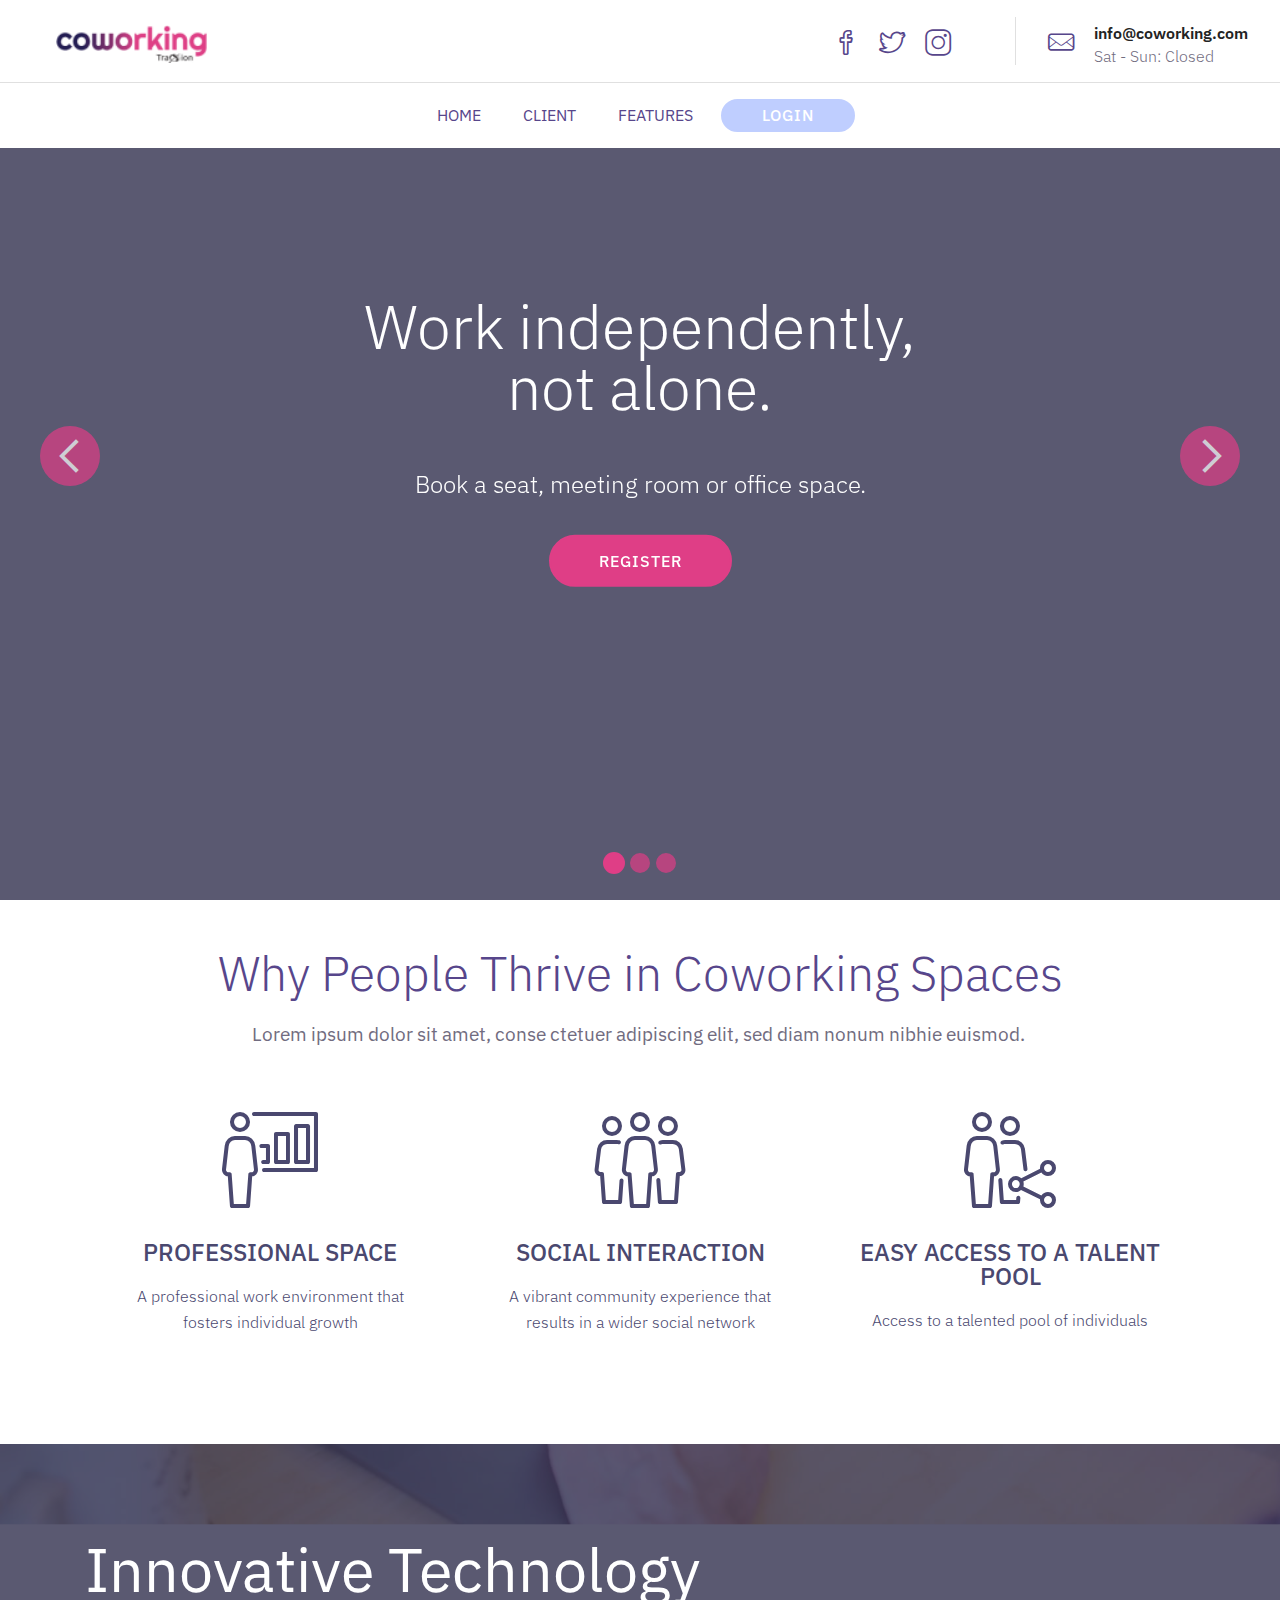
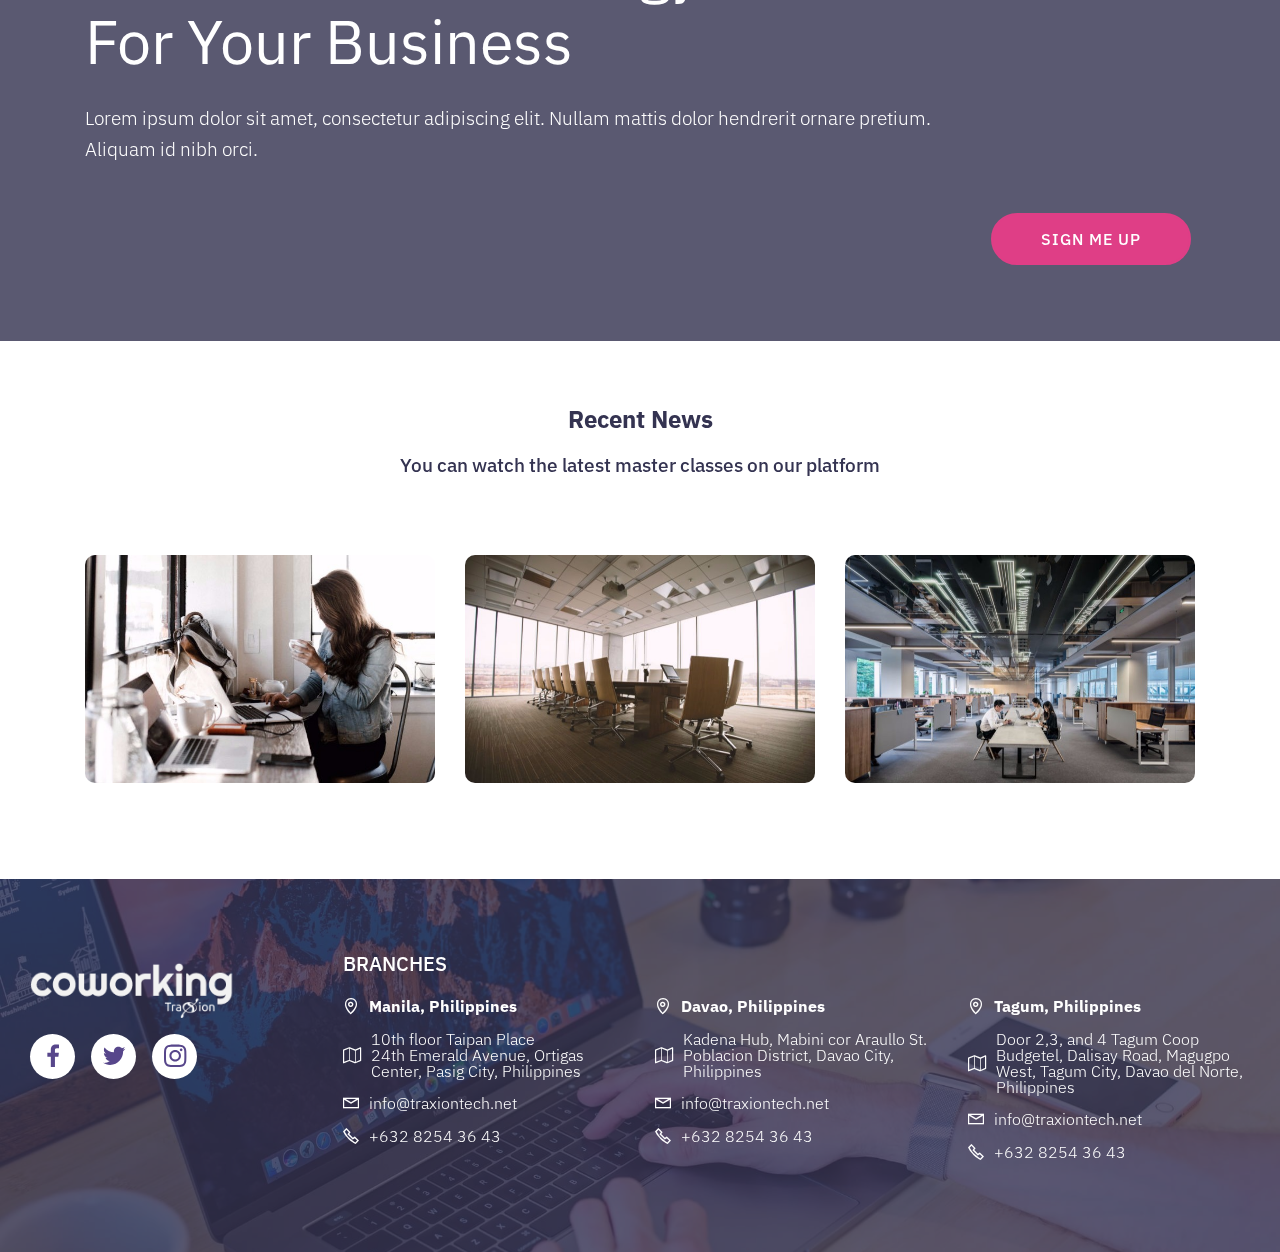
==== index.html @ 6fe0108f "create github pages" ====
<!DOCTYPE html>
<html  >
<head>
  
  <meta charset="UTF-8">
  <meta http-equiv="X-UA-Compatible" content="IE=edge">
  
  <meta name="viewport" content="width=device-width, initial-scale=1, minimum-scale=1">
  <link rel="shortcut icon" href="assets/images/logo-122x36.png" type="image/x-icon">
  <meta name="description" content="">
  
  <title>Coworking by Traxion</title>
  <link rel="stylesheet" href="assets/font-awesome/css/font-awesome.css">
  <link rel="stylesheet" href="assets/web/assets/mobirise-icons2/mobirise2.css">
  <link rel="stylesheet" href="assets/linecons/style.css">
  <link rel="stylesheet" href="assets/simple-line-icons/simple-line-icons.css">
  <link rel="stylesheet" href="assets/web/assets/mobirise-icons/mobirise-icons.css">
  <link rel="stylesheet" href="assets/icon54-v2/style.css">
  <link rel="stylesheet" href="assets/tether/tether.min.css">
  <link rel="stylesheet" href="assets/bootstrap/css/bootstrap.min.css">
  <link rel="stylesheet" href="assets/bootstrap/css/bootstrap-grid.min.css">
  <link rel="stylesheet" href="assets/bootstrap/css/bootstrap-reboot.min.css">
  <link rel="stylesheet" href="assets/socicon/css/styles.css">
  <link rel="stylesheet" href="assets/dropdown/css/style.css">
  <link rel="stylesheet" href="assets/theme/css/style.css">
  <link rel="stylesheet" href="assets/formoid-css/recaptcha.css">
  <link rel="preload" as="style" href="assets/mobirise/css/mbr-additional.css"><link rel="stylesheet" href="assets/mobirise/css/mbr-additional.css" type="text/css">
  
  
  

</head>
<body>
  <section class="menu cid-rx3Dmj9ihp" once="menu" id="menu06-a0">

    

    <nav class="navbar navbar-dropdown align-items-center navbar-fixed-top navbar-toggleable-sm">
        <div class="menu-content-top">
            <div class="menu-logo">
                <div class="navbar-brand">
                    <span class="navbar-logo">
                        <a href="#">
                            <img src="assets/images/logo-122x36.png" alt="" title="" style="height: 2.8rem;">
                        </a>
                    </span>
                    
                </div>
            </div>
            <div class="menu-content-right">
                <div class="info-widget">
                    <span class="widget-icon mbr-iconfont sli-social-facebook" style="color: rgb(87, 70, 139); fill: rgb(87, 70, 139);"></span>
                    <span class="widget-icon mbr-iconfont sli-social-twitter" style="color: rgb(87, 70, 139); fill: rgb(87, 70, 139);"></span>
                    <span class="widget-icon mbr-iconfont sli-social-instagram" style="color: rgb(87, 70, 139); fill: rgb(87, 70, 139);"></span>
                </div>
                <div class="info-widget">
                    <span class="widget-icon mbr-iconfont li_mail" style="color: rgb(87, 70, 139); fill: rgb(87, 70, 139);"></span>
                    <div class="widget-content display-4">
                        <p class="widget-title mbr-fonts-style display-4">info@coworking.com</p>
                        <p class="widget-text mbr-fonts-style display-4">Sat - Sun: Closed</p>
                    </div>
                </div>
                
            </div>
        </div>
        <div class="menu-bottom">
            <div class="collapse navbar-collapse" id="navbarSupportedContent">
                <ul class="navbar-nav nav-dropdown js-float-line" data-app-modern-menu="true"><li class="nav-item">
                        <a class="nav-link link mbr-black text-info display-4" href="#">HOME</a>
                    </li>
                    <li class="nav-item">
                        <a class="nav-link link mbr-black text-info display-4" href="#">
                            CLIENT</a>
                    </li>
                    <li class="nav-item">
                        <a class="nav-link link mbr-black text-info display-4" href="#">
                            FEATURES</a>
                    </li></ul>
                <div class="navbar-buttons mbr-section-btn"><a class="btn btn-sm btn-success display-4" href="#">&nbsp; &nbsp;LOGIN &nbsp;&nbsp;</a></div>
            </div>
            <button class="navbar-toggler " type="button" data-toggle="collapse" data-target="#navbarSupportedContent" aria-controls="navbarSupportedContent" aria-expanded="false" aria-label="Toggle navigation">
                <div class="hamburger">
                    <span></span>
                    <span></span>
                    <span></span>
                    <span></span>
                </div>
            </button>
        </div>
    </nav>
</section>

<section class="carousel slide cid-rlqFbDNlpW" data-interval="false" id="slider01-9f">

    

    <div class="full-screen"><div class="mbr-slider slide carousel" data-pause="true" data-keyboard="false" data-ride="false" data-interval="false"><ol class="carousel-indicators"><li data-app-prevent-settings="" data-target="#slider01-9f" class=" active" data-slide-to="0"></li><li data-app-prevent-settings="" data-target="#slider01-9f" data-slide-to="1"></li><li data-app-prevent-settings="" data-target="#slider01-9f" data-slide-to="2"></li></ol><div class="carousel-inner" role="listbox"><div class="carousel-item slider-fullscreen-image active" data-bg-video-slide="false" style="background-image: url(assets/images/background110.jpg);"><div class="container container-slide"><div class="image_wrapper"><div class="mbr-overlay" style="opacity: 0.8; background-color: rgb(52, 51, 81);"></div><img src="assets/images/background110.jpg" title="Innovative Technology"><div class="carousel-caption justify-content-center"><div class="col-10 align-center"><h2 class="mbr-fonts-style display-1">Work independently,
<div>not alone.</div></h2><p class="lead mbr-text mbr-fonts-style display-5"><br>Book a seat, meeting room or office space.</p><div class="mbr-section-btn" buttons="0"> <a class="btn  display-4 btn-primary" href="#">REGISTER</a></div></div></div></div></div></div><div class="carousel-item slider-fullscreen-image" data-bg-video-slide="false" style="background-image: url(assets/images/mbr-3.jpg);"><div class="container container-slide"><div class="image_wrapper"><div class="mbr-overlay" style="opacity: 0.8; background-color: rgb(52, 51, 81);"></div><img src="assets/images/mbr-3.jpg" title="Solutions For Your Business"><div class="carousel-caption justify-content-center"><div class="col-10 align-left"><h2 class="mbr-fonts-style display-1">Concentrate
<div>Communicate
</div><div>Collaborate
</div></h2><p class="lead mbr-text mbr-fonts-style display-5"><br style="text-align: center;"><span style="text-align: center;">Whatever you do, do it here.&nbsp;</span></p><div class="mbr-section-btn" buttons="0"><a class="btn btn-primary display-4" href="#">READ MORE</a> </div></div></div></div></div></div><div class="carousel-item slider-fullscreen-image" data-bg-video-slide="false" style="background-image: url(assets/images/mbr-9.jpg);"><div class="container container-slide"><div class="image_wrapper"><div class="mbr-overlay" style="opacity: 0.8; background-color: rgb(52, 51, 81);"></div><img src="assets/images/mbr-9.jpg" title="Multifunctional"><div class="carousel-caption justify-content-center"><div class="col-10 align-right"><h2 class="mbr-fonts-style display-1">Work for yourself,
<div>not by yourself.</div></h2><p class="lead mbr-text mbr-fonts-style display-5"><br>Book meeting rooms from anywhere around the Philippines and have wonderful stay with us.</p><div class="mbr-section-btn" buttons="0"><a class="btn display-4 btn-primary" href="#">READ MORE</a> </div></div></div></div></div></div></div><a data-app-prevent-settings="" class="carousel-control carousel-control-prev" role="button" data-slide="prev" href="#slider01-9f"><span aria-hidden="true" class="mbri-left mbr-iconfont"></span><span class="sr-only">Previous</span></a><a data-app-prevent-settings="" class="carousel-control carousel-control-next" role="button" data-slide="next" href="#slider01-9f"><span aria-hidden="true" class="mbri-right mbr-iconfont"></span><span class="sr-only">Next</span></a></div></div>

</section>

<section class="header4 cid-rlqH2aBCf6" id="content05-9i">

    

    

    <div class="container">
        <div class="row justify-content-md-center">
            <div class=" col-md-12 col-lg-12 align-left">
                
                <h1 class="mbr-section-title align-left mbr-white pb-2 mbr-fonts-style display-2">Why People Thrive in Coworking Spaces</h1>

                <p class="mbr-text align-left mbr-fonts-style display-7">
                    Lorem ipsum dolor sit amet, conse ctetuer adipiscing elit, sed diam nonum nibhie euismod.&nbsp;</p>
            </div>



        </div>
    </div>
</section>

<section class="features1 cid-rQVeKAlwvK" id="features01-2">

    

    
    <div class="container">
        <div class="media-container-row">

            <div class="card p-3 col-12 col-md-8 col-lg-4">
                <div class="card-img pb-4">
                    <span class="mbr-iconfont icon54-v2-presentation-2"></span>
                </div>
                <div class="card-box">
                    <h4 class="card-title py-2 mbr-fonts-style display-5">PROFESSIONAL SPACE
</h4>
                    <p class="mbr-text mbr-fonts-style display-4">A professional work environment that fosters individual growth
<br></p>
                </div>
            </div>

            <div class="card p-3 col-12 col-md-8 col-lg-4">
                <div class="card-img pb-4">
                    <span class="mbr-iconfont icon54-v2-group-1"></span>
                </div>
                <div class="card-box">
                    <h4 class="card-title py-2 mbr-fonts-style display-5">SOCIAL INTERACTION</h4>
                    <p class="mbr-text mbr-fonts-style display-4">A vibrant community experience that results in a wider social network
<br></p>
                </div>
            </div>

            <div class="card p-3 col-12 col-md-8 col-lg-4">
                <div class="card-img pb-4">
                    <span class="mbr-iconfont icon54-v2-share-with-group"></span>
                </div>
                <div class="card-box">
                    <h4 class="card-title py-2 mbr-fonts-style display-5">EASY ACCESS TO A TALENT POOL</h4>
                    <p class="mbr-text mbr-fonts-style display-4">Access to a talented pool of individuals
<br></p>
                </div>
            </div>

            

        </div>

    </div>

</section>

<section class="cid-rQVfORr0ZQ mbr-parallax-background" id="header02-4">

    

    <div class="mbr-overlay" style="opacity: 0.8; background-color: rgb(52, 51, 81);"></div>

    <div class="container align-center">
        <div class="row justify-content-md-start">
            <div class="mbr-white col-md-12 col-lg-12">
                <h1 class="mbr-section-title mbr-regular pb-3 align-left mbr-fonts-style display-1">Innovative Technology <br>For Your Business</h1>
                
                <p class="mbr-text mbr-light pb-3 align-left mbr-fonts-style display-7">
                    Lorem ipsum dolor sit amet, consectetur adipiscing elit. Nullam mattis dolor hendrerit ornare
                    pretium. <br>Aliquam id nibh orci.</p>
                <div class="align-right mbr-section-btn"><a class="btn btn-md btn-primary display-4" href="#">SIGN ME UP</a></div>
            </div>
        </div>
    </div>
    
</section>

<section class="shop1 cid-rQVDR1FrJs" id="shop1-f">

    

    

    <div class="container">
        <div class="row justify-content-center text-center">
           <div class="col-xl-7 text__title">
               <h2 class="mbr-section-title mbr-bold mbr-fonts-style display-5"><p>Recent News</p></h2>
               <p class="mbr-text mbr-fonts-style display-7">You can watch the latest master classes on our platform</p>
                
            </div>
        </div>
        <div class="row justify-content-center text-white block__products">
            <div class="col-lg-4 col-md-7 col-sm-10 d-lg-flex flex-wrap">
                <div class="image__products">
                    <img src="assets/images/andrew-neel-qlqnalpe0ra-unsplash-1-600x900.jpeg" alt="" data-target="#mbrCarousel" data-slide-to="0" title="">
                    <div class="d-flex flex-column justify-content-between image__inner">
                        <div class="image__inner_top">
                            <p class="inner__text ls2fw500 mbr-fonts-style display-5"><strong>Coworking Seats</strong></p>
                            <p class="descr__product mbr-fonts-style display-4">Book a seat for as low as PHP 200 / hour</p>
                        </div>
                        <div class="d-flex flex-wrap justify-content-between align-items-center image__inner_bot">
                        <div class="mbr-section-btn"><a class="btn btn-sm btn-primary display-4" href="#">VIEW</a></div>
                            
                        </div>
                    </div>
                </div>
            </div>
            <div class="col-lg-4 col-md-7 col-sm-10 d-lg-flex flex-wrap">
                <div class="image__products">
                    <img src="assets/images/benjamin-child-gwe0dlvd9e0-unsplash-1-662x441.jpeg" alt="" data-target="#mbrCarousel" data-slide-to="0" title="">
                    <div class="d-flex flex-column justify-content-between image__inner">
                        <div class="image__inner_top">
                            <p class="inner__text ls2fw500 mbr-fonts-style display-5"><strong>Meeting Room</strong></p>
                            <p class="descr__product mbr-fonts-style display-4">Book a seat for as low as PHP 500 / hour</p>
                        </div>
                        <div class="d-flex flex-wrap justify-content-between align-items-center image__inner_bot">
                        <div class="mbr-section-btn"><a class="btn btn-sm btn-primary display-4" href="#">VIEW</a></div>
                            
                        </div>
                    </div>
                </div>
            </div>
            <div class="col-lg-4 col-md-7 col-sm-10 d-lg-flex flex-wrap">
                <div class="image__products">
                    <img src="assets/images/lycs-architecture-u2bi3gmnsse-unsplash-662x441.jpeg" alt="" data-target="#mbrCarousel" data-slide-to="0" title="">
                    <div class="d-flex flex-column justify-content-between image__inner">
                        <div class="image__inner_top">
                            <p class="inner__text ls2fw500 mbr-fonts-style display-5"><strong>Event Space</strong></p>
                            <p class="descr__product mbr-fonts-style display-4">Book a seat for as low as PHP 5,000 / hour</p>
                        </div>
                        <div class="d-flex flex-wrap justify-content-between align-items-center image__inner_bot">
                        <div class="mbr-section-btn"><a class="btn btn-sm btn-primary display-4" href="#">VIEW</a></div>
                            
                        </div>
                    </div>
                </div>
            </div>
        </div>
    </div>

</section>

<section class="cid-rlfauKN24g" id="footer03-81">

    

    <div class="mbr-overlay" style="background-color: rgb(52, 51, 81); opacity: 0.8;"></div>
	<div class="container">
        <div class="media-container-row content text-white">
            <div class="col-12 col-md-6 col-lg-3">
                <div class="media-wrap align-left">
                    <a href="#">
                        <img src="assets/images/coworking-logo-white-230x72.png" alt="" title="">
                    </a>
                </div>

                <div class="social-list align-left">
                    <div class="soc-item">
                        <a href="https://twitter.com/mobirise" target="_blank">
                            <span class="mbr-iconfont mbr-iconfont-social socicon-facebook socicon" style="color: rgb(87, 70, 139); fill: rgb(87, 70, 139);"></span>
                        </a>
                    </div>
                    <div class="soc-item">
                        <a href="https://www.facebook.com/pages/Mobirise/1616226671953247" target="_blank">
                            <span class="mbr-iconfont mbr-iconfont-social socicon-twitter socicon" style="color: rgb(87, 70, 139); fill: rgb(87, 70, 139);"></span>
                        </a>
                    </div>
                    <div class="soc-item">
                        <a href="https://www.youtube.com/c/mobirise" target="_blank">
                            <span class="mbr-iconfont mbr-iconfont-social socicon-instagram socicon" style="color: rgb(87, 70, 139); fill: rgb(87, 70, 139);"></span>
                        </a>
                    </div>
                    
                    

                </div>


            </div>
            <div class="col-12 col-md-6 col-lg-3 mbr-fonts-style display-4">
                <h5 class="pb-3 align-left">
                    BRANCHES</h5>


                <div class="item">
                    <div class="card-img"><span class="mbr-iconfont img1 mobi-mbri-map-pin mobi-mbri"></span>
                    </div>
                    <div class="card-box">
                        <h4 class="item-title align-left mbr-fonts-style display-4"><strong>Manila, Philippines</strong>&nbsp;</h4>
                    </div>
                </div>

                <div class="item">
                    <div class="card-img"><span class="mbr-iconfont img1 fa-map-o fa"></span></div>
                    <div class="card-box">
                        <h4 class="item-title align-left mbr-fonts-style display-4">10th floor Taipan Place
<div>24th Emerald Avenue, Ortigas Center, Pasig City, Philippines</div></h4>
                    </div>
                </div>

                <div class="item">
                    <div class="card-img"><span class="mbr-iconfont img1 mobi-mbri-letter mobi-mbri"></span>
                    </div>
                    <div class="card-box">
                        <h4 class="item-title align-left mbr-fonts-style display-4">
                            info@traxiontech.net</h4>
                    </div>
                </div>

                <div class="item">
                    <div class="card-img"><span class="mbr-iconfont img1 mobi-mbri-phone mobi-mbri"></span>
                    </div>
                    <div class="card-box">
                        <h4 class="item-title align-left mbr-fonts-style display-4">+632 8254 36 43&nbsp;</h4>
                    </div>
                </div>

                


            </div>
            <div class="col-12 col-md-6 col-lg-3 mbr-fonts-style display-4">
                <h5 class="pb-3 align-left">&nbsp;</h5>


                <div class="item">
                    <div class="card-img"><span class="mbr-iconfont img1 mobi-mbri-map-pin mobi-mbri"></span>
                    </div>
                    <div class="card-box">
                        <h4 class="item-title align-left mbr-fonts-style display-4"><strong>Davao, Philippines</strong>&nbsp;</h4>
                    </div>
                </div>

                <div class="item">
                    <div class="card-img"><span class="mbr-iconfont img1 fa-map-o fa"></span></div>
                    <div class="card-box">
                        <h4 class="item-title align-left mbr-fonts-style display-4"><div>Kadena Hub, Mabini cor Araullo St. Poblacion District, Davao City, Philippines</div></h4>
                    </div>
                </div>

                <div class="item">
                    <div class="card-img"><span class="mbr-iconfont img1 mobi-mbri-letter mobi-mbri"></span>
                    </div>
                    <div class="card-box">
                        <h4 class="item-title align-left mbr-fonts-style display-4">
                            info@traxiontech.net</h4>
                    </div>
                </div>

                <div class="item">
                    <div class="card-img"><span class="mbr-iconfont img1 mobi-mbri-phone mobi-mbri"></span>
                    </div>
                    <div class="card-box">
                        <h4 class="item-title align-left mbr-fonts-style display-4">+632 8254 36 43&nbsp;</h4>
                    </div>
                </div>

                


            </div>
            <div class="col-12 col-md-6 col-lg-3 mbr-fonts-style display-4">
                <h5 class="pb-3 align-left">&nbsp;</h5>


                <div class="item">
                    <div class="card-img"><span class="mbr-iconfont img1 mobi-mbri-map-pin mobi-mbri"></span>
                    </div>
                    <div class="card-box">
                        <h4 class="item-title align-left mbr-fonts-style display-4"><strong>Tagum, Philippines</strong>&nbsp;</h4>
                    </div>
                </div>

                <div class="item">
                    <div class="card-img"><span class="mbr-iconfont img1 fa-map-o fa"></span></div>
                    <div class="card-box">
                        <h4 class="item-title align-left mbr-fonts-style display-4"><div>Door 2,3, and 4 Tagum Coop Budgetel, Dalisay Road, Magugpo West, Tagum City, Davao del Norte, Philippines</div></h4>
                    </div>
                </div>

                <div class="item">
                    <div class="card-img"><span class="mbr-iconfont img1 mobi-mbri-letter mobi-mbri"></span>
                    </div>
                    <div class="card-box">
                        <h4 class="item-title align-left mbr-fonts-style display-4">
                            info@traxiontech.net</h4>
                    </div>
                </div>

                <div class="item">
                    <div class="card-img"><span class="mbr-iconfont img1 mobi-mbri-phone mobi-mbri"></span>
                    </div>
                    <div class="card-box">
                        <h4 class="item-title align-left mbr-fonts-style display-4">+632 8254 36 43&nbsp;</h4>
                    </div>
                </div>

                


            </div>
        </div>


    </div>
</section>


  <script src="assets/web/assets/jquery/jquery.min.js"></script>
  <script src="assets/popper/popper.min.js"></script>
  <script src="assets/tether/tether.min.js"></script>
  <script src="assets/bootstrap/js/bootstrap.min.js"></script>
  <script src="assets/bootstrapcarouselswipe/bootstrap-carousel-swipe.js"></script>
  <script src="assets/smoothscroll/smooth-scroll.js"></script>
  <script src="assets/parallax/jarallax.min.js"></script>
  <script src="assets/dropdown/js/nav-dropdown.js"></script>
  <script src="assets/dropdown/js/navbar-dropdown.js"></script>
  <script src="assets/touchswipe/jquery.touch-swipe.min.js"></script>
  <script src="assets/ytplayer/jquery.mb.ytplayer.min.js"></script>
  <script src="assets/vimeoplayer/jquery.mb.vimeo_player.js"></script>
  <script src="assets/theme/js/script.js"></script>
  <script src="assets/slidervideo/script.js"></script>
  <script src="assets/formoid/formoid.min.js"></script>
  
  

</body>
</html>
---- assets/web/assets/mobirise-icons2/mobirise2.css ----
@font-face {
  font-family: 'Moririse2';
  font-display: swap;
  src:  url('mobirise2.eot?f2bix4');
  src:  url('mobirise2.eot?f2bix4#iefix') format('embedded-opentype'),
    url('mobirise2.ttf?f2bix4') format('truetype'),
    url('mobirise2.woff?f2bix4') format('woff'),
    url('mobirise2.svg?f2bix4#mobirise2') format('svg');
  font-weight: normal;
  font-style: normal;
}

[class^="mobi-"], [class*=" mobi-"] {
  /* use !important to prevent issues with browser extensions that change fonts */
  font-family: 'Moririse2' !important;
  speak: none;
  font-style: normal;
  font-weight: normal;
  font-variant: normal;
  text-transform: none;
  line-height: 1;

  /* Better Font Rendering =========== */
  -webkit-font-smoothing: antialiased;
  -moz-osx-font-smoothing: grayscale;
}

.mobi-mbri-add-submenu:before {
  content: "\e900";
}
.mobi-mbri-alert:before {
  content: "\e901";
}
.mobi-mbri-align-center:before {
  content: "\e902";
}
.mobi-mbri-align-justify:before {
  content: "\e903";
}
.mobi-mbri-align-left:before {
  content: "\e904";
}
.mobi-mbri-align-right:before {
  content: "\e905";
}
.mobi-mbri-android:before {
  content: "\e906";
}
.mobi-mbri-apple:before {
  content: "\e907";
}
.mobi-mbri-arrow-down:before {
  content: "\e908";
}
.mobi-mbri-arrow-next:before {
  content: "\e909";
}
.mobi-mbri-arrow-prev:before {
  content: "\e90a";
}
.mobi-mbri-arrow-up:before {
  content: "\e90b";
}
.mobi-mbri-bold:before {
  content: "\e90c";
}
.mobi-mbri-bookmark:before {
  content: "\e90d";
}
.mobi-mbri-bootstrap:before {
  content: "\e90e";
}
.mobi-mbri-briefcase:before {
  content: "\e90f";
}
.mobi-mbri-browse:before {
  content: "\e910";
}
.mobi-mbri-bulleted-list:before {
  content: "\e911";
}
.mobi-mbri-calendar:before {
  content: "\e912";
}
.mobi-mbri-camera:before {
  content: "\e913";
}
.mobi-mbri-cart-add:before {
  content: "\e914";
}
.mobi-mbri-cart-full:before {
  content: "\e915";
}
.mobi-mbri-cash:before {
  content: "\e916";
}
.mobi-mbri-change-style:before {
  content: "\e917";
}
.mobi-mbri-chat:before {
  content: "\e918";
}
.mobi-mbri-clock:before {
  content: "\e919";
}
.mobi-mbri-close:before {
  content: "\e91a";
}
.mobi-mbri-cloud:before {
  content: "\e91b";
}
.mobi-mbri-code:before {
  content: "\e91c";
}
.mobi-mbri-contact-form:before {
  content: "\e91d";
}
.mobi-mbri-credit-card:before {
  content: "\e91e";
}
.mobi-mbri-cursor-click:before {
  content: "\e91f";
}
.mobi-mbri-cust-feedback:before {
  content: "\e920";
}
.mobi-mbri-database:before {
  content: "\e921";
}
.mobi-mbri-delivery:before {
  content: "\e922";
}
.mobi-mbri-desktop:before {
  content: "\e923";
}
.mobi-mbri-devices:before {
  content: "\e924";
}
.mobi-mbri-down:before {
  content: "\e925";
}
.mobi-mbri-download-2:before {
  content: "\e926";
}
.mobi-mbri-download:before {
  content: "\e927";
}
.mobi-mbri-drag-n-drop-2:before {
  content: "\e928";
}
.mobi-mbri-drag-n-drop:before {
  content: "\e929";
}
.mobi-mbri-edit-2:before {
  content: "\e92a";
}
.mobi-mbri-edit:before {
  content: "\e92b";
}
.mobi-mbri-error:before {
  content: "\e92c";
}
.mobi-mbri-extension:before {
  content: "\e92d";
}
.mobi-mbri-features:before {
  content: "\e92e";
}
.mobi-mbri-file:before {
  content: "\e92f";
}
.mobi-mbri-flag:before {
  content: "\e930";
}
.mobi-mbri-folder:before {
  content: "\e931";
}
.mobi-mbri-gift:before {
  content: "\e932";
}
.mobi-mbri-github:before {
  content: "\e933";
}
.mobi-mbri-globe-2:before {
  content: "\e934";
}
.mobi-mbri-globe:before {
  content: "\e935";
}
.mobi-mbri-growing-chart:before {
  content: "\e936";
}
.mobi-mbri-hearth:before {
  content: "\e937";
}
.mobi-mbri-help:before {
  content: "\e938";
}
.mobi-mbri-home:before {
  content: "\e939";
}
.mobi-mbri-hot-cup:before {
  content: "\e93a";
}
.mobi-mbri-idea:before {
  content: "\e93b";
}
.mobi-mbri-image-gallery:before {
  content: "\e93c";
}
.mobi-mbri-image-slider:before {
  content: "\e93d";
}
.mobi-mbri-info:before {
  content: "\e93e";
}
.mobi-mbri-italic:before {
  content: "\e93f";
}
.mobi-mbri-key:before {
  content: "\e940";
}
.mobi-mbri-laptop:before {
  content: "\e941";
}
.mobi-mbri-layers:before {
  content: "\e942";
}
.mobi-mbri-left-right:before {
  content: "\e943";
}
.mobi-mbri-left:before {
  content: "\e944";
}
.mobi-mbri-letter:before {
  content: "\e945";
}
.mobi-mbri-like:before {
  content: "\e946";
}
.mobi-mbri-link:before {
  content: "\e947";
}
.mobi-mbri-lock:before {
  content: "\e948";
}
.mobi-mbri-login:before {
  content: "\e949";
}
.mobi-mbri-logout:before {
  content: "\e94a";
}
.mobi-mbri-magic-stick:before {
  content: "\e94b";
}
.mobi-mbri-map-pin:before {
  content: "\e94c";
}
.mobi-mbri-menu:before {
  content: "\e94d";
}
.mobi-mbri-mobile-2:before {
  content: "\e94e";
}
.mobi-mbri-mobile-horizontal:before {
  content: "\e94f";
}
.mobi-mbri-mobile:before {
  content: "\e950";
}
.mobi-mbri-mobirise:before {
  content: "\e951";
}
.mobi-mbri-more-horizontal:before {
  content: "\e952";
}
.mobi-mbri-more-vertical:before {
  content: "\e953";
}
.mobi-mbri-music:before {
  content: "\e954";
}
.mobi-mbri-new-file:before {
  content: "\e955";
}
.mobi-mbri-numbered-list:before {
  content: "\e956";
}
.mobi-mbri-opened-folder:before {
  content: "\e957";
}
.mobi-mbri-pages:before {
  content: "\e958";
}
.mobi-mbri-paper-plane:before {
  content: "\e959";
}
.mobi-mbri-paperclip:before {
  content: "\e95a";
}
.mobi-mbri-phone:before {
  content: "\e95b";
}
.mobi-mbri-photo:before {
  content: "\e95c";
}
.mobi-mbri-photos:before {
  content: "\e95d";
}
.mobi-mbri-pin:before {
  content: "\e95e";
}
.mobi-mbri-play:before {
  content: "\e95f";
}
.mobi-mbri-plus:before {
  content: "\e960";
}
.mobi-mbri-preview:before {
  content: "\e961";
}
.mobi-mbri-print:before {
  content: "\e962";
}
.mobi-mbri-protect:before {
  content: "\e963";
}
.mobi-mbri-question:before {
  content: "\e964";
}
.mobi-mbri-quote-left:before {
  content: "\e965";
}
.mobi-mbri-quote-right:before {
  content: "\e966";
}
.mobi-mbri-redo:before {
  content: "\e967";
}
.mobi-mbri-refresh:before {
  content: "\e968";
}
.mobi-mbri-responsive-2:before {
  content: "\e969";
}
.mobi-mbri-responsive:before {
  content: "\e96a";
}
.mobi-mbri-right:before {
  content: "\e96b";
}
.mobi-mbri-rocket:before {
  content: "\e96c";
}
.mobi-mbri-sad-face:before {
  content: "\e96d";
}
.mobi-mbri-sale:before {
  content: "\e96e";
}
.mobi-mbri-save:before {
  content: "\e96f";
}
.mobi-mbri-search:before {
  content: "\e970";
}
.mobi-mbri-setting-2:before {
  content: "\e971";
}
.mobi-mbri-setting-3:before {
  content: "\e972";
}
.mobi-mbri-setting:before {
  content: "\e973";
}
.mobi-mbri-share:before {
  content: "\e974";
}
.mobi-mbri-shopping-bag:before {
  content: "\e975";
}
.mobi-mbri-shopping-basket:before {
  content: "\e976";
}
.mobi-mbri-shopping-cart:before {
  content: "\e977";
}
.mobi-mbri-sites:before {
  content: "\e978";
}
.mobi-mbri-smile-face:before {
  content: "\e979";
}
.mobi-mbri-speed:before {
  content: "\e97a";
}
.mobi-mbri-star:before {
  content: "\e97b";
}
.mobi-mbri-success:before {
  content: "\e97c";
}
.mobi-mbri-sun:before {
  content: "\e97d";
}
.mobi-mbri-sun2:before {
  content: "\e97e";
}
.mobi-mbri-tablet-vertical:before {
  content: "\e97f";
}
.mobi-mbri-tablet:before {
  content: "\e980";
}
.mobi-mbri-target:before {
  content: "\e981";
}
.mobi-mbri-timer:before {
  content: "\e982";
}
.mobi-mbri-to-ftp:before {
  content: "\e983";
}
.mobi-mbri-to-local-drive:before {
  content: "\e984";
}
.mobi-mbri-touch-swipe:before {
  content: "\e985";
}
.mobi-mbri-touch:before {
  content: "\e986";
}
.mobi-mbri-trash:before {
  content: "\e987";
}
.mobi-mbri-underline:before {
  content: "\e988";
}
.mobi-mbri-undo:before {
  content: "\e989";
}
.mobi-mbri-unlink:before {
  content: "\e98a";
}
.mobi-mbri-unlock:before {
  content: "\e98b";
}
.mobi-mbri-up-down:before {
  content: "\e98c";
}
.mobi-mbri-up:before {
  content: "\e98d";
}
.mobi-mbri-update:before {
  content: "\e98e";
}
.mobi-mbri-upload-2:before {
  content: "\e98f";
}
.mobi-mbri-upload:before {
  content: "\e990";
}
.mobi-mbri-user-2:before {
  content: "\e991";
}
.mobi-mbri-user:before {
  content: "\e992";
}
.mobi-mbri-users:before {
  content: "\e993";
}
.mobi-mbri-video-play:before {
  content: "\e994";
}
.mobi-mbri-video:before {
  content: "\e995";
}
.mobi-mbri-watch:before {
  content: "\e996";
}
.mobi-mbri-website-theme-2:before {
  content: "\e997";
}
.mobi-mbri-website-theme:before {
  content: "\e998";
}
.mobi-mbri-wifi:before {
  content: "\e999";
}
.mobi-mbri-windows:before {
  content: "\e99a";
}
.mobi-mbri-zoom-in:before {
  content: "\e99b";
}
.mobi-mbri-zoom-out:before {
  content: "\e99c";
}
---- assets/linecons/style.css ----
@font-face {
	font-family: 'linecons';
	src:url('fonts/linecons.eot');
	
	
  src: url('fonts/linecons.eot');
  src: url('fonts/linecons.eot?#iefix') format('embedded-opentype'), 
  url('fonts/linecons.woff') format('woff'), 
  url('fonts/linecons.ttf') format('truetype'), 
  url('fonts/linecons.svg#linecons') format('svg');
}

/* Use the following CSS code if you want to use data attributes for inserting your icons */
[data-icon]:before {
	font-family: 'linecons' !important;
	content: attr(data-icon);
	speak: none;
	font-weight: normal;
	line-height: 1;
	-webkit-font-smoothing: antialiased;
}

/* Use the following CSS code if you want to have a class per icon */
[class^="li_"]:before, [class*=" li_"]:before {
	font-family: 'linecons' !important;
	font-style: normal;
	speak: none;
	font-weight: normal;
	line-height: 1;
	-webkit-font-smoothing: antialiased;
}
.li_heart:before {
	content: "\e000";
}
.li_cloud:before {
	content: "\e001";
}
.li_star:before {
	content: "\e002";
}
.li_tv:before {
	content: "\e003";
}
.li_sound:before {
	content: "\e004";
}
.li_video:before {
	content: "\e005";
}
.li_trash:before {
	content: "\e006";
}
.li_user:before {
	content: "\e007";
}
.li_key:before {
	content: "\e008";
}
.li_search:before {
	content: "\e009";
}
.li_settings:before {
	content: "\e00a";
}
.li_camera:before {
	content: "\e00b";
}
.li_tag:before {
	content: "\e00c";
}
.li_lock:before {
	content: "\e00d";
}
.li_bulb:before {
	content: "\e00e";
}
.li_pen:before {
	content: "\e00f";
}
.li_diamond:before {
	content: "\e010";
}
.li_display:before {
	content: "\e011";
}
.li_location:before {
	content: "\e012";
}
.li_eye:before {
	content: "\e013";
}
.li_bubble:before {
	content: "\e014";
}
.li_stack:before {
	content: "\e015";
}
.li_cup:before {
	content: "\e016";
}
.li_phone:before {
	content: "\e017";
}
.li_news:before {
	content: "\e018";
}
.li_mail:before {
	content: "\e019";
}
.li_like:before {
	content: "\e01a";
}
.li_photo:before {
	content: "\e01b";
}
.li_note:before {
	content: "\e01c";
}
.li_clock:before {
	content: "\e01d";
}
.li_paperplane:before {
	content: "\e01e";
}
.li_params:before {
	content: "\e01f";
}
.li_banknote:before {
	content: "\e020";
}
.li_data:before {
	content: "\e021";
}
.li_music:before {
	content: "\e022";
}
.li_megaphone:before {
	content: "\e023";
}
.li_study:before {
	content: "\e024";
}
.li_lab:before {
	content: "\e025";
}
.li_food:before {
	content: "\e026";
}
.li_t-shirt:before {
	content: "\e027";
}
.li_fire:before {
	content: "\e028";
}
.li_clip:before {
	content: "\e029";
}
.li_shop:before {
	content: "\e02a";
}
.li_calendar:before {
	content: "\e02b";
}
.li_vallet:before {
	content: "\e02c";
}
.li_vynil:before {
	content: "\e02d";
}
.li_truck:before {
	content: "\e02e";
}
.li_world:before {
	content: "\e02f";
}
---- assets/simple-line-icons/simple-line-icons.css ----
@font-face {
  font-family: 'simple-line-icons';
  src: url('fonts/simple-line-icons.eot?v=2.4.0');
  src: url('fonts/simple-line-icons.eot?v=2.4.0#iefix') format('embedded-opentype'), url('fonts/simple-line-icons.woff2?v=2.4.0') format('woff2'), url('fonts/simple-line-icons.ttf?v=2.4.0') format('truetype'), url('fonts/simple-line-icons.woff?v=2.4.0') format('woff'), url('fonts/simple-line-icons.svg?v=2.4.0#simple-line-icons') format('svg');
  font-weight: normal;
  font-style: normal;
}
/*
 use the following css code if you want to have a class per icon.
 instead of a list of all class selectors, you can use the generic [class*="icon-"] selector, but it's slower:
*/
.sli-user,
.sli-people,
.sli-user-female,
.sli-user-follow,
.sli-user-following,
.sli-user-unfollow,
.sli-login,
.sli-logout,
.sli-emotsmile,
.sli-phone,
.sli-call-end,
.sli-call-in,
.sli-call-out,
.sli-map,
.sli-location-pin,
.sli-direction,
.sli-directions,
.sli-compass,
.sli-layers,
.sli-menu,
.sli-list,
.sli-options-vertical,
.sli-options,
.sli-arrow-down,
.sli-arrow-left,
.sli-arrow-right,
.sli-arrow-up,
.sli-arrow-up-circle,
.sli-arrow-left-circle,
.sli-arrow-right-circle,
.sli-arrow-down-circle,
.sli-check,
.sli-clock,
.sli-plus,
.sli-minus,
.sli-close,
.sli-event,
.sli-exclamation,
.sli-organization,
.sli-trophy,
.sli-screen-smartphone,
.sli-screen-desktop,
.sli-plane,
.sli-notebook,
.sli-mustache,
.sli-mouse,
.sli-magnet,
.sli-energy,
.sli-disc,
.sli-cursor,
.sli-cursor-move,
.sli-crop,
.sli-chemistry,
.sli-speedometer,
.sli-shield,
.sli-screen-tablet,
.sli-magic-wand,
.sli-hourglass,
.sli-graduation,
.sli-ghost,
.sli-game-controller,
.sli-fire,
.sli-eyeglass,
.sli-envelope-open,
.sli-envelope-letter,
.sli-bell,
.sli-badge,
.sli-anchor,
.sli-wallet,
.sli-vector,
.sli-speech,
.sli-puzzle,
.sli-printer,
.sli-present,
.sli-playlist,
.sli-pin,
.sli-picture,
.sli-handbag,
.sli-globe-alt,
.sli-globe,
.sli-folder-alt,
.sli-folder,
.sli-film,
.sli-feed,
.sli-drop,
.sli-drawer,
.sli-docs,
.sli-doc,
.sli-diamond,
.sli-cup,
.sli-calculator,
.sli-bubbles,
.sli-briefcase,
.sli-book-open,
.sli-basket-loaded,
.sli-basket,
.sli-bag,
.sli-action-undo,
.sli-action-redo,
.sli-wrench,
.sli-umbrella,
.sli-trash,
.sli-tag,
.sli-support,
.sli-frame,
.sli-size-fullscreen,
.sli-size-actual,
.sli-shuffle,
.sli-share-alt,
.sli-share,
.sli-rocket,
.sli-question,
.sli-pie-chart,
.sli-pencil,
.sli-note,
.sli-loop,
.sli-home,
.sli-grid,
.sli-graph,
.sli-microphone,
.sli-music-tone-alt,
.sli-music-tone,
.sli-earphones-alt,
.sli-earphones,
.sli-equalizer,
.sli-like,
.sli-dislike,
.sli-control-start,
.sli-control-rewind,
.sli-control-play,
.sli-control-pause,
.sli-control-forward,
.sli-control-end,
.sli-volume-1,
.sli-volume-2,
.sli-volume-off,
.sli-calendar,
.sli-bulb,
.sli-chart,
.sli-ban,
.sli-bubble,
.sli-camrecorder,
.sli-camera,
.sli-cloud-download,
.sli-cloud-upload,
.sli-envelope,
.sli-eye,
.sli-flag,
.sli-heart,
.sli-info,
.sli-key,
.sli-link,
.sli-lock,
.sli-lock-open,
.sli-magnifier,
.sli-magnifier-add,
.sli-magnifier-remove,
.sli-paper-clip,
.sli-paper-plane,
.sli-power,
.sli-refresh,
.sli-reload,
.sli-settings,
.sli-star,
.sli-symbol-female,
.sli-symbol-male,
.sli-target,
.sli-credit-card,
.sli-paypal,
.sli-social-tumblr,
.sli-social-twitter,
.sli-social-facebook,
.sli-social-instagram,
.sli-social-linkedin,
.sli-social-pinterest,
.sli-social-github,
.sli-social-google,
.sli-social-reddit,
.sli-social-skype,
.sli-social-dribbble,
.sli-social-behance,
.sli-social-foursqare,
.sli-social-soundcloud,
.sli-social-spotify,
.sli-social-stumbleupon,
.sli-social-youtube,
.sli-social-dropbox,
.sli-social-vkontakte,
.sli-social-steam {
  font-family: 'simple-line-icons';
  speak: none;
  font-style: normal;
  font-weight: normal;
  font-variant: normal;
  text-transform: none;
  line-height: 1;
  /* better font rendering =========== */
  -webkit-font-smoothing: antialiased;
  -moz-osx-font-smoothing: grayscale;
}
.sli-user:before {
  content: "\e005";
}
.sli-people:before {
  content: "\e001";
}
.sli-user-female:before {
  content: "\e000";
}
.sli-user-follow:before {
  content: "\e002";
}
.sli-user-following:before {
  content: "\e003";
}
.sli-user-unfollow:before {
  content: "\e004";
}
.sli-login:before {
  content: "\e066";
}
.sli-logout:before {
  content: "\e065";
}
.sli-emotsmile:before {
  content: "\e021";
}
.sli-phone:before {
  content: "\e600";
}
.sli-call-end:before {
  content: "\e048";
}
.sli-call-in:before {
  content: "\e047";
}
.sli-call-out:before {
  content: "\e046";
}
.sli-map:before {
  content: "\e033";
}
.sli-location-pin:before {
  content: "\e096";
}
.sli-direction:before {
  content: "\e042";
}
.sli-directions:before {
  content: "\e041";
}
.sli-compass:before {
  content: "\e045";
}
.sli-layers:before {
  content: "\e034";
}
.sli-menu:before {
  content: "\e601";
}
.sli-list:before {
  content: "\e067";
}
.sli-options-vertical:before {
  content: "\e602";
}
.sli-options:before {
  content: "\e603";
}
.sli-arrow-down:before {
  content: "\e604";
}
.sli-arrow-left:before {
  content: "\e605";
}
.sli-arrow-right:before {
  content: "\e606";
}
.sli-arrow-up:before {
  content: "\e607";
}
.sli-arrow-up-circle:before {
  content: "\e078";
}
.sli-arrow-left-circle:before {
  content: "\e07a";
}
.sli-arrow-right-circle:before {
  content: "\e079";
}
.sli-arrow-down-circle:before {
  content: "\e07b";
}
.sli-check:before {
  content: "\e080";
}
.sli-clock:before {
  content: "\e081";
}
.sli-plus:before {
  content: "\e095";
}
.sli-minus:before {
  content: "\e615";
}
.sli-close:before {
  content: "\e082";
}
.sli-event:before {
  content: "\e619";
}
.sli-exclamation:before {
  content: "\e617";
}
.sli-organization:before {
  content: "\e616";
}
.sli-trophy:before {
  content: "\e006";
}
.sli-screen-smartphone:before {
  content: "\e010";
}
.sli-screen-desktop:before {
  content: "\e011";
}
.sli-plane:before {
  content: "\e012";
}
.sli-notebook:before {
  content: "\e013";
}
.sli-mustache:before {
  content: "\e014";
}
.sli-mouse:before {
  content: "\e015";
}
.sli-magnet:before {
  content: "\e016";
}
.sli-energy:before {
  content: "\e020";
}
.sli-disc:before {
  content: "\e022";
}
.sli-cursor:before {
  content: "\e06e";
}
.sli-cursor-move:before {
  content: "\e023";
}
.sli-crop:before {
  content: "\e024";
}
.sli-chemistry:before {
  content: "\e026";
}
.sli-speedometer:before {
  content: "\e007";
}
.sli-shield:before {
  content: "\e00e";
}
.sli-screen-tablet:before {
  content: "\e00f";
}
.sli-magic-wand:before {
  content: "\e017";
}
.sli-hourglass:before {
  content: "\e018";
}
.sli-graduation:before {
  content: "\e019";
}
.sli-ghost:before {
  content: "\e01a";
}
.sli-game-controller:before {
  content: "\e01b";
}
.sli-fire:before {
  content: "\e01c";
}
.sli-eyeglass:before {
  content: "\e01d";
}
.sli-envelope-open:before {
  content: "\e01e";
}
.sli-envelope-letter:before {
  content: "\e01f";
}
.sli-bell:before {
  content: "\e027";
}
.sli-badge:before {
  content: "\e028";
}
.sli-anchor:before {
  content: "\e029";
}
.sli-wallet:before {
  content: "\e02a";
}
.sli-vector:before {
  content: "\e02b";
}
.sli-speech:before {
  content: "\e02c";
}
.sli-puzzle:before {
  content: "\e02d";
}
.sli-printer:before {
  content: "\e02e";
}
.sli-present:before {
  content: "\e02f";
}
.sli-playlist:before {
  content: "\e030";
}
.sli-pin:before {
  content: "\e031";
}
.sli-picture:before {
  content: "\e032";
}
.sli-handbag:before {
  content: "\e035";
}
.sli-globe-alt:before {
  content: "\e036";
}
.sli-globe:before {
  content: "\e037";
}
.sli-folder-alt:before {
  content: "\e039";
}
.sli-folder:before {
  content: "\e089";
}
.sli-film:before {
  content: "\e03a";
}
.sli-feed:before {
  content: "\e03b";
}
.sli-drop:before {
  content: "\e03e";
}
.sli-drawer:before {
  content: "\e03f";
}
.sli-docs:before {
  content: "\e040";
}
.sli-doc:before {
  content: "\e085";
}
.sli-diamond:before {
  content: "\e043";
}
.sli-cup:before {
  content: "\e044";
}
.sli-calculator:before {
  content: "\e049";
}
.sli-bubbles:before {
  content: "\e04a";
}
.sli-briefcase:before {
  content: "\e04b";
}
.sli-book-open:before {
  content: "\e04c";
}
.sli-basket-loaded:before {
  content: "\e04d";
}
.sli-basket:before {
  content: "\e04e";
}
.sli-bag:before {
  content: "\e04f";
}
.sli-action-undo:before {
  content: "\e050";
}
.sli-action-redo:before {
  content: "\e051";
}
.sli-wrench:before {
  content: "\e052";
}
.sli-umbrella:before {
  content: "\e053";
}
.sli-trash:before {
  content: "\e054";
}
.sli-tag:before {
  content: "\e055";
}
.sli-support:before {
  content: "\e056";
}
.sli-frame:before {
  content: "\e038";
}
.sli-size-fullscreen:before {
  content: "\e057";
}
.sli-size-actual:before {
  content: "\e058";
}
.sli-shuffle:before {
  content: "\e059";
}
.sli-share-alt:before {
  content: "\e05a";
}
.sli-share:before {
  content: "\e05b";
}
.sli-rocket:before {
  content: "\e05c";
}
.sli-question:before {
  content: "\e05d";
}
.sli-pie-chart:before {
  content: "\e05e";
}
.sli-pencil:before {
  content: "\e05f";
}
.sli-note:before {
  content: "\e060";
}
.sli-loop:before {
  content: "\e064";
}
.sli-home:before {
  content: "\e069";
}
.sli-grid:before {
  content: "\e06a";
}
.sli-graph:before {
  content: "\e06b";
}
.sli-microphone:before {
  content: "\e063";
}
.sli-music-tone-alt:before {
  content: "\e061";
}
.sli-music-tone:before {
  content: "\e062";
}
.sli-earphones-alt:before {
  content: "\e03c";
}
.sli-earphones:before {
  content: "\e03d";
}
.sli-equalizer:before {
  content: "\e06c";
}
.sli-like:before {
  content: "\e068";
}
.sli-dislike:before {
  content: "\e06d";
}
.sli-control-start:before {
  content: "\e06f";
}
.sli-control-rewind:before {
  content: "\e070";
}
.sli-control-play:before {
  content: "\e071";
}
.sli-control-pause:before {
  content: "\e072";
}
.sli-control-forward:before {
  content: "\e073";
}
.sli-control-end:before {
  content: "\e074";
}
.sli-volume-1:before {
  content: "\e09f";
}
.sli-volume-2:before {
  content: "\e0a0";
}
.sli-volume-off:before {
  content: "\e0a1";
}
.sli-calendar:before {
  content: "\e075";
}
.sli-bulb:before {
  content: "\e076";
}
.sli-chart:before {
  content: "\e077";
}
.sli-ban:before {
  content: "\e07c";
}
.sli-bubble:before {
  content: "\e07d";
}
.sli-camrecorder:before {
  content: "\e07e";
}
.sli-camera:before {
  content: "\e07f";
}
.sli-cloud-download:before {
  content: "\e083";
}
.sli-cloud-upload:before {
  content: "\e084";
}
.sli-envelope:before {
  content: "\e086";
}
.sli-eye:before {
  content: "\e087";
}
.sli-flag:before {
  content: "\e088";
}
.sli-heart:before {
  content: "\e08a";
}
.sli-info:before {
  content: "\e08b";
}
.sli-key:before {
  content: "\e08c";
}
.sli-link:before {
  content: "\e08d";
}
.sli-lock:before {
  content: "\e08e";
}
.sli-lock-open:before {
  content: "\e08f";
}
.sli-magnifier:before {
  content: "\e090";
}
.sli-magnifier-add:before {
  content: "\e091";
}
.sli-magnifier-remove:before {
  content: "\e092";
}
.sli-paper-clip:before {
  content: "\e093";
}
.sli-paper-plane:before {
  content: "\e094";
}
.sli-power:before {
  content: "\e097";
}
.sli-refresh:before {
  content: "\e098";
}
.sli-reload:before {
  content: "\e099";
}
.sli-settings:before {
  content: "\e09a";
}
.sli-star:before {
  content: "\e09b";
}
.sli-symbol-female:before {
  content: "\e09c";
}
.sli-symbol-male:before {
  content: "\e09d";
}
.sli-target:before {
  content: "\e09e";
}
.sli-credit-card:before {
  content: "\e025";
}
.sli-paypal:before {
  content: "\e608";
}
.sli-social-tumblr:before {
  content: "\e00a";
}
.sli-social-twitter:before {
  content: "\e009";
}
.sli-social-facebook:before {
  content: "\e00b";
}
.sli-social-instagram:before {
  content: "\e609";
}
.sli-social-linkedin:before {
  content: "\e60a";
}
.sli-social-pinterest:before {
  content: "\e60b";
}
.sli-social-github:before {
  content: "\e60c";
}
.sli-social-google:before {
  content: "\e60d";
}
.sli-social-reddit:before {
  content: "\e60e";
}
.sli-social-skype:before {
  content: "\e60f";
}
.sli-social-dribbble:before {
  content: "\e00d";
}
.sli-social-behance:before {
  content: "\e610";
}
.sli-social-foursqare:before {
  content: "\e611";
}
.sli-social-soundcloud:before {
  content: "\e612";
}
.sli-social-spotify:before {
  content: "\e613";
}
.sli-social-stumbleupon:before {
  content: "\e614";
}
.sli-social-youtube:before {
  content: "\e008";
}
.sli-social-dropbox:before {
  content: "\e00c";
}
.sli-social-vkontakte:before {
  content: "\e618";
}
.sli-social-steam:before {
  content: "\e620";
}
---- assets/web/assets/mobirise-icons/mobirise-icons.css ----
@font-face {
  font-family: 'MobiriseIcons';
  src:  url('mobirise-icons.eot?spat4u');
  src:  url('mobirise-icons.eot?spat4u#iefix') format('embedded-opentype'),
    url('mobirise-icons.ttf?spat4u') format('truetype'),
    url('mobirise-icons.woff?spat4u') format('woff'),
    url('mobirise-icons.svg?spat4u#MobiriseIcons') format('svg');
  font-weight: normal;
  font-style: normal;
  font-display: swap;
}

[class^="mbri-"], [class*=" mbri-"] {
  /* use !important to prevent issues with browser extensions that change fonts */
  font-family: MobiriseIcons !important;
  speak: none;
  font-style: normal;
  font-weight: normal;
  font-variant: normal;
  text-transform: none;
  line-height: 1;

  /* Better Font Rendering =========== */
  -webkit-font-smoothing: antialiased;
  -moz-osx-font-smoothing: grayscale;
}

.mbri-add-submenu:before {
  content: "\e900";
}
.mbri-alert:before {
  content: "\e901";
}
.mbri-align-center:before {
  content: "\e902";
}
.mbri-align-justify:before {
  content: "\e903";
}
.mbri-align-left:before {
  content: "\e904";
}
.mbri-align-right:before {
  content: "\e905";
}
.mbri-android:before {
  content: "\e906";
}
.mbri-apple:before {
  content: "\e907";
}
.mbri-arrow-down:before {
  content: "\e908";
}
.mbri-arrow-next:before {
  content: "\e909";
}
.mbri-arrow-prev:before {
  content: "\e90a";
}
.mbri-arrow-up:before {
  content: "\e90b";
}
.mbri-bold:before {
  content: "\e90c";
}
.mbri-bookmark:before {
  content: "\e90d";
}
.mbri-bootstrap:before {
  content: "\e90e";
}
.mbri-briefcase:before {
  content: "\e90f";
}
.mbri-browse:before {
  content: "\e910";
}
.mbri-bulleted-list:before {
  content: "\e911";
}
.mbri-calendar:before {
  content: "\e912";
}
.mbri-camera:before {
  content: "\e913";
}
.mbri-cart-add:before {
  content: "\e914";
}
.mbri-cart-full:before {
  content: "\e915";
}
.mbri-cash:before {
  content: "\e916";
}
.mbri-change-style:before {
  content: "\e917";
}
.mbri-chat:before {
  content: "\e918";
}
.mbri-clock:before {
  content: "\e919";
}
.mbri-close:before {
  content: "\e91a";
}
.mbri-cloud:before {
  content: "\e91b";
}
.mbri-code:before {
  content: "\e91c";
}
.mbri-contact-form:before {
  content: "\e91d";
}
.mbri-credit-card:before {
  content: "\e91e";
}
.mbri-cursor-click:before {
  content: "\e91f";
}
.mbri-cust-feedback:before {
  content: "\e920";
}
.mbri-database:before {
  content: "\e921";
}
.mbri-delivery:before {
  content: "\e922";
}
.mbri-desktop:before {
  content: "\e923";
}
.mbri-devices:before {
  content: "\e924";
}
.mbri-down:before {
  content: "\e925";
}
.mbri-download:before {
  content: "\e989";
}
.mbri-drag-n-drop:before {
  content: "\e927";
}
.mbri-drag-n-drop2:before {
  content: "\e928";
}
.mbri-edit:before {
  content: "\e929";
}
.mbri-edit2:before {
  content: "\e92a";
}
.mbri-error:before {
  content: "\e92b";
}
.mbri-extension:before {
  content: "\e92c";
}
.mbri-features:before {
  content: "\e92d";
}
.mbri-file:before {
  content: "\e92e";
}
.mbri-flag:before {
  content: "\e92f";
}
.mbri-folder:before {
  content: "\e930";
}
.mbri-gift:before {
  content: "\e931";
}
.mbri-github:before {
  content: "\e932";
}
.mbri-globe:before {
  content: "\e933";
}
.mbri-globe-2:before {
  content: "\e934";
}
.mbri-growing-chart:before {
  content: "\e935";
}
.mbri-hearth:before {
  content: "\e936";
}
.mbri-help:before {
  content: "\e937";
}
.mbri-home:before {
  content: "\e938";
}
.mbri-hot-cup:before {
  content: "\e939";
}
.mbri-idea:before {
  content: "\e93a";
}
.mbri-image-gallery:before {
  content: "\e93b";
}
.mbri-image-slider:before {
  content: "\e93c";
}
.mbri-info:before {
  content: "\e93d";
}
.mbri-italic:before {
  content: "\e93e";
}
.mbri-key:before {
  content: "\e93f";
}
.mbri-laptop:before {
  content: "\e940";
}
.mbri-layers:before {
  content: "\e941";
}
.mbri-left-right:before {
  content: "\e942";
}
.mbri-left:before {
  content: "\e943";
}
.mbri-letter:before {
  content: "\e944";
}
.mbri-like:before {
  content: "\e945";
}
.mbri-link:before {
  content: "\e946";
}
.mbri-lock:before {
  content: "\e947";
}
.mbri-login:before {
  content: "\e948";
}
.mbri-logout:before {
  content: "\e949";
}
.mbri-magic-stick:before {
  content: "\e94a";
}
.mbri-map-pin:before {
  content: "\e94b";
}
.mbri-menu:before {
  content: "\e94c";
}
.mbri-mobile:before {
  content: "\e94d";
}
.mbri-mobile2:before {
  content: "\e94e";
}
.mbri-mobirise:before {
  content: "\e94f";
}
.mbri-more-horizontal:before {
  content: "\e950";
}
.mbri-more-vertical:before {
  content: "\e951";
}
.mbri-music:before {
  content: "\e952";
}
.mbri-new-file:before {
  content: "\e953";
}
.mbri-numbered-list:before {
  content: "\e954";
}
.mbri-opened-folder:before {
  content: "\e955";
}
.mbri-pages:before {
  content: "\e956";
}
.mbri-paper-plane:before {
  content: "\e957";
}
.mbri-paperclip:before {
  content: "\e958";
}
.mbri-photo:before {
  content: "\e959";
}
.mbri-photos:before {
  content: "\e95a";
}
.mbri-pin:before {
  content: "\e95b";
}
.mbri-play:before {
  content: "\e95c";
}
.mbri-plus:before {
  content: "\e95d";
}
.mbri-preview:before {
  content: "\e95e";
}
.mbri-print:before {
  content: "\e95f";
}
.mbri-protect:before {
  content: "\e960";
}
.mbri-question:before {
  content: "\e961";
}
.mbri-quote-left:before {
  content: "\e962";
}
.mbri-quote-right:before {
  content: "\e963";
}
.mbri-refresh:before {
  content: "\e964";
}
.mbri-responsive:before {
  content: "\e965";
}
.mbri-right:before {
  content: "\e966";
}
.mbri-rocket:before {
  content: "\e967";
}
.mbri-sad-face:before {
  content: "\e968";
}
.mbri-sale:before {
  content: "\e969";
}
.mbri-save:before {
  content: "\e96a";
}
.mbri-search:before {
  content: "\e96b";
}
.mbri-setting:before {
  content: "\e96c";
}
.mbri-setting2:before {
  content: "\e96d";
}
.mbri-setting3:before {
  content: "\e96e";
}
.mbri-share:before {
  content: "\e96f";
}
.mbri-shopping-bag:before {
  content: "\e970";
}
.mbri-shopping-basket:before {
  content: "\e971";
}
.mbri-shopping-cart:before {
  content: "\e972";
}
.mbri-sites:before {
  content: "\e973";
}
.mbri-smile-face:before {
  content: "\e974";
}
.mbri-speed:before {
  content: "\e975";
}
.mbri-star:before {
  content: "\e976";
}
.mbri-success:before {
  content: "\e977";
}
.mbri-sun:before {
  content: "\e978";
}
.mbri-sun2:before {
  content: "\e979";
}
.mbri-tablet:before {
  content: "\e97a";
}
.mbri-tablet-vertical:before {
  content: "\e97b";
}
.mbri-target:before {
  content: "\e97c";
}
.mbri-timer:before {
  content: "\e97d";
}
.mbri-to-ftp:before {
  content: "\e97e";
}
.mbri-to-local-drive:before {
  content: "\e97f";
}
.mbri-touch-swipe:before {
  content: "\e980";
}
.mbri-touch:before {
  content: "\e981";
}
.mbri-trash:before {
  content: "\e982";
}
.mbri-underline:before {
  content: "\e983";
}
.mbri-unlink:before {
  content: "\e984";
}
.mbri-unlock:before {
  content: "\e985";
}
.mbri-up-down:before {
  content: "\e986";
}
.mbri-up:before {
  content: "\e987";
}
.mbri-update:before {
  content: "\e988";
}
.mbri-upload:before {
 content: "\e926"; 
}
.mbri-user:before {
  content: "\e98a";
}
.mbri-user2:before {
  content: "\e98b";
}
.mbri-users:before {
  content: "\e98c";
}
.mbri-video:before {
  content: "\e98d";
}
.mbri-video-play:before {
  content: "\e98e";
}
.mbri-watch:before {
  content: "\e98f";
}
.mbri-website-theme:before {
  content: "\e990";
}
.mbri-wifi:before {
  content: "\e991";
}
.mbri-windows:before {
  content: "\e992";
}
.mbri-zoom-out:before {
  content: "\e993";
}
.mbri-redo:before {
  content: "\e994";
}
.mbri-undo:before {
  content: "\e995";
}
---- assets/icon54-v2/style.css ----
@font-face {
    font-family: 'icon54-v2';
    src: url('fonts/icon54-v2.eot?3tvhdh');
    src: url('fonts/icon54-v2.eot?3tvhdh#iefix') format('embedded-opentype'),
        url('fonts/icon54-v2.ttf?3tvhdh') format('truetype'),
        url('fonts/icon54-v2.woff?3tvhdh') format('woff'),
        url('fonts/icon54-v2.svg?3tvhdh#icon54-v2') format('svg');
    font-weight: normal;
    font-style: normal;
}

[class^='icon54-v2-'],
[class*=' icon54-v2-'] {
    /* use !important to prevent issues with browser extensions that change fonts */
    font-family: 'icon54-v2' !important;
    speak: none;
    font-style: normal;
    font-weight: normal;
    font-variant: normal;
    text-transform: none;
    line-height: 1;

    /* Better Font Rendering =========== */
    -webkit-font-smoothing: antialiased;
    -moz-osx-font-smoothing: grayscale;
}

.icon54-v2-israel::before {
    content: '\e900';
}
.icon54-v2-year-aniversary-23::before {
    content: '\e901';
}
.icon54-v2-year-aniversary3::before {
    content: '\e902';
}
.icon54-v2-st-place::before {
    content: '\e903';
}
.icon54-v2-nd-place::before {
    content: '\e904';
}
.icon54-v2-rd-place::before {
    content: '\e905';
}
.icon54-v2-stars::before {
    content: '\e906';
}
.icon54-v2-year-aniversary-2::before {
    content: '\e907';
}
.icon54-v2-year-aniversary::before {
    content: '\e908';
}
.icon54-v2-year-aniversary-22::before {
    content: '\e909';
}
.icon54-v2-year-aniversary2::before {
    content: '\e90a';
}
.icon54-v2-accessibility::before {
    content: '\e90b';
}
.icon54-v2-acorn::before {
    content: '\e90c';
}
.icon54-v2-add-app::before {
    content: '\e90d';
}
.icon54-v2-add-award-badge::before {
    content: '\e90e';
}
.icon54-v2-add-heart::before {
    content: '\e90f';
}
.icon54-v2-add-rating::before {
    content: '\e910';
}
.icon54-v2-addon::before {
    content: '\e911';
}
.icon54-v2-air-balloon::before {
    content: '\e912';
}
.icon54-v2-air-condition::before {
    content: '\e913';
}
.icon54-v2-airplane::before {
    content: '\e914';
}
.icon54-v2-airport::before {
    content: '\e915';
}
.icon54-v2-allert-app::before {
    content: '\e916';
}
.icon54-v2-allow-copying::before {
    content: '\e917';
}
.icon54-v2-allow-redistribution::before {
    content: '\e918';
}
.icon54-v2-almond::before {
    content: '\e919';
}
.icon54-v2-analitics::before {
    content: '\e91a';
}
.icon54-v2-ananas::before {
    content: '\e91b';
}
.icon54-v2-anchor::before {
    content: '\e91c';
}
.icon54-v2-angle-ruler::before {
    content: '\e91d';
}
.icon54-v2-app-1::before {
    content: '\e91e';
}
.icon54-v2-app-2::before {
    content: '\e91f';
}
.icon54-v2-app-error::before {
    content: '\e920';
}
.icon54-v2-app-settings::before {
    content: '\e921';
}
.icon54-v2-app-tile-task::before {
    content: '\e922';
}
.icon54-v2-app-window::before {
    content: '\e923';
}
.icon54-v2-apple::before {
    content: '\e924';
}
.icon54-v2-application-user::before {
    content: '\e925';
}
.icon54-v2-application::before {
    content: '\e926';
}
.icon54-v2-arc-de-triomphe::before {
    content: '\e927';
}
.icon54-v2-architecture::before {
    content: '\e928';
}
.icon54-v2-arrived::before {
    content: '\e929';
}
.icon54-v2-arriving::before {
    content: '\e92a';
}
.icon54-v2-artichoke::before {
    content: '\e92b';
}
.icon54-v2-asparagus::before {
    content: '\e92c';
}
.icon54-v2-attach-app::before {
    content: '\e92d';
}
.icon54-v2-attention::before {
    content: '\e92e';
}
.icon54-v2-avocado::before {
    content: '\e92f';
}
.icon54-v2-award-1::before {
    content: '\e930';
}
.icon54-v2-award-2::before {
    content: '\e931';
}
.icon54-v2-award-badge-shopping::before {
    content: '\e932';
}
.icon54-v2-award-stamp-2::before {
    content: '\e933';
}
.icon54-v2-award-stamp::before {
    content: '\e934';
}
.icon54-v2-axe::before {
    content: '\e935';
}
.icon54-v2-badge-star::before {
    content: '\e936';
}
.icon54-v2-bag-conveyer::before {
    content: '\e937';
}
.icon54-v2-bag-weight::before {
    content: '\e938';
}
.icon54-v2-bag::before {
    content: '\e939';
}
.icon54-v2-bakelite::before {
    content: '\e93a';
}
.icon54-v2-ball::before {
    content: '\e93b';
}
.icon54-v2-banana::before {
    content: '\e93c';
}
.icon54-v2-bank-1::before {
    content: '\e93d';
}
.icon54-v2-bank-2::before {
    content: '\e93e';
}
.icon54-v2-barber-shop::before {
    content: '\e93f';
}
.icon54-v2-barber\'s-razor::before {
 content: '\e940';

}
.icon54-v2-barcode-app::before {
    content: '\e941';
}
.icon54-v2-barn::before {
    content: '\e942';
}
.icon54-v2-barrow::before {
    content: '\e943';
}
.icon54-v2-basketball-cup::before {
    content: '\e944';
}
.icon54-v2-beard-1::before {
    content: '\e945';
}
.icon54-v2-beard-2::before {
    content: '\e946';
}
.icon54-v2-beard-3::before {
    content: '\e947';
}
.icon54-v2-beard-4::before {
    content: '\e948';
}
.icon54-v2-berlin-tv-tower::before {
    content: '\e949';
}
.icon54-v2-bicycle-1::before {
    content: '\e94a';
}
.icon54-v2-bicycle-2::before {
    content: '\e94b';
}
.icon54-v2-big-ben::before {
    content: '\e94c';
}
.icon54-v2-binar-code-2::before {
    content: '\e94d';
}
.icon54-v2-binar-code::before {
    content: '\e94e';
}
.icon54-v2-bishop-1::before {
    content: '\e94f';
}
.icon54-v2-bishop-2::before {
    content: '\e950';
}
.icon54-v2-bitcoin-app::before {
    content: '\e951';
}
.icon54-v2-blueberries::before {
    content: '\e952';
}
.icon54-v2-bologna::before {
    content: '\e953';
}
.icon54-v2-booklet-female-1::before {
    content: '\e954';
}
.icon54-v2-booklet-female-2::before {
    content: '\e955';
}
.icon54-v2-booklet-male-1::before {
    content: '\e956';
}
.icon54-v2-booklet-male-2::before {
    content: '\e957';
}
.icon54-v2-bookmark-app::before {
    content: '\e958';
}
.icon54-v2-bow-1::before {
    content: '\e959';
}
.icon54-v2-bow-2::before {
    content: '\e95a';
}
.icon54-v2-brick::before {
    content: '\e95b';
}
.icon54-v2-bridge-1::before {
    content: '\e95c';
}
.icon54-v2-bridge-2::before {
    content: '\e95d';
}
.icon54-v2-broccoli::before {
    content: '\e95e';
}
.icon54-v2-bucket::before {
    content: '\e95f';
}
.icon54-v2-bug-fix::before {
    content: '\e960';
}
.icon54-v2-bug::before {
    content: '\e961';
}
.icon54-v2-bulldozer::before {
    content: '\e962';
}
.icon54-v2-burj-khalifa-dubai::before {
    content: '\e963';
}
.icon54-v2-bus-station::before {
    content: '\e964';
}
.icon54-v2-c-plus-plus-1::before {
    content: '\e965';
}
.icon54-v2-c-plus-plus-2::before {
    content: '\e966';
}
.icon54-v2-cabbage::before {
    content: '\e967';
}
.icon54-v2-calippers::before {
    content: '\e968';
}
.icon54-v2-camera::before {
    content: '\e969';
}
.icon54-v2-caravan::before {
    content: '\e96a';
}
.icon54-v2-carrot::before {
    content: '\e96b';
}
.icon54-v2-cashew::before {
    content: '\e96c';
}
.icon54-v2-castle::before {
    content: '\e96d';
}
.icon54-v2-castte::before {
    content: '\e96e';
}
.icon54-v2-cement-trovel::before {
    content: '\e96f';
}
.icon54-v2-cemetery::before {
    content: '\e970';
}
.icon54-v2-central-television-beijing::before {
    content: '\e971';
}
.icon54-v2-chain-sawe::before {
    content: '\e972';
}
.icon54-v2-chat-app::before {
    content: '\e973';
}
.icon54-v2-cherry-tomato::before {
    content: '\e974';
}
.icon54-v2-cherry::before {
    content: '\e975';
}
.icon54-v2-chess-board::before {
    content: '\e976';
}
.icon54-v2-chess-clock::before {
    content: '\e977';
}
.icon54-v2-chili::before {
    content: '\e978';
}
.icon54-v2-chinese-lettuce::before {
    content: '\e979';
}
.icon54-v2-church-1::before {
    content: '\e97a';
}
.icon54-v2-church-2::before {
    content: '\e97b';
}
.icon54-v2-circle-star::before {
    content: '\e97c';
}
.icon54-v2-clean-code::before {
    content: '\e97d';
}
.icon54-v2-clear-rating::before {
    content: '\e97e';
}
.icon54-v2-clipboard::before {
    content: '\e97f';
}
.icon54-v2-cloud-app::before {
    content: '\e980';
}
.icon54-v2-clove::before {
    content: '\e981';
}
.icon54-v2-cocktail::before {
    content: '\e982';
}
.icon54-v2-cocoa-pod::before {
    content: '\e983';
}
.icon54-v2-coconut::before {
    content: '\e984';
}
.icon54-v2-code-1::before {
    content: '\e985';
}
.icon54-v2-code-2::before {
    content: '\e986';
}
.icon54-v2-code-doc::before {
    content: '\e987';
}
.icon54-v2-colosseum::before {
    content: '\e988';
}
.icon54-v2-comb-1::before {
    content: '\e989';
}
.icon54-v2-comb-2::before {
    content: '\e98a';
}
.icon54-v2-compass::before {
    content: '\e98b';
}
.icon54-v2-computer-app::before {
    content: '\e98c';
}
.icon54-v2-computer-user::before {
    content: '\e98d';
}
.icon54-v2-connecting-users::before {
    content: '\e98e';
}
.icon54-v2-content-view::before {
    content: '\e98f';
}
.icon54-v2-cop-badge::before {
    content: '\e990';
}
.icon54-v2-copyright-app::before {
    content: '\e991';
}
.icon54-v2-copyright-doc::before {
    content: '\e992';
}
.icon54-v2-copyright::before {
    content: '\e993';
}
.icon54-v2-crain-hook::before {
    content: '\e994';
}
.icon54-v2-crain::before {
    content: '\e995';
}
.icon54-v2-creative-commun-doc::before {
    content: '\e996';
}
.icon54-v2-creative-commun::before {
    content: '\e997';
}
.icon54-v2-css-2::before {
    content: '\e998';
}
.icon54-v2-css-3::before {
    content: '\e999';
}
.icon54-v2-css1::before {
    content: '\e99a';
}
.icon54-v2-cup-2::before {
    content: '\e99b';
}
.icon54-v2-cup-3::before {
    content: '\e99c';
}
.icon54-v2-cut::before {
    content: '\e99d';
}
.icon54-v2-cutlery::before {
    content: '\e99e';
}
.icon54-v2-cutter::before {
    content: '\e99f';
}
.icon54-v2-database::before {
    content: '\e9a0';
}
.icon54-v2-deer::before {
    content: '\e9a1';
}
.icon54-v2-departed::before {
    content: '\e9a2';
}
.icon54-v2-departing::before {
    content: '\e9a3';
}
.icon54-v2-detail-view::before {
    content: '\e9a4';
}
.icon54-v2-detailes-pane::before {
    content: '\e9a5';
}
.icon54-v2-diploma::before {
    content: '\e9a6';
}
.icon54-v2-disabled-man::before {
    content: '\e9a7';
}
.icon54-v2-disc-cutter::before {
    content: '\e9a8';
}
.icon54-v2-discount-sticker::before {
    content: '\e9a9';
}
.icon54-v2-dislike::before {
    content: '\e9aa';
}
.icon54-v2-dismiss-app::before {
    content: '\e9ab';
}
.icon54-v2-dismiss-award-badge::before {
    content: '\e9ac';
}
.icon54-v2-dismiss-heart::before {
    content: '\e9ad';
}
.icon54-v2-dismiss-rating::before {
    content: '\e9ae';
}
.icon54-v2-diving-goggles::before {
    content: '\e9af';
}
.icon54-v2-dog-tag::before {
    content: '\e9b0';
}
.icon54-v2-dollar-app::before {
    content: '\e9b1';
}
.icon54-v2-done-app::before {
    content: '\e9b2';
}
.icon54-v2-done-award-badge::before {
    content: '\e9b3';
}
.icon54-v2-done-heart::before {
    content: '\e9b4';
}
.icon54-v2-done-rating::before {
    content: '\e9b5';
}
.icon54-v2-door::before {
    content: '\e9b6';
}
.icon54-v2-download-app::before {
    content: '\e9b7';
}
.icon54-v2-download::before {
    content: '\e9b8';
}
.icon54-v2-drag-and-drop::before {
    content: '\e9b9';
}
.icon54-v2-drilling-machine-2::before {
    content: '\e9ba';
}
.icon54-v2-drilling-machine::before {
    content: '\e9bb';
}
.icon54-v2-drive-app::before {
    content: '\e9bc';
}
.icon54-v2-driver-licence-female::before {
    content: '\e9bd';
}
.icon54-v2-driver-license-male::before {
    content: '\e9be';
}
.icon54-v2-dropbox-app::before {
    content: '\e9bf';
}
.icon54-v2-dubai::before {
    content: '\e9c0';
}
.icon54-v2-durian::before {
    content: '\e9c1';
}
.icon54-v2-earth-map::before {
    content: '\e9c2';
}
.icon54-v2-easter-island::before {
    content: '\e9c3';
}
.icon54-v2-eat-heart::before {
    content: '\e9c4';
}
.icon54-v2-eating-award-badge::before {
    content: '\e9c5';
}
.icon54-v2-edit-app::before {
    content: '\e9c6';
}
.icon54-v2-eggplant::before {
    content: '\e9c7';
}
.icon54-v2-egypt-pyramid::before {
    content: '\e9c8';
}
.icon54-v2-eiffel-tower::before {
    content: '\e9c9';
}
.icon54-v2-elevator::before {
    content: '\e9ca';
}
.icon54-v2-email-app-1::before {
    content: '\e9cb';
}
.icon54-v2-email-app-2::before {
    content: '\e9cc';
}
.icon54-v2-empire-state-building::before {
    content: '\e9cd';
}
.icon54-v2-empty-star::before {
    content: '\e9ce';
}
.icon54-v2-equalizer::before {
    content: '\e9cf';
}
.icon54-v2-escalator-down::before {
    content: '\e9d0';
}
.icon54-v2-escalator-up::before {
    content: '\e9d1';
}
.icon54-v2-euro-app::before {
    content: '\e9d2';
}
.icon54-v2-exhibition::before {
    content: '\e9d3';
}
.icon54-v2-exit-full-screen::before {
    content: '\e9d4';
}
.icon54-v2-exit::before {
    content: '\e9d5';
}
.icon54-v2-factory::before {
    content: '\e9d6';
}
.icon54-v2-favorite-app-1::before {
    content: '\e9d7';
}
.icon54-v2-favorite-app::before {
    content: '\e9d8';
}
.icon54-v2-favorite-restaurant::before {
    content: '\e9d9';
}
.icon54-v2-female-circle-1::before {
    content: '\e9da';
}
.icon54-v2-female-circle-2::before {
    content: '\e9db';
}
.icon54-v2-female-group-1::before {
    content: '\e9dc';
}
.icon54-v2-female-group-2::before {
    content: '\e9dd';
}
.icon54-v2-fennel::before {
    content: '\e9de';
}
.icon54-v2-ferris-wheel::before {
    content: '\e9df';
}
.icon54-v2-figs::before {
    content: '\e9e0';
}
.icon54-v2-fire-station::before {
    content: '\e9e1';
}
.icon54-v2-firewall::before {
    content: '\e9e2';
}
.icon54-v2-first-ad::before {
    content: '\e9e3';
}
.icon54-v2-flashlight::before {
    content: '\e9e4';
}
.icon54-v2-flippers::before {
    content: '\e9e5';
}
.icon54-v2-flow-chart-4::before {
    content: '\e9e6';
}
.icon54-v2-flow-chat-1::before {
    content: '\e9e7';
}
.icon54-v2-flow-chat-2::before {
    content: '\e9e8';
}
.icon54-v2-folder-female::before {
    content: '\e9e9';
}
.icon54-v2-folder-male::before {
    content: '\e9ea';
}
.icon54-v2-footer::before {
    content: '\e9eb';
}
.icon54-v2-fork-lift::before {
    content: '\e9ec';
}
.icon54-v2-fountain::before {
    content: '\e9ed';
}
.icon54-v2-fow-chat-3::before {
    content: '\e9ee';
}
.icon54-v2-fragile::before {
    content: '\e9ef';
}
.icon54-v2-free-sticker::before {
    content: '\e9f0';
}
.icon54-v2-fuel-station::before {
    content: '\e9f1';
}
.icon54-v2-full-screen::before {
    content: '\e9f2';
}
.icon54-v2-full-star::before {
    content: '\e9f3';
}
.icon54-v2-gallery-app::before {
    content: '\e9f4';
}
.icon54-v2-gallery-view::before {
    content: '\e9f5';
}
.icon54-v2-game-app::before {
    content: '\e9f6';
}
.icon54-v2-garlic::before {
    content: '\e9f7';
}
.icon54-v2-ginger::before {
    content: '\e9f8';
}
.icon54-v2-glasses-1::before {
    content: '\e9f9';
}
.icon54-v2-glasses-2::before {
    content: '\e9fa';
}
.icon54-v2-glasses-3::before {
    content: '\e9fb';
}
.icon54-v2-glasses-4::before {
    content: '\e9fc';
}
.icon54-v2-glasses-5::before {
    content: '\e9fd';
}
.icon54-v2-global-award-badge::before {
    content: '\e9fe';
}
.icon54-v2-global-heart::before {
    content: '\e9ff';
}
.icon54-v2-global-rating::before {
    content: '\ea00';
}
.icon54-v2-global-user::before {
    content: '\ea01';
}
.icon54-v2-global::before {
    content: '\ea02';
}
.icon54-v2-golden-gate-bridge::before {
    content: '\ea03';
}
.icon54-v2-golden-globe::before {
    content: '\ea04';
}
.icon54-v2-grain::before {
    content: '\ea05';
}
.icon54-v2-grape::before {
    content: '\ea06';
}
.icon54-v2-great-wall::before {
    content: '\ea07';
}
.icon54-v2-grid-1::before {
    content: '\ea08';
}
.icon54-v2-grid-2::before {
    content: '\ea09';
}
.icon54-v2-group-1::before {
    content: '\ea0a';
}
.icon54-v2-group-2::before {
    content: '\ea0b';
}
.icon54-v2-group-defense::before {
    content: '\ea0c';
}
.icon54-v2-group-download::before {
    content: '\ea0d';
}
.icon54-v2-group-shopping::before {
    content: '\ea0e';
}
.icon54-v2-group-statistics::before {
    content: '\ea0f';
}
.icon54-v2-group-upload::before {
    content: '\ea10';
}
.icon54-v2-hair-band::before {
    content: '\ea11';
}
.icon54-v2-half-star::before {
    content: '\ea12';
}
.icon54-v2-hammer::before {
    content: '\ea13';
}
.icon54-v2-hand-washing::before {
    content: '\ea14';
}
.icon54-v2-hanger::before {
    content: '\ea15';
}
.icon54-v2-haricot::before {
    content: '\ea16';
}
.icon54-v2-hat-1::before {
    content: '\ea17';
}
.icon54-v2-hat-2::before {
    content: '\ea18';
}
.icon54-v2-hat-3::before {
    content: '\ea19';
}
.icon54-v2-hat-4::before {
    content: '\ea1a';
}
.icon54-v2-hat-portrait-frame::before {
    content: '\ea1b';
}
.icon54-v2-hazelnut::before {
    content: '\ea1c';
}
.icon54-v2-header::before {
    content: '\ea1d';
}
.icon54-v2-headset::before {
    content: '\ea1e';
}
.icon54-v2-heart-flag::before {
    content: '\ea1f';
}
.icon54-v2-heart-full::before {
    content: '\ea20';
}
.icon54-v2-heart-half::before {
    content: '\ea21';
}
.icon54-v2-heart-shopping::before {
    content: '\ea22';
}
.icon54-v2-heart-waiting::before {
    content: '\ea23';
}
.icon54-v2-hearts-empty::before {
    content: '\ea24';
}
.icon54-v2-heavy::before {
    content: '\ea25';
}
.icon54-v2-helmet::before {
    content: '\ea26';
}
.icon54-v2-high-voltage::before {
    content: '\ea27';
}
.icon54-v2-hoist::before {
    content: '\ea28';
}
.icon54-v2-hoist2::before {
    content: '\ea29';
}
.icon54-v2-hold-heart::before {
    content: '\ea2a';
}
.icon54-v2-hold-male::before {
    content: '\ea2b';
}
.icon54-v2-hold-star::before {
    content: '\ea2c';
}
.icon54-v2-home-app::before {
    content: '\ea2d';
}
.icon54-v2-home::before {
    content: '\ea2e';
}
.icon54-v2-honeymelon::before {
    content: '\ea2f';
}
.icon54-v2-hospital::before {
    content: '\ea30';
}
.icon54-v2-hot-drink::before {
    content: '\ea31';
}
.icon54-v2-hot-sticker::before {
    content: '\ea32';
}
.icon54-v2-hotel-1::before {
    content: '\ea33';
}
.icon54-v2-hotel-2::before {
    content: '\ea34';
}
.icon54-v2-hotel-3::before {
    content: '\ea35';
}
.icon54-v2-hotel-4::before {
    content: '\ea36';
}
.icon54-v2-house-1::before {
    content: '\ea37';
}
.icon54-v2-house-2::before {
    content: '\ea38';
}
.icon54-v2-house-3::before {
    content: '\ea39';
}
.icon54-v2-house-4::before {
    content: '\ea3a';
}
.icon54-v2-house-5::before {
    content: '\ea3b';
}
.icon54-v2-house-6::before {
    content: '\ea3c';
}
.icon54-v2-house-7::before {
    content: '\ea3d';
}
.icon54-v2-house-8::before {
    content: '\ea3e';
}
.icon54-v2-house-9::before {
    content: '\ea3f';
}
.icon54-v2-html-1::before {
    content: '\ea40';
}
.icon54-v2-html-2::before {
    content: '\ea41';
}
.icon54-v2-html-5::before {
    content: '\ea42';
}
.icon54-v2-http-1::before {
    content: '\ea43';
}
.icon54-v2-http-2::before {
    content: '\ea44';
}
.icon54-v2-id-female::before {
    content: '\ea45';
}
.icon54-v2-id-male::before {
    content: '\ea46';
}
.icon54-v2-id-photo::before {
    content: '\ea47';
}
.icon54-v2-information-booklet::before {
    content: '\ea48';
}
.icon54-v2-information::before {
    content: '\ea49';
}
.icon54-v2-ironing-1::before {
    content: '\ea4a';
}
.icon54-v2-ironing-2::before {
    content: '\ea4b';
}
.icon54-v2-jack-hammer::before {
    content: '\ea4c';
}
.icon54-v2-java-1::before {
    content: '\ea4d';
}
.icon54-v2-java-2::before {
    content: '\ea4e';
}
.icon54-v2-java-script::before {
    content: '\ea4f';
}
.icon54-v2-jet-ski::before {
    content: '\ea50';
}
.icon54-v2-jsx-1::before {
    content: '\ea51';
}
.icon54-v2-jsx-2::before {
    content: '\ea52';
}
.icon54-v2-kenu::before {
    content: '\ea53';
}
.icon54-v2-kilimanjaro::before {
    content: '\ea54';
}
.icon54-v2-king-1::before {
    content: '\ea55';
}
.icon54-v2-king-2::before {
    content: '\ea56';
}
.icon54-v2-kiwi::before {
    content: '\ea57';
}
.icon54-v2-knight-1::before {
    content: '\ea58';
}
.icon54-v2-knight-2::before {
    content: '\ea59';
}
.icon54-v2-ladder::before {
    content: '\ea5a';
}
.icon54-v2-ladies-bag::before {
    content: '\ea5b';
}
.icon54-v2-large-icons-view::before {
    content: '\ea5c';
}
.icon54-v2-left-items::before {
    content: '\ea5d';
}
.icon54-v2-left-sidebar::before {
    content: '\ea5e';
}
.icon54-v2-lemon-1::before {
    content: '\ea5f';
}
.icon54-v2-lemon-2::before {
    content: '\ea60';
}
.icon54-v2-letter::before {
    content: '\ea61';
}
.icon54-v2-lettuce::before {
    content: '\ea62';
}
.icon54-v2-life-jacket::before {
    content: '\ea63';
}
.icon54-v2-lighthouse::before {
    content: '\ea64';
}
.icon54-v2-like::before {
    content: '\ea65';
}
.icon54-v2-lips::before {
    content: '\ea66';
}
.icon54-v2-list-view::before {
    content: '\ea67';
}
.icon54-v2-load-app::before {
    content: '\ea68';
}
.icon54-v2-lock-app-2::before {
    content: '\ea69';
}
.icon54-v2-lock-app::before {
    content: '\ea6a';
}
.icon54-v2-lock-award-badge::before {
    content: '\ea6b';
}
.icon54-v2-lock-group::before {
    content: '\ea6c';
}
.icon54-v2-lock-heart::before {
    content: '\ea6d';
}
.icon54-v2-lock-rating::before {
    content: '\ea6e';
}
.icon54-v2-lollipop-1::before {
    content: '\ea6f';
}
.icon54-v2-lollipop-2::before {
    content: '\ea70';
}
.icon54-v2-luggage-keeping::before {
    content: '\ea71';
}
.icon54-v2-luggage-weight::before {
    content: '\ea72';
}
.icon54-v2-machu-picchu::before {
    content: '\ea73';
}
.icon54-v2-mail-app::before {
    content: '\ea74';
}
.icon54-v2-maize::before {
    content: '\ea75';
}
.icon54-v2-male-and-female-1::before {
    content: '\ea76';
}
.icon54-v2-male-and-female-2::before {
    content: '\ea77';
}
.icon54-v2-male-circle-1::before {
    content: '\ea78';
}
.icon54-v2-male-circle-2::before {
    content: '\ea79';
}
.icon54-v2-male-group-1::before {
    content: '\ea7a';
}
.icon54-v2-male-group-2::before {
    content: '\ea7b';
}
.icon54-v2-man-with-briefcase::before {
    content: '\ea7c';
}
.icon54-v2-man::before {
    content: '\ea7d';
}
.icon54-v2-mango::before {
    content: '\ea7e';
}
.icon54-v2-map::before {
    content: '\ea7f';
}
.icon54-v2-mark-bubble-1::before {
    content: '\ea80';
}
.icon54-v2-mark-bubble-2::before {
    content: '\ea81';
}
.icon54-v2-mark-bubble-3::before {
    content: '\ea82';
}
.icon54-v2-mark-group::before {
    content: '\ea83';
}
.icon54-v2-maximize::before {
    content: '\ea84';
}
.icon54-v2-medal-1::before {
    content: '\ea85';
}
.icon54-v2-medal-2::before {
    content: '\ea86';
}
.icon54-v2-medal-3::before {
    content: '\ea87';
}
.icon54-v2-medal-4::before {
    content: '\ea88';
}
.icon54-v2-medal-5::before {
    content: '\ea89';
}
.icon54-v2-medium-icons-view::before {
    content: '\ea8a';
}
.icon54-v2-melon::before {
    content: '\ea8b';
}
.icon54-v2-military-award-1::before {
    content: '\ea8c';
}
.icon54-v2-military-award-2::before {
    content: '\ea8d';
}
.icon54-v2-military-award-3::before {
    content: '\ea8e';
}
.icon54-v2-military-award-4::before {
    content: '\ea8f';
}
.icon54-v2-militay-shield::before {
    content: '\ea90';
}
.icon54-v2-minimize-2::before {
    content: '\ea91';
}
.icon54-v2-minimize::before {
    content: '\ea92';
}
.icon54-v2-mosque::before {
    content: '\ea93';
}
.icon54-v2-mountains::before {
    content: '\ea94';
}
.icon54-v2-mouse-app::before {
    content: '\ea95';
}
.icon54-v2-mouve-piece::before {
    content: '\ea96';
}
.icon54-v2-multy-task-2::before {
    content: '\ea97';
}
.icon54-v2-multy-task::before {
    content: '\ea98';
}
.icon54-v2-museum::before {
    content: '\ea99';
}
.icon54-v2-mushroom-1::before {
    content: '\ea9a';
}
.icon54-v2-mushroom-2::before {
    content: '\ea9b';
}
.icon54-v2-music-app::before {
    content: '\ea9c';
}
.icon54-v2-mustache-1::before {
    content: '\ea9d';
}
.icon54-v2-mysql-1::before {
    content: '\ea9e';
}
.icon54-v2-mysql-2::before {
    content: '\ea9f';
}
.icon54-v2-mysql-database::before {
    content: '\eaa0';
}
.icon54-v2-name-plate-female-1::before {
    content: '\eaa1';
}
.icon54-v2-name-plate-female-2::before {
    content: '\eaa2';
}
.icon54-v2-name-plate-female-3::before {
    content: '\eaa3';
}
.icon54-v2-name-plate-male-1::before {
    content: '\eaa4';
}
.icon54-v2-name-plate-male-2::before {
    content: '\eaa5';
}
.icon54-v2-name-plate-male-3::before {
    content: '\eaa6';
}
.icon54-v2-nativity-facade-barcelona::before {
    content: '\eaa7';
}
.icon54-v2-network-app::before {
    content: '\eaa8';
}
.icon54-v2-new-sticker::before {
    content: '\eaa9';
}
.icon54-v2-no-air-condition::before {
    content: '\eaaa';
}
.icon54-v2-no-bleaching::before {
    content: '\eaab';
}
.icon54-v2-no-copyright-doc::before {
    content: '\eaac';
}
.icon54-v2-no-copyright::before {
    content: '\eaad';
}
.icon54-v2-no-creative-commun::before {
    content: '\eaae';
}
.icon54-v2-no-cut::before {
    content: '\eaaf';
}
.icon54-v2-no-dogs::before {
    content: '\eab0';
}
.icon54-v2-no-fishing::before {
    content: '\eab1';
}
.icon54-v2-no-food::before {
    content: '\eab2';
}
.icon54-v2-no-hoist::before {
    content: '\eab3';
}
.icon54-v2-no-icecream::before {
    content: '\eab4';
}
.icon54-v2-no-ironing::before {
    content: '\eab5';
}
.icon54-v2-no-pack-up::before {
    content: '\eab6';
}
.icon54-v2-no-phone::before {
    content: '\eab7';
}
.icon54-v2-no-resel::before {
    content: '\eab8';
}
.icon54-v2-no-resell-doc::before {
    content: '\eab9';
}
.icon54-v2-no-shower::before {
    content: '\eaba';
}
.icon54-v2-no-smoking::before {
    content: '\eabb';
}
.icon54-v2-no-step::before {
    content: '\eabc';
}
.icon54-v2-no-stream::before {
    content: '\eabd';
}
.icon54-v2-no-swimming::before {
    content: '\eabe';
}
.icon54-v2-no-touch::before {
    content: '\eabf';
}
.icon54-v2-no-wet-ironing::before {
    content: '\eac0';
}
.icon54-v2-no-wetting::before {
    content: '\eac1';
}
.icon54-v2-nophoto::before {
    content: '\eac2';
}
.icon54-v2-not-arrived::before {
    content: '\eac3';
}
.icon54-v2-not-departed::before {
    content: '\eac4';
}
.icon54-v2-not-drinking-water::before {
    content: '\eac5';
}
.icon54-v2-not-loud::before {
    content: '\eac6';
}
.icon54-v2-nuclear-reactor::before {
    content: '\eac7';
}
.icon54-v2-nuclear::before {
    content: '\eac8';
}
.icon54-v2-obelisc::before {
    content: '\eac9';
}
.icon54-v2-office-1::before {
    content: '\eaca';
}
.icon54-v2-office-2::before {
    content: '\eacb';
}
.icon54-v2-office-3::before {
    content: '\eacc';
}
.icon54-v2-office-4::before {
    content: '\eacd';
}
.icon54-v2-office-5::before {
    content: '\eace';
}
.icon54-v2-office-6::before {
    content: '\eacf';
}
.icon54-v2-old-camera-1::before {
    content: '\ead0';
}
.icon54-v2-old-camera-2::before {
    content: '\ead1';
}
.icon54-v2-old-sticky-1::before {
    content: '\ead2';
}
.icon54-v2-old-sticky-2::before {
    content: '\ead3';
}
.icon54-v2-old-sticky-3::before {
    content: '\ead4';
}
.icon54-v2-old-telephone::before {
    content: '\ead5';
}
.icon54-v2-olive::before {
    content: '\ead6';
}
.icon54-v2-onion::before {
    content: '\ead7';
}
.icon54-v2-oscar::before {
    content: '\ead8';
}
.icon54-v2-pack-up::before {
    content: '\ead9';
}
.icon54-v2-pagoda-myanmar::before {
    content: '\eada';
}
.icon54-v2-pagoda::before {
    content: '\eadb';
}
.icon54-v2-paifang-china::before {
    content: '\eadc';
}
.icon54-v2-paint-brush::before {
    content: '\eadd';
}
.icon54-v2-paint-bucket::before {
    content: '\eade';
}
.icon54-v2-paint-roller::before {
    content: '\eadf';
}
.icon54-v2-palm-tree::before {
    content: '\eae0';
}
.icon54-v2-pantheon::before {
    content: '\eae1';
}
.icon54-v2-papaya::before {
    content: '\eae2';
}
.icon54-v2-park::before {
    content: '\eae3';
}
.icon54-v2-party-glasses::before {
    content: '\eae4';
}
.icon54-v2-passport::before {
    content: '\eae5';
}
.icon54-v2-pawn-1::before {
    content: '\eae6';
}
.icon54-v2-pawn-2::before {
    content: '\eae7';
}
.icon54-v2-pay-doc::before {
    content: '\eae8';
}
.icon54-v2-pea::before {
    content: '\eae9';
}
.icon54-v2-peach-1::before {
    content: '\eaea';
}
.icon54-v2-peach-2::before {
    content: '\eaeb';
}
.icon54-v2-peanut::before {
    content: '\eaec';
}
.icon54-v2-pear::before {
    content: '\eaed';
}
.icon54-v2-pecan::before {
    content: '\eaee';
}
.icon54-v2-pentagon::before {
    content: '\eaef';
}
.icon54-v2-pepper::before {
    content: '\eaf0';
}
.icon54-v2-personal-award-badge::before {
    content: '\eaf1';
}
.icon54-v2-personal-heart::before {
    content: '\eaf2';
}
.icon54-v2-personal-use::before {
    content: '\eaf3';
}
.icon54-v2-pesronal-use-doc::before {
    content: '\eaf4';
}
.icon54-v2-phone-user::before {
    content: '\eaf5';
}
.icon54-v2-php-1::before {
    content: '\eaf6';
}
.icon54-v2-php-2::before {
    content: '\eaf7';
}
.icon54-v2-pin-app::before {
    content: '\eaf8';
}
.icon54-v2-pipe-1::before {
    content: '\eaf9';
}
.icon54-v2-pipe-2::before {
    content: '\eafa';
}
.icon54-v2-pisa::before {
    content: '\eafb';
}
.icon54-v2-pistachio::before {
    content: '\eafc';
}
.icon54-v2-playground::before {
    content: '\eafd';
}
.icon54-v2-pliers::before {
    content: '\eafe';
}
.icon54-v2-plugin::before {
    content: '\eaff';
}
.icon54-v2-plum::before {
    content: '\eb00';
}
.icon54-v2-pocket-watch::before {
    content: '\eb01';
}
.icon54-v2-podium::before {
    content: '\eb02';
}
.icon54-v2-police::before {
    content: '\eb03';
}
.icon54-v2-pomegranate::before {
    content: '\eb04';
}
.icon54-v2-port::before {
    content: '\eb05';
}
.icon54-v2-portrait-frame::before {
    content: '\eb06';
}
.icon54-v2-post-it::before {
    content: '\eb07';
}
.icon54-v2-post-office::before {
    content: '\eb08';
}
.icon54-v2-potato::before {
    content: '\eb09';
}
.icon54-v2-presentation-1::before {
    content: '\eb0a';
}
.icon54-v2-presentation-2::before {
    content: '\eb0b';
}
.icon54-v2-presentation-3::before {
    content: '\eb0c';
}
.icon54-v2-preview-pane::before {
    content: '\eb0d';
}
.icon54-v2-profile-app::before {
    content: '\eb0e';
}
.icon54-v2-profile-cardiograph::before {
    content: '\eb0f';
}
.icon54-v2-profile-economy::before {
    content: '\eb10';
}
.icon54-v2-profile-favourites::before {
    content: '\eb11';
}
.icon54-v2-profile-head::before {
    content: '\eb12';
}
.icon54-v2-profile-history::before {
    content: '\eb13';
}
.icon54-v2-profile-lightbulb::before {
    content: '\eb14';
}
.icon54-v2-profile-music::before {
    content: '\eb15';
}
.icon54-v2-profile-settings::before {
    content: '\eb16';
}
.icon54-v2-profile-star::before {
    content: '\eb17';
}
.icon54-v2-profile-voltage::before {
    content: '\eb18';
}
.icon54-v2-profile::before {
    content: '\eb19';
}
.icon54-v2-programing::before {
    content: '\eb1a';
}
.icon54-v2-property-rights::before {
    content: '\eb1b';
}
.icon54-v2-public-app::before {
    content: '\eb1c';
}
.icon54-v2-public-domain::before {
    content: '\eb1d';
}
.icon54-v2-pumpkin::before {
    content: '\eb1e';
}
.icon54-v2-puond-app::before {
    content: '\eb1f';
}
.icon54-v2-queen-1::before {
    content: '\eb20';
}
.icon54-v2-queen-2::before {
    content: '\eb21';
}
.icon54-v2-question-app::before {
    content: '\eb22';
}
.icon54-v2-radio::before {
    content: '\eb23';
}
.icon54-v2-radish::before {
    content: '\eb24';
}
.icon54-v2-raspberry::before {
    content: '\eb25';
}
.icon54-v2-razor-blade::before {
    content: '\eb26';
}
.icon54-v2-razor::before {
    content: '\eb27';
}
.icon54-v2-recording-app::before {
    content: '\eb28';
}
.icon54-v2-rectangle-star::before {
    content: '\eb29';
}
.icon54-v2-refresh-app::before {
    content: '\eb2a';
}
.icon54-v2-registered-mark::before {
    content: '\eb2b';
}
.icon54-v2-reload-app::before {
    content: '\eb2c';
}
.icon54-v2-remouve-app::before {
    content: '\eb2d';
}
.icon54-v2-remouve-rating::before {
    content: '\eb2e';
}
.icon54-v2-remove-award-badge::before {
    content: '\eb2f';
}
.icon54-v2-remove-heart::before {
    content: '\eb30';
}
.icon54-v2-restore::before {
    content: '\eb31';
}
.icon54-v2-retina-scann-app::before {
    content: '\eb32';
}
.icon54-v2-retro-perfume::before {
    content: '\eb33';
}
.icon54-v2-rialto-venice::before {
    content: '\eb34';
}
.icon54-v2-ribbon::before {
    content: '\eb35';
}
.icon54-v2-right-sidebar::before {
    content: '\eb36';
}
.icon54-v2-rio-de-jan::before {
    content: '\eb37';
}
.icon54-v2-road-roller::before {
    content: '\eb38';
}
.icon54-v2-rode-signe::before {
    content: '\eb39';
}
.icon54-v2-rook-1::before {
    content: '\eb3a';
}
.icon54-v2-rook-2::before {
    content: '\eb3b';
}
.icon54-v2-route-66::before {
    content: '\eb3c';
}
.icon54-v2-rudder::before {
    content: '\eb3d';
}
.icon54-v2-sailboat::before {
    content: '\eb3e';
}
.icon54-v2-sate-sticker::before {
    content: '\eb3f';
}
.icon54-v2-saw::before {
    content: '\eb40';
}
.icon54-v2-school::before {
    content: '\eb41';
}
.icon54-v2-scissors::before {
    content: '\eb42';
}
.icon54-v2-search-app-1::before {
    content: '\eb43';
}
.icon54-v2-search-app-2::before {
    content: '\eb44';
}
.icon54-v2-search-code::before {
    content: '\eb45';
}
.icon54-v2-search-female::before {
    content: '\eb46';
}
.icon54-v2-search-male::before {
    content: '\eb47';
}
.icon54-v2-search-within-app::before {
    content: '\eb48';
}
.icon54-v2-searching-group::before {
    content: '\eb49';
}
.icon54-v2-security-gate::before {
    content: '\eb4a';
}
.icon54-v2-sfinx::before {
    content: '\eb4b';
}
.icon54-v2-shanghai-tv-tower::before {
    content: '\eb4c';
}
.icon54-v2-share-app-1::before {
    content: '\eb4d';
}
.icon54-v2-share-app::before {
    content: '\eb4e';
}
.icon54-v2-share-with-group::before {
    content: '\eb4f';
}
.icon54-v2-sharring-rights::before {
    content: '\eb50';
}
.icon54-v2-shaving-brush::before {
    content: '\eb51';
}
.icon54-v2-sherif-star::before {
    content: '\eb52';
}
.icon54-v2-shoe-1::before {
    content: '\eb53';
}
.icon54-v2-shoe-2::before {
    content: '\eb54';
}
.icon54-v2-shop-rating::before {
    content: '\eb55';
}
.icon54-v2-shop::before {
    content: '\eb56';
}
.icon54-v2-shovel::before {
    content: '\eb57';
}
.icon54-v2-signpost::before {
    content: '\eb58';
}
.icon54-v2-sillence::before {
    content: '\eb59';
}
.icon54-v2-single-female::before {
    content: '\eb5a';
}
.icon54-v2-single-male::before {
    content: '\eb5b';
}
.icon54-v2-ski::before {
    content: '\eb5c';
}
.icon54-v2-sleeping-bag::before {
    content: '\eb5d';
}
.icon54-v2-small-icons-view::before {
    content: '\eb5e';
}
.icon54-v2-smoking-area::before {
    content: '\eb5f';
}
.icon54-v2-social-media::before {
    content: '\eb60';
}
.icon54-v2-space-needle-seattle::before {
    content: '\eb61';
}
.icon54-v2-speach-bubble-1::before {
    content: '\eb62';
}
.icon54-v2-speach-bubble-2::before {
    content: '\eb63';
}
.icon54-v2-speach-bubble-3::before {
    content: '\eb64';
}
.icon54-v2-speach-bubble-4::before {
    content: '\eb65';
}
.icon54-v2-speach-bubble-5::before {
    content: '\eb66';
}
.icon54-v2-speach-bubble-6::before {
    content: '\eb67';
}
.icon54-v2-speach-bubble-7::before {
    content: '\eb68';
}
.icon54-v2-speach-bubble-8::before {
    content: '\eb69';
}
.icon54-v2-speach-bubble-9::before {
    content: '\eb6a';
}
.icon54-v2-speach-bubble-10::before {
    content: '\eb6b';
}
.icon54-v2-speach-bubble-11::before {
    content: '\eb6c';
}
.icon54-v2-speach-bubbles-1::before {
    content: '\eb6d';
}
.icon54-v2-speach-bubbles-2::before {
    content: '\eb6e';
}
.icon54-v2-speach-bubbles-3::before {
    content: '\eb6f';
}
.icon54-v2-speach-bubbles-5::before {
    content: '\eb70';
}
.icon54-v2-speach-bubbles-6::before {
    content: '\eb71';
}
.icon54-v2-speach-bubbles-7::before {
    content: '\eb72';
}
.icon54-v2-speach-bubbles-8::before {
    content: '\eb73';
}
.icon54-v2-speach-bubbles-9::before {
    content: '\eb74';
}
.icon54-v2-speach-bubbles-10::before {
    content: '\eb75';
}
.icon54-v2-speach-bubbles-11::before {
    content: '\eb76';
}
.icon54-v2-speach-bubbles-12::before {
    content: '\eb77';
}
.icon54-v2-speash-bubbles-4::before {
    content: '\eb78';
}
.icon54-v2-speech::before {
    content: '\eb79';
}
.icon54-v2-spinach::before {
    content: '\eb7a';
}
.icon54-v2-st-petersburg::before {
    content: '\eb7b';
}
.icon54-v2-stadium::before {
    content: '\eb7c';
}
.icon54-v2-stairs-down::before {
    content: '\eb7d';
}
.icon54-v2-stairs-up::before {
    content: '\eb7e';
}
.icon54-v2-standing-position::before {
    content: '\eb7f';
}
.icon54-v2-star-bookmark::before {
    content: '\eb80';
}
.icon54-v2-star-flag::before {
    content: '\eb81';
}
.icon54-v2-star-shield-1::before {
    content: '\eb82';
}
.icon54-v2-star-shield-2::before {
    content: '\eb83';
}
.icon54-v2-star-user::before {
    content: '\eb84';
}
.icon54-v2-stonehenge::before {
    content: '\eb85';
}
.icon54-v2-storage::before {
    content: '\eb86';
}
.icon54-v2-strawberry::before {
    content: '\eb87';
}
.icon54-v2-suitcase::before {
    content: '\eb88';
}
.icon54-v2-sunflower-seed::before {
    content: '\eb89';
}
.icon54-v2-sunshade::before {
    content: '\eb8a';
}
.icon54-v2-super-bowl-cup::before {
    content: '\eb8b';
}
.icon54-v2-surfboard::before {
    content: '\eb8c';
}
.icon54-v2-surveillance::before {
    content: '\eb8d';
}
.icon54-v2-suspenders::before {
    content: '\eb8e';
}
.icon54-v2-sweet-potato::before {
    content: '\eb8f';
}
.icon54-v2-switch-app::before {
    content: '\eb90';
}
.icon54-v2-switch-males::before {
    content: '\eb91';
}
.icon54-v2-sydney::before {
    content: '\eb92';
}
.icon54-v2-synagogue::before {
    content: '\eb93';
}
.icon54-v2-tablet-user::before {
    content: '\eb94';
}
.icon54-v2-taj-mahal::before {
    content: '\eb95';
}
.icon54-v2-targeted-head::before {
    content: '\eb96';
}
.icon54-v2-task-manager::before {
    content: '\eb97';
}
.icon54-v2-telephone::before {
    content: '\eb98';
}
.icon54-v2-tent::before {
    content: '\eb99';
}
.icon54-v2-text-editor::before {
    content: '\eb9a';
}
.icon54-v2-theater::before {
    content: '\eb9b';
}
.icon54-v2-theme::before {
    content: '\eb9c';
}
.icon54-v2-ticket::before {
    content: '\eb9d';
}
.icon54-v2-tie-1::before {
    content: '\eb9e';
}
.icon54-v2-tie-2::before {
    content: '\eb9f';
}
.icon54-v2-tie-3::before {
    content: '\eba0';
}
.icon54-v2-tie-4::before {
    content: '\eba1';
}
.icon54-v2-tiles-view::before {
    content: '\eba2';
}
.icon54-v2-time-app::before {
    content: '\eba3';
}
.icon54-v2-timed-rating::before {
    content: '\eba4';
}
.icon54-v2-tomato::before {
    content: '\eba5';
}
.icon54-v2-tower-bridge::before {
    content: '\eba6';
}
.icon54-v2-trade-mark::before {
    content: '\eba7';
}
.icon54-v2-trafic-cone::before {
    content: '\eba8';
}
.icon54-v2-translate::before {
    content: '\eba9';
}
.icon54-v2-trash::before {
    content: '\ebaa';
}
.icon54-v2-tree-grid::before {
    content: '\ebab';
}
.icon54-v2-tree-view-2::before {
    content: '\ebac';
}
.icon54-v2-tree-view-3::before {
    content: '\ebad';
}
.icon54-v2-tree-view::before {
    content: '\ebae';
}
.icon54-v2-triangle-ruler::before {
    content: '\ebaf';
}
.icon54-v2-trowel-and-brick::before {
    content: '\ebb0';
}
.icon54-v2-trowel-and-wall::before {
    content: '\ebb1';
}
.icon54-v2-truck-1::before {
    content: '\ebb2';
}
.icon54-v2-turin::before {
    content: '\ebb3';
}
.icon54-v2-two-females-1::before {
    content: '\ebb4';
}
.icon54-v2-two-males-1::before {
    content: '\ebb5';
}
.icon54-v2-tyle::before {
    content: '\ebb6';
}
.icon54-v2-uefa-euro-cup::before {
    content: '\ebb7';
}
.icon54-v2-umbrella::before {
    content: '\ebb8';
}
.icon54-v2-uninstal-app::before {
    content: '\ebb9';
}
.icon54-v2-university::before {
    content: '\ebba';
}
.icon54-v2-upload-app::before {
    content: '\ebbb';
}
.icon54-v2-upload::before {
    content: '\ebbc';
}
.icon54-v2-user-app::before {
    content: '\ebbd';
}
.icon54-v2-user-budget::before {
    content: '\ebbe';
}
.icon54-v2-user-calendar::before {
    content: '\ebbf';
}
.icon54-v2-user-cloud::before {
    content: '\ebc0';
}
.icon54-v2-user-cup::before {
    content: '\ebc1';
}
.icon54-v2-user-database::before {
    content: '\ebc2';
}
.icon54-v2-user-fingerprint::before {
    content: '\ebc3';
}
.icon54-v2-user-flowchart::before {
    content: '\ebc4';
}
.icon54-v2-user-geometry::before {
    content: '\ebc5';
}
.icon54-v2-user-hierarchy::before {
    content: '\ebc6';
}
.icon54-v2-user-mail::before {
    content: '\ebc7';
}
.icon54-v2-user-password::before {
    content: '\ebc8';
}
.icon54-v2-user-path::before {
    content: '\ebc9';
}
.icon54-v2-user-place::before {
    content: '\ebca';
}
.icon54-v2-user-rating::before {
    content: '\ebcb';
}
.icon54-v2-user-security-card::before {
    content: '\ebcc';
}
.icon54-v2-user-security-female::before {
    content: '\ebcd';
}
.icon54-v2-user-security-male::before {
    content: '\ebce';
}
.icon54-v2-user-settings::before {
    content: '\ebcf';
}
.icon54-v2-user-store::before {
    content: '\ebd0';
}
.icon54-v2-user-target::before {
    content: '\ebd1';
}
.icon54-v2-vector-app::before {
    content: '\ebd2';
}
.icon54-v2-vest::before {
    content: '\ebd3';
}
.icon54-v2-victory::before {
    content: '\ebd4';
}
.icon54-v2-video-app-1::before {
    content: '\ebd5';
}
.icon54-v2-video-app-2::before {
    content: '\ebd6';
}
.icon54-v2-vip-star::before {
    content: '\ebd7';
}
.icon54-v2-vote-2::before {
    content: '\ebd8';
}
.icon54-v2-vote-3::before {
    content: '\ebd9';
}
.icon54-v2-vote-4::before {
    content: '\ebda';
}
.icon54-v2-vote-stamp-2::before {
    content: '\ebdb';
}
.icon54-v2-vote-stamp::before {
    content: '\ebdc';
}
.icon54-v2-vote::before {
    content: '\ebdd';
}
.icon54-v2-voted::before {
    content: '\ebde';
}
.icon54-v2-waiting-app::before {
    content: '\ebdf';
}
.icon54-v2-waiting-award-badge::before {
    content: '\ebe0';
}
.icon54-v2-waiting-room::before {
    content: '\ebe1';
}
.icon54-v2-washing-1::before {
    content: '\ebe2';
}
.icon54-v2-washing-2::before {
    content: '\ebe3';
}
.icon54-v2-washing-3::before {
    content: '\ebe4';
}
.icon54-v2-watch-1::before {
    content: '\ebe5';
}
.icon54-v2-watch-2::before {
    content: '\ebe6';
}
.icon54-v2-wet-ironing::before {
    content: '\ebe7';
}
.icon54-v2-white-house::before {
    content: '\ebe8';
}
.icon54-v2-white-radish::before {
    content: '\ebe9';
}
.icon54-v2-windmill::before {
    content: '\ebea';
}
.icon54-v2-wing-star::before {
    content: '\ebeb';
}
.icon54-v2-woman::before {
    content: '\ebec';
}
.icon54-v2-women\'s-collar::before {
 content: '\ebed';

}
.icon54-v2-worlld-cup::before {
    content: '\ebee';
}
.icon54-v2-wrench-tool::before {
    content: '\ebef';
}
.icon54-v2-writing-group::before {
    content: '\ebf0';
}
.icon54-v2-www-doc::before {
    content: '\ebf1';
}
.icon54-v2-xml-1::before {
    content: '\ebf2';
}
.icon54-v2-xml-2::before {
    content: '\ebf3';
}
.icon54-v2-yacht::before {
    content: '\ebf4';
}
.icon54-v2-zeppelin::before {
    content: '\ebf5';
}
.icon54-v2-zucchini::before {
    content: '\ebf6';
}
.icon54-v2-d-file::before {
    content: '\ebf7';
}
.icon54-v2-ds::before {
    content: '\ebf8';
}
.icon54-v2-add-house::before {
    content: '\ebf9';
}
.icon54-v2-add-note::before {
    content: '\ebfa';
}
.icon54-v2-add-post-it::before {
    content: '\ebfb';
}
.icon54-v2-add-task::before {
    content: '\ebfc';
}
.icon54-v2-atach-post-it::before {
    content: '\ebfd';
}
.icon54-v2-atention-note::before {
    content: '\ebfe';
}
.icon54-v2-atention-task::before {
    content: '\ebff';
}
.icon54-v2-attache-note::before {
    content: '\ec00';
}
.icon54-v2-attache-task::before {
    content: '\ec01';
}
.icon54-v2-attention-house::before {
    content: '\ec02';
}
.icon54-v2-attention-post-it::before {
    content: '\ec03';
}
.icon54-v2-bad-1::before {
    content: '\ec04';
}
.icon54-v2-bad-2::before {
    content: '\ec05';
}
.icon54-v2-bad-3::before {
    content: '\ec06';
}
.icon54-v2-bad-4::before {
    content: '\ec07';
}
.icon54-v2-basic-shape-2::before {
    content: '\ec08';
}
.icon54-v2-basic-shape::before {
    content: '\ec09';
}
.icon54-v2-bathroom-cabinet-1::before {
    content: '\ec0a';
}
.icon54-v2-batroom-cabinet-2::before {
    content: '\ec0b';
}
.icon54-v2-bench::before {
    content: '\ec0c';
}
.icon54-v2-brick-gouse::before {
    content: '\ec0d';
}
.icon54-v2-cabinet-1::before {
    content: '\ec0e';
}
.icon54-v2-cabinet-2::before {
    content: '\ec0f';
}
.icon54-v2-cabinet-3::before {
    content: '\ec10';
}
.icon54-v2-cabinet-4::before {
    content: '\ec11';
}
.icon54-v2-cabinet-5::before {
    content: '\ec12';
}
.icon54-v2-chair-1::before {
    content: '\ec13';
}
.icon54-v2-chair-2::before {
    content: '\ec14';
}
.icon54-v2-chair-3::before {
    content: '\ec15';
}
.icon54-v2-change-house::before {
    content: '\ec16';
}
.icon54-v2-circle::before {
    content: '\ec17';
}
.icon54-v2-clear-house::before {
    content: '\ec18';
}
.icon54-v2-clear-note::before {
    content: '\ec19';
}
.icon54-v2-clear-post-it::before {
    content: '\ec1a';
}
.icon54-v2-clear-task::before {
    content: '\ec1b';
}
.icon54-v2-clipboard-pencil::before {
    content: '\ec1c';
}
.icon54-v2-clipboard2::before {
    content: '\ec1d';
}
.icon54-v2-cliped-post-it::before {
    content: '\ec1e';
}
.icon54-v2-cone-2::before {
    content: '\ec1f';
}
.icon54-v2-cone-3::before {
    content: '\ec20';
}
.icon54-v2-cone::before {
    content: '\ec21';
}
.icon54-v2-corel-file::before {
    content: '\ec22';
}
.icon54-v2-couch-1::before {
    content: '\ec23';
}
.icon54-v2-couch-2::before {
    content: '\ec24';
}
.icon54-v2-couch-3::before {
    content: '\ec25';
}
.icon54-v2-cube-2::before {
    content: '\ec26';
}
.icon54-v2-cube-3::before {
    content: '\ec27';
}
.icon54-v2-cube::before {
    content: '\ec28';
}
.icon54-v2-cylinder-2::before {
    content: '\ec29';
}
.icon54-v2-cylinder-3::before {
    content: '\ec2a';
}
.icon54-v2-cylinder::before {
    content: '\ec2b';
}
.icon54-v2-dekaeder-2::before {
    content: '\ec2c';
}
.icon54-v2-dekaeder-3::before {
    content: '\ec2d';
}
.icon54-v2-dekaeder::before {
    content: '\ec2e';
}
.icon54-v2-delete-note::before {
    content: '\ec2f';
}
.icon54-v2-delete-post-it::before {
    content: '\ec30';
}
.icon54-v2-delete-task::before {
    content: '\ec31';
}
.icon54-v2-design-document::before {
    content: '\ec32';
}
.icon54-v2-dodekaeder-1::before {
    content: '\ec33';
}
.icon54-v2-dodekaeder-2::before {
    content: '\ec34';
}
.icon54-v2-dodekaeder-3::before {
    content: '\ec35';
}
.icon54-v2-dodekaeder-4::before {
    content: '\ec36';
}
.icon54-v2-dollar-house::before {
    content: '\ec37';
}
.icon54-v2-done-house::before {
    content: '\ec38';
}
.icon54-v2-done-note::before {
    content: '\ec39';
}
.icon54-v2-done-post-it::before {
    content: '\ec3a';
}
.icon54-v2-done-task::before {
    content: '\ec3b';
}
.icon54-v2-download-note::before {
    content: '\ec3c';
}
.icon54-v2-download-post-it::before {
    content: '\ec3d';
}
.icon54-v2-download-task::before {
    content: '\ec3e';
}
.icon54-v2-dream-house::before {
    content: '\ec3f';
}
.icon54-v2-dwg::before {
    content: '\ec40';
}
.icon54-v2-dxf::before {
    content: '\ec41';
}
.icon54-v2-eco-house::before {
    content: '\ec42';
}
.icon54-v2-edit-note::before {
    content: '\ec43';
}
.icon54-v2-edit-post-it::before {
    content: '\ec44';
}
.icon54-v2-edit-task::before {
    content: '\ec45';
}
.icon54-v2-emf::before {
    content: '\ec46';
}
.icon54-v2-eps::before {
    content: '\ec47';
}
.icon54-v2-euro-house::before {
    content: '\ec48';
}
.icon54-v2-favorite-house::before {
    content: '\ec49';
}
.icon54-v2-fence::before {
    content: '\ec4a';
}
.icon54-v2-for-rent::before {
    content: '\ec4b';
}
.icon54-v2-for-sale::before {
    content: '\ec4c';
}
.icon54-v2-garage::before {
    content: '\ec4d';
}
.icon54-v2-garden::before {
    content: '\ec4e';
}
.icon54-v2-globe-house::before {
    content: '\ec4f';
}
.icon54-v2-hexaeder-1::before {
    content: '\ec50';
}
.icon54-v2-hexaeder-2::before {
    content: '\ec51';
}
.icon54-v2-hexaeder-3::before {
    content: '\ec52';
}
.icon54-v2-hexaeder::before {
    content: '\ec53';
}
.icon54-v2-hexagon::before {
    content: '\ec54';
}
.icon54-v2-hexagonal-cone-2::before {
    content: '\ec55';
}
.icon54-v2-hexagonal-cone-3::before {
    content: '\ec56';
}
.icon54-v2-hexagonal-cone::before {
    content: '\ec57';
}
.icon54-v2-hexagonal-cylinder-2::before {
    content: '\ec58';
}
.icon54-v2-hexagonal-cylinder-3::before {
    content: '\ec59';
}
.icon54-v2-hexagonal-cylinder::before {
    content: '\ec5a';
}
.icon54-v2-house-12::before {
    content: '\ec5b';
}
.icon54-v2-house-22::before {
    content: '\ec5c';
}
.icon54-v2-house-care::before {
    content: '\ec5d';
}
.icon54-v2-house-delay::before {
    content: '\ec5e';
}
.icon54-v2-house-dimensions::before {
    content: '\ec5f';
}
.icon54-v2-house-discount::before {
    content: '\ec60';
}
.icon54-v2-house-insurance::before {
    content: '\ec61';
}
.icon54-v2-house-key-2::before {
    content: '\ec62';
}
.icon54-v2-house-key-3::before {
    content: '\ec63';
}
.icon54-v2-house-key::before {
    content: '\ec64';
}
.icon54-v2-house-location::before {
    content: '\ec65';
}
.icon54-v2-ikosaeder-2::before {
    content: '\ec66';
}
.icon54-v2-ikosaeder::before {
    content: '\ec67';
}
.icon54-v2-illustrator-file::before {
    content: '\ec68';
}
.icon54-v2-indesign::before {
    content: '\ec69';
}
.icon54-v2-key-hold::before {
    content: '\ec6a';
}
.icon54-v2-lamp-1::before {
    content: '\ec6b';
}
.icon54-v2-lamp-2::before {
    content: '\ec6c';
}
.icon54-v2-lamp-3::before {
    content: '\ec6d';
}
.icon54-v2-layer-43::before {
    content: '\ec6e';
}
.icon54-v2-mail-note::before {
    content: '\ec6f';
}
.icon54-v2-mail-post-it::before {
    content: '\ec70';
}
.icon54-v2-mail-task::before {
    content: '\ec71';
}
.icon54-v2-max::before {
    content: '\ec72';
}
.icon54-v2-mirror-1::before {
    content: '\ec73';
}
.icon54-v2-mirror-2::before {
    content: '\ec74';
}
.icon54-v2-note-1::before {
    content: '\ec75';
}
.icon54-v2-note-2::before {
    content: '\ec76';
}
.icon54-v2-note-book-1::before {
    content: '\ec77';
}
.icon54-v2-note-book-2::before {
    content: '\ec78';
}
.icon54-v2-note-pencil-1::before {
    content: '\ec79';
}
.icon54-v2-note-pencil-2::before {
    content: '\ec7a';
}
.icon54-v2-notebook-3::before {
    content: '\ec7b';
}
.icon54-v2-octaeder-2::before {
    content: '\ec7c';
}
.icon54-v2-octaeder-3::before {
    content: '\ec7d';
}
.icon54-v2-octaeder::before {
    content: '\ec7e';
}
.icon54-v2-office-building::before {
    content: '\ec7f';
}
.icon54-v2-office-chair::before {
    content: '\ec80';
}
.icon54-v2-office-desk-2::before {
    content: '\ec81';
}
.icon54-v2-office-desk::before {
    content: '\ec82';
}
.icon54-v2-otf::before {
    content: '\ec83';
}
.icon54-v2-pentagonal-cone-2::before {
    content: '\ec84';
}
.icon54-v2-pentagonal-cone-3::before {
    content: '\ec85';
}
.icon54-v2-pentagonal-cone::before {
    content: '\ec86';
}
.icon54-v2-pentagonal-cylinder-2::before {
    content: '\ec87';
}
.icon54-v2-pentagonal-cylinder-3::before {
    content: '\ec88';
}
.icon54-v2-pentagonal-cylinder::before {
    content: '\ec89';
}
.icon54-v2-personal-note::before {
    content: '\ec8a';
}
.icon54-v2-personal-post-it::before {
    content: '\ec8b';
}
.icon54-v2-personal-task::before {
    content: '\ec8c';
}
.icon54-v2-photoshop::before {
    content: '\ec8d';
}
.icon54-v2-pined-post-it::before {
    content: '\ec8e';
}
.icon54-v2-piramid-2::before {
    content: '\ec8f';
}
.icon54-v2-piramid-3::before {
    content: '\ec90';
}
.icon54-v2-piramyd-1::before {
    content: '\ec91';
}
.icon54-v2-post-it-block::before {
    content: '\ec92';
}
.icon54-v2-post-it-pencil::before {
    content: '\ec93';
}
.icon54-v2-post-it-settings::before {
    content: '\ec94';
}
.icon54-v2-pound-house::before {
    content: '\ec95';
}
.icon54-v2-question-house::before {
    content: '\ec96';
}
.icon54-v2-question-note::before {
    content: '\ec97';
}
.icon54-v2-question-post-it::before {
    content: '\ec98';
}
.icon54-v2-question-task::before {
    content: '\ec99';
}
.icon54-v2-qxd::before {
    content: '\ec9a';
}
.icon54-v2-rectangle-2::before {
    content: '\ec9b';
}
.icon54-v2-rectangle::before {
    content: '\ec9c';
}
.icon54-v2-remouve-house::before {
    content: '\ec9d';
}
.icon54-v2-remouve-note::before {
    content: '\ec9e';
}
.icon54-v2-remouve-post-it::before {
    content: '\ec9f';
}
.icon54-v2-remouve-task::before {
    content: '\eca0';
}
.icon54-v2-rent-hanger::before {
    content: '\eca1';
}
.icon54-v2-rent-sale-sign::before {
    content: '\eca2';
}
.icon54-v2-rent-sign-2::before {
    content: '\eca3';
}
.icon54-v2-rent-sign::before {
    content: '\eca4';
}
.icon54-v2-sale-hanger::before {
    content: '\eca5';
}
.icon54-v2-sale-sign-2::before {
    content: '\eca6';
}
.icon54-v2-sale-sign::before {
    content: '\eca7';
}
.icon54-v2-search-house-2::before {
    content: '\eca8';
}
.icon54-v2-search-house::before {
    content: '\eca9';
}
.icon54-v2-search-note::before {
    content: '\ecaa';
}
.icon54-v2-search-post-it::before {
    content: '\ecab';
}
.icon54-v2-search-task::before {
    content: '\ecac';
}
.icon54-v2-secure-house::before {
    content: '\ecad';
}
.icon54-v2-setting-house::before {
    content: '\ecae';
}
.icon54-v2-settings-note::before {
    content: '\ecaf';
}
.icon54-v2-shape-file-2::before {
    content: '\ecb0';
}
.icon54-v2-shape-file::before {
    content: '\ecb1';
}
.icon54-v2-share-note::before {
    content: '\ecb2';
}
.icon54-v2-share-post-it::before {
    content: '\ecb3';
}
.icon54-v2-share-task::before {
    content: '\ecb4';
}
.icon54-v2-sofa-1::before {
    content: '\ecb5';
}
.icon54-v2-sofa-2::before {
    content: '\ecb6';
}
.icon54-v2-sofa-3::before {
    content: '\ecb7';
}
.icon54-v2-sold-hanger::before {
    content: '\ecb8';
}
.icon54-v2-sold-sign-2::before {
    content: '\ecb9';
}
.icon54-v2-sold-sign::before {
    content: '\ecba';
}
.icon54-v2-sphere-2::before {
    content: '\ecbb';
}
.icon54-v2-sphere-3::before {
    content: '\ecbc';
}
.icon54-v2-sphere::before {
    content: '\ecbd';
}
.icon54-v2-star-house::before {
    content: '\ecbe';
}
.icon54-v2-storage2::before {
    content: '\ecbf';
}
.icon54-v2-sttings-task::before {
    content: '\ecc0';
}
.icon54-v2-svg::before {
    content: '\ecc1';
}
.icon54-v2-swf::before {
    content: '\ecc2';
}
.icon54-v2-table-1::before {
    content: '\ecc3';
}
.icon54-v2-table-2::before {
    content: '\ecc4';
}
.icon54-v2-table-3::before {
    content: '\ecc5';
}
.icon54-v2-tasks-1::before {
    content: '\ecc6';
}
.icon54-v2-tetraeder-2::before {
    content: '\ecc7';
}
.icon54-v2-tetraeder-3::before {
    content: '\ecc8';
}
.icon54-v2-tetraeder::before {
    content: '\ecc9';
}
.icon54-v2-tga::before {
    content: '\ecca';
}
.icon54-v2-tiff::before {
    content: '\eccb';
}
.icon54-v2-triangle::before {
    content: '\eccc';
}
.icon54-v2-true-type::before {
    content: '\eccd';
}
.icon54-v2-ttf::before {
    content: '\ecce';
}
.icon54-v2-tv-desk-2::before {
    content: '\eccf';
}
.icon54-v2-tv-desk::before {
    content: '\ecd0';
}
.icon54-v2-upload-note::before {
    content: '\ecd1';
}
.icon54-v2-upload-post-it::before {
    content: '\ecd2';
}
.icon54-v2-upload-task::before {
    content: '\ecd3';
}
.icon54-v2-vector-file::before {
    content: '\ecd4';
}
.icon54-v2-wardeobe-1::before {
    content: '\ecd5';
}
.icon54-v2-wardrobe-2::before {
    content: '\ecd6';
}
.icon54-v2-wardrobe-3::before {
    content: '\ecd7';
}
.icon54-v2-wardrobe-mirror::before {
    content: '\ecd8';
}
---- assets/socicon/css/styles.css ----
@charset "UTF-8";

@font-face {
  font-family: "socicon";
  src:url("../fonts/socicon.eot");
  src:url("../fonts/socicon.eot?#iefix") format("embedded-opentype"),
    url("../fonts/socicon.woff") format("woff"),
    url("../fonts/socicon.ttf") format("truetype"),
    url("../fonts/socicon.svg#socicon") format("svg");
  font-weight: normal;
  font-style: normal;

}

[data-icon]:before {
  font-family: "socicon" !important;
  content: attr(data-icon);
  font-style: normal !important;
  font-weight: normal !important;
  font-variant: normal !important;
  text-transform: none !important;
  speak: none;
  line-height: 1;
  -webkit-font-smoothing: antialiased;
  -moz-osx-font-smoothing: grayscale;
}

[class^="socicon-"]:before,
[class*=" socicon-"]:before {
  font-family: "socicon" !important;
  font-style: normal !important;
  font-weight: normal !important;
  font-variant: normal !important;
  text-transform: none !important;
  speak: none;
  line-height: 1;
  -webkit-font-smoothing: antialiased;
  -moz-osx-font-smoothing: grayscale;
}

.socicon-modelmayhem:before {
  content: "\e000";
}
.socicon-mixcloud:before {
  content: "\e001";
}
.socicon-drupal:before {
  content: "\e002";
}
.socicon-swarm:before {
  content: "\e003";
}
.socicon-istock:before {
  content: "\e004";
}
.socicon-yammer:before {
  content: "\e005";
}
.socicon-ello:before {
  content: "\e006";
}
.socicon-stackoverflow:before {
  content: "\e007";
}
.socicon-persona:before {
  content: "\e008";
}
.socicon-triplej:before {
  content: "\e009";
}
.socicon-houzz:before {
  content: "\e00a";
}
.socicon-rss:before {
  content: "\e00b";
}
.socicon-paypal:before {
  content: "\e00c";
}
.socicon-odnoklassniki:before {
  content: "\e00d";
}
.socicon-airbnb:before {
  content: "\e00e";
}
.socicon-periscope:before {
  content: "\e00f";
}
.socicon-outlook:before {
  content: "\e010";
}
.socicon-coderwall:before {
  content: "\e011";
}
.socicon-tripadvisor:before {
  content: "\e012";
}
.socicon-appnet:before {
  content: "\e013";
}
.socicon-goodreads:before {
  content: "\e014";
}
.socicon-tripit:before {
  content: "\e015";
}
.socicon-lanyrd:before {
  content: "\e016";
}
.socicon-slideshare:before {
  content: "\e017";
}
.socicon-buffer:before {
  content: "\e018";
}
.socicon-disqus:before {
  content: "\e019";
}
.socicon-vkontakte:before {
  content: "\e01a";
}
.socicon-whatsapp:before {
  content: "\e01b";
}
.socicon-patreon:before {
  content: "\e01c";
}
.socicon-storehouse:before {
  content: "\e01d";
}
.socicon-pocket:before {
  content: "\e01e";
}
.socicon-mail:before {
  content: "\e01f";
}
.socicon-blogger:before {
  content: "\e020";
}
.socicon-technorati:before {
  content: "\e021";
}
.socicon-reddit:before {
  content: "\e022";
}
.socicon-dribbble:before {
  content: "\e023";
}
.socicon-stumbleupon:before {
  content: "\e024";
}
.socicon-digg:before {
  content: "\e025";
}
.socicon-envato:before {
  content: "\e026";
}
.socicon-behance:before {
  content: "\e027";
}
.socicon-delicious:before {
  content: "\e028";
}
.socicon-deviantart:before {
  content: "\e029";
}
.socicon-forrst:before {
  content: "\e02a";
}
.socicon-play:before {
  content: "\e02b";
}
.socicon-zerply:before {
  content: "\e02c";
}
.socicon-wikipedia:before {
  content: "\e02d";
}
.socicon-apple:before {
  content: "\e02e";
}
.socicon-flattr:before {
  content: "\e02f";
}
.socicon-github:before {
  content: "\e030";
}
.socicon-renren:before {
  content: "\e031";
}
.socicon-friendfeed:before {
  content: "\e032";
}
.socicon-newsvine:before {
  content: "\e033";
}
.socicon-identica:before {
  content: "\e034";
}
.socicon-bebo:before {
  content: "\e035";
}
.socicon-zynga:before {
  content: "\e036";
}
.socicon-steam:before {
  content: "\e037";
}
.socicon-xbox:before {
  content: "\e038";
}
.socicon-windows:before {
  content: "\e039";
}
.socicon-qq:before {
  content: "\e03a";
}
.socicon-douban:before {
  content: "\e03b";
}
.socicon-meetup:before {
  content: "\e03c";
}
.socicon-playstation:before {
  content: "\e03d";
}
.socicon-android:before {
  content: "\e03e";
}
.socicon-snapchat:before {
  content: "\e03f";
}
.socicon-twitter:before {
  content: "\e040";
}
.socicon-facebook:before {
  content: "\e041";
}
.socicon-googleplus:before {
  content: "\e042";
}
.socicon-pinterest:before {
  content: "\e043";
}
.socicon-foursquare:before {
  content: "\e044";
}
.socicon-yahoo:before {
  content: "\e045";
}
.socicon-skype:before {
  content: "\e046";
}
.socicon-yelp:before {
  content: "\e047";
}
.socicon-feedburner:before {
  content: "\e048";
}
.socicon-linkedin:before {
  content: "\e049";
}
.socicon-viadeo:before {
  content: "\e04a";
}
.socicon-xing:before {
  content: "\e04b";
}
.socicon-myspace:before {
  content: "\e04c";
}
.socicon-soundcloud:before {
  content: "\e04d";
}
.socicon-spotify:before {
  content: "\e04e";
}
.socicon-grooveshark:before {
  content: "\e04f";
}
.socicon-lastfm:before {
  content: "\e050";
}
.socicon-youtube:before {
  content: "\e051";
}
.socicon-vimeo:before {
  content: "\e052";
}
.socicon-dailymotion:before {
  content: "\e053";
}
.socicon-vine:before {
  content: "\e054";
}
.socicon-flickr:before {
  content: "\e055";
}
.socicon-500px:before {
  content: "\e056";
}
.socicon-wordpress:before {
  content: "\e058";
}
.socicon-tumblr:before {
  content: "\e059";
}
.socicon-twitch:before {
  content: "\e05a";
}
.socicon-8tracks:before {
  content: "\e05b";
}
.socicon-amazon:before {
  content: "\e05c";
}
.socicon-icq:before {
  content: "\e05d";
}
.socicon-smugmug:before {
  content: "\e05e";
}
.socicon-ravelry:before {
  content: "\e05f";
}
.socicon-weibo:before {
  content: "\e060";
}
.socicon-baidu:before {
  content: "\e061";
}
.socicon-angellist:before {
  content: "\e062";
}
.socicon-ebay:before {
  content: "\e063";
}
.socicon-imdb:before {
  content: "\e064";
}
.socicon-stayfriends:before {
  content: "\e065";
}
.socicon-residentadvisor:before {
  content: "\e066";
}
.socicon-google:before {
  content: "\e067";
}
.socicon-yandex:before {
  content: "\e068";
}
.socicon-sharethis:before {
  content: "\e069";
}
.socicon-bandcamp:before {
  content: "\e06a";
}
.socicon-itunes:before {
  content: "\e06b";
}
.socicon-deezer:before {
  content: "\e06c";
}
.socicon-telegram:before {
  content: "\e06e";
}
.socicon-openid:before {
  content: "\e06f";
}
.socicon-amplement:before {
  content: "\e070";
}
.socicon-viber:before {
  content: "\e071";
}
.socicon-zomato:before {
  content: "\e072";
}
.socicon-draugiem:before {
  content: "\e074";
}
.socicon-endomodo:before {
  content: "\e075";
}
.socicon-filmweb:before {
  content: "\e076";
}
.socicon-stackexchange:before {
  content: "\e077";
}
.socicon-wykop:before {
  content: "\e078";
}
.socicon-teamspeak:before {
  content: "\e079";
}
.socicon-teamviewer:before {
  content: "\e07a";
}
.socicon-ventrilo:before {
  content: "\e07b";
}
.socicon-younow:before {
  content: "\e07c";
}
.socicon-raidcall:before {
  content: "\e07d";
}
.socicon-mumble:before {
  content: "\e07e";
}
.socicon-medium:before {
  content: "\e06d";
}
.socicon-bebee:before {
  content: "\e07f";
}
.socicon-hitbox:before {
  content: "\e080";
}
.socicon-reverbnation:before {
  content: "\e081";
}
.socicon-formulr:before {
  content: "\e082";
}
.socicon-instagram:before {
  content: "\e057";
}
.socicon-battlenet:before {
  content: "\e083";
}
.socicon-chrome:before {
  content: "\e084";
}
.socicon-discord:before {
  content: "\e086";
}
.socicon-issuu:before {
  content: "\e087";
}
.socicon-macos:before {
  content: "\e088";
}
.socicon-firefox:before {
  content: "\e089";
}
.socicon-opera:before {
  content: "\e08d";
}
.socicon-keybase:before {
  content: "\e090";
}
.socicon-alliance:before {
  content: "\e091";
}
.socicon-livejournal:before {
  content: "\e092";
}
.socicon-googlephotos:before {
  content: "\e093";
}
.socicon-horde:before {
  content: "\e094";
}
.socicon-etsy:before {
  content: "\e095";
}
.socicon-zapier:before {
  content: "\e096";
}
.socicon-google-scholar:before {
  content: "\e097";
}
.socicon-researchgate:before {
  content: "\e098";
}
.socicon-wechat:before {
  content: "\e099";
}
.socicon-strava:before {
  content: "\e09a";
}
.socicon-line:before {
  content: "\e09b";
}
.socicon-lyft:before {
  content: "\e09c";
}
.socicon-uber:before {
  content: "\e09d";
}
.socicon-songkick:before {
  content: "\e09e";
}
.socicon-viewbug:before {
  content: "\e09f";
}
.socicon-googlegroups:before {
  content: "\e0a0";
}
.socicon-quora:before {
  content: "\e073";
}
.socicon-diablo:before {
  content: "\e085";
}
.socicon-blizzard:before {
  content: "\e0a1";
}
.socicon-hearthstone:before {
  content: "\e08b";
}
.socicon-heroes:before {
  content: "\e08a";
}
.socicon-overwatch:before {
  content: "\e08c";
}
.socicon-warcraft:before {
  content: "\e08e";
}
.socicon-starcraft:before {
  content: "\e08f";
}
.socicon-beam:before {
  content: "\e0a2";
}
.socicon-curse:before {
  content: "\e0a3";
}
.socicon-player:before {
  content: "\e0a4";
}
.socicon-streamjar:before {
  content: "\e0a5";
}
.socicon-nintendo:before {
  content: "\e0a6";
}
.socicon-hellocoton:before {
  content: "\e0a7";
}
---- assets/dropdown/css/style.css ----
.navbar-dropdown {
  left: 0;
  padding: 0;
  position: absolute;
  right: 0;
  top: 0;
  transition: all 0.45s ease;
  z-index: 1030;
  background: #282828; }
  .navbar-dropdown .navbar-logo {
    margin-right: 0.8rem;
    transition: margin 0.3s ease-in-out;
    vertical-align: middle; }
    .navbar-dropdown .navbar-logo img {
      height: 3.125rem;
      transition: all 0.3s ease-in-out; }
    .navbar-dropdown .navbar-logo.mbr-iconfont {
      font-size: 3.125rem;
      line-height: 3.125rem; }
  .navbar-dropdown .navbar-caption {
    font-weight: 700;
    white-space: normal;
    vertical-align: -4px;
    line-height: 3.125rem !important; }
    .navbar-dropdown .navbar-caption, .navbar-dropdown .navbar-caption:hover {
      color: inherit;
      text-decoration: none; }
  .navbar-dropdown .mbr-iconfont + .navbar-caption {
    vertical-align: -1px; }
  .navbar-dropdown.navbar-fixed-top {
    position: fixed; }
  .navbar-dropdown .navbar-brand span {
    vertical-align: -4px; }
  .navbar-dropdown.bg-color.transparent {
    background: none; }
  .navbar-dropdown.navbar-short .navbar-brand {
    padding: 0.625rem 0; }
    .navbar-dropdown.navbar-short .navbar-brand span {
      vertical-align: -1px; }
  .navbar-dropdown.navbar-short .navbar-caption {
    line-height: 2.375rem !important;
    vertical-align: -2px; }
  .navbar-dropdown.navbar-short .navbar-logo {
    margin-right: 0.5rem; }
    .navbar-dropdown.navbar-short .navbar-logo img {
      height: 2.375rem; }
    .navbar-dropdown.navbar-short .navbar-logo.mbr-iconfont {
      font-size: 2.375rem;
      line-height: 2.375rem; }
  .navbar-dropdown.navbar-short .mbr-table-cell {
    height: 3.625rem; }
  .navbar-dropdown .navbar-close {
    left: 0.6875rem;
    position: fixed;
    top: 0.75rem;
    z-index: 1000; }
  .navbar-dropdown .hamburger-icon {
    content: "";
    display: inline-block;
    vertical-align: middle;
    width: 16px;
    -webkit-box-shadow: 0 -6px 0 1px #282828,0 0 0 1px #282828,0 6px 0 1px #282828;
    -moz-box-shadow: 0 -6px 0 1px #282828,0 0 0 1px #282828,0 6px 0 1px #282828;
    box-shadow: 0 -6px 0 1px #282828,0 0 0 1px #282828,0 6px 0 1px #282828; }

.dropdown-menu .dropdown-toggle[data-toggle="dropdown-submenu"]::after {
  border-bottom: 0.35em solid transparent;
  border-left: 0.35em solid;
  border-right: 0;
  border-top: 0.35em solid transparent;
  margin-left: 0.3rem; }

.dropdown-menu .dropdown-item:focus {
  outline: 0; }

.nav-dropdown {
  font-size: 0.75rem;
  font-weight: 500;
  height: auto !important; }
  .nav-dropdown .nav-btn {
    padding-left: 1rem; }
  .nav-dropdown .link {
    margin: .667em 1.667em;
    font-weight: 500;
    padding: 0;
    transition: color .2s ease-in-out; }
    .nav-dropdown .link.dropdown-toggle {
      margin-right: 2.583em; }
      .nav-dropdown .link.dropdown-toggle::after {
        margin-left: .25rem;
        border-top: 0.35em solid;
        border-right: 0.35em solid transparent;
        border-left: 0.35em solid transparent;
        border-bottom: 0; }
      .nav-dropdown .link.dropdown-toggle[aria-expanded="true"] {
        margin: 0;
        padding: 0.667em 3.263em  0.667em 1.667em; }
  .nav-dropdown .link::after,
  .nav-dropdown .dropdown-item::after {
    color: inherit; }
  .nav-dropdown .btn {
    font-size: 0.75rem;
    font-weight: 700;
    letter-spacing: 0;
    margin-bottom: 0;
    padding-left: 1.25rem;
    padding-right: 1.25rem; }
  .nav-dropdown .dropdown-menu {
    border-radius: 0;
    border: 0;
    left: 0;
    margin: 0;
    padding-bottom: 1.25rem;
    padding-top: 1.25rem;
    position: relative; }
  .nav-dropdown .dropdown-submenu {
    margin-left: 0.125rem;
    top: 0; }
  .nav-dropdown .dropdown-item {
    font-weight: 500;
    line-height: 2;
    padding: 0.3846em 4.615em 0.3846em 1.5385em;
    position: relative;
    transition: color .2s ease-in-out, background-color .2s ease-in-out; }
    .nav-dropdown .dropdown-item::after {
      margin-top: -0.3077em;
      position: absolute;
      right: 1.1538em;
      top: 50%; }
    .nav-dropdown .dropdown-item:focus, .nav-dropdown .dropdown-item:hover {
      background: none; }

@media (max-width: 767px) {
  .nav-dropdown.navbar-toggleable-sm {
    bottom: 0;
    display: none;
    left: 0;
    overflow-x: hidden;
    position: fixed;
    top: 0;
    transform: translateX(-100%);
    -ms-transform: translateX(-100%);
    -webkit-transform: translateX(-100%);
    width: 18.75rem;
    z-index: 999; } }
.nav-dropdown.navbar-toggleable-xl {
  bottom: 0;
  display: none;
  left: 0;
  overflow-x: hidden;
  position: fixed;
  top: 0;
  transform: translateX(-100%);
  -ms-transform: translateX(-100%);
  -webkit-transform: translateX(-100%);
  width: 18.75rem;
  z-index: 999; }

.nav-dropdown-sm {
  display: block !important;
  overflow-x: hidden;
  overflow: auto;
  padding-top: 3.875rem; }
  .nav-dropdown-sm::after {
    content: "";
    display: block;
    height: 3rem;
    width: 100%; }
  .nav-dropdown-sm.collapse.in ~ .navbar-close {
    display: block !important; }
  .nav-dropdown-sm.collapsing, .nav-dropdown-sm.collapse.in {
    transform: translateX(0);
    -ms-transform: translateX(0);
    -webkit-transform: translateX(0);
    transition: all 0.25s ease-out;
    -webkit-transition: all 0.25s ease-out;
    background: #282828; }
  .nav-dropdown-sm.collapsing[aria-expanded="false"] {
    transform: translateX(-100%);
    -ms-transform: translateX(-100%);
    -webkit-transform: translateX(-100%); }
  .nav-dropdown-sm .nav-item {
    display: block;
    margin-left: 0 !important;
    padding-left: 0; }
  .nav-dropdown-sm .link,
  .nav-dropdown-sm .dropdown-item {
    border-top: 1px dotted rgba(255, 255, 255, 0.1);
    font-size: 0.8125rem;
    line-height: 1.6;
    margin: 0 !important;
    padding: 0.875rem 2.4rem 0.875rem 1.5625rem !important;
    position: relative;
    white-space: normal; }
    .nav-dropdown-sm .link:focus, .nav-dropdown-sm .link:hover,
    .nav-dropdown-sm .dropdown-item:focus,
    .nav-dropdown-sm .dropdown-item:hover {
      background: rgba(0, 0, 0, 0.2) !important;
      color: #c0a375; }
  .nav-dropdown-sm .nav-btn {
    position: relative;
    padding: 1.5625rem 1.5625rem 0 1.5625rem; }
    .nav-dropdown-sm .nav-btn::before {
      border-top: 1px dotted rgba(255, 255, 255, 0.1);
      content: "";
      left: 0;
      position: absolute;
      top: 0;
      width: 100%; }
    .nav-dropdown-sm .nav-btn + .nav-btn {
      padding-top: 0.625rem; }
      .nav-dropdown-sm .nav-btn + .nav-btn::before {
        display: none; }
  .nav-dropdown-sm .btn {
    padding: 0.625rem 0; }
  .nav-dropdown-sm .dropdown-toggle[data-toggle="dropdown-submenu"]::after {
    margin-left: .25rem;
    border-top: 0.35em solid;
    border-right: 0.35em solid transparent;
    border-left: 0.35em solid transparent;
    border-bottom: 0; }
  .nav-dropdown-sm .dropdown-toggle[data-toggle="dropdown-submenu"][aria-expanded="true"]::after {
    border-top: 0;
    border-right: 0.35em solid transparent;
    border-left: 0.35em solid transparent;
    border-bottom: 0.35em solid; }
  .nav-dropdown-sm .dropdown-menu {
    margin: 0;
    padding: 0;
    position: relative;
    top: 0;
    left: 0;
    width: 100%;
    border: 0;
    float: none;
    border-radius: 0;
    background: none; }
  .nav-dropdown-sm .dropdown-submenu {
    left: 100%;
    margin-left: 0.125rem;
    margin-top: -1.25rem;
    top: 0; }

.navbar-toggleable-sm .nav-dropdown .dropdown-menu {
  position: absolute; }

.navbar-toggleable-sm .nav-dropdown .dropdown-submenu {
  left: 100%;
  margin-left: 0.125rem;
  margin-top: -1.25rem;
  top: 0; }

.navbar-toggleable-sm.opened .nav-dropdown .dropdown-menu {
  position: relative; }

.navbar-toggleable-sm.opened .nav-dropdown .dropdown-submenu {
  left: 0;
  margin-left: 00rem;
  margin-top: 0rem;
  top: 0; }

.is-builder .nav-dropdown.collapsing {
  transition: none !important; }

/*# sourceMappingURL=style.css.map */
---- assets/theme/css/style.css ----
/*!
 * Mobirise v4 theme (https://mobirise.com/)
 * Copyright 2017 Mobirise
 */
section {
  background-color: #eeeeee;
  overflow: hidden; }

section.menu {
  overflow: visible !important; }

section,
.container,
.container-fluid {
  position: relative;
  word-wrap: break-word; }

a.mbr-iconfont:hover {
  text-decoration: none; }

.article .lead p,
.article .lead ul,
.article .lead ol,
.article .lead pre,
.article .lead blockquote {
  margin-bottom: 0; }

a {
  font-style: normal;
  font-weight: 500;
  cursor: pointer; }
  a, a:hover {
    text-decoration: none; }

figure {
  margin-bottom: 0; }

body {
  color: #232323; }

h1,
h2,
h3,
h4,
h5,
h6,
.h1,
.h2,
.h3,
.h4,
.h5,
.h6,
.display-1,
.display-2,
.display-3,
.display-4 {
  line-height: 1;
  word-break: break-word;
  word-wrap: break-word; }

b,
strong {
  font-weight: bold; }

blockquote {
  padding: 10px 0 10px 20px;
  position: relative;
  border-left: 2px solid;
  border-color: #ff3366; }

input:-webkit-autofill, input:-webkit-autofill:hover, input:-webkit-autofill:focus, input:-webkit-autofill:active {
  transition-delay: 9999s;
  transition-property: background-color, color; }

textarea[type="hidden"] {
  display: none; }

body {
  position: relative; }

section {
  background-position: 50% 50%;
  background-repeat: no-repeat;
  background-size: cover; }
  section .mbr-background-video,
  section .mbr-background-video-preview {
    position: absolute;
    bottom: 0;
    left: 0;
    right: 0;
    top: 0; }

.hidden {
  visibility: hidden; }

.mbr-z-index20 {
  z-index: 20; }

/*! Base colors */
.mbr-white {
  color: #ffffff; }

.mbr-black {
  color: #000000; }

.mbr-bg-white {
  background-color: #ffffff; }

.mbr-bg-black {
  background-color: #000000; }

/*! Text-aligns */
.align-left {
  text-align: left; }

.align-center {
  text-align: center; }

.align-right {
  text-align: right; }

@media (max-width: 767px) {
  .align-left,
  .align-center,
  .align-right,
  .mbr-section-btn,
  .mbr-section-title {
    text-align: center; } }
/*! Font-weight  */
.mbr-light {
  font-weight: 300; }

.mbr-regular {
  font-weight: 400; }

.mbr-semibold {
  font-weight: 500; }

.mbr-bold {
  font-weight: 700; }

/*! Media  */
.media-size-item {
  -webkit-flex: 1 1 auto;
  -moz-flex: 1 1 auto;
  -ms-flex: 1 1 auto;
  -o-flex: 1 1 auto;
  flex: 1 1 auto; }

.media-content {
  -webkit-flex-basis: 100%;
  flex-basis: 100%; }

.media-container-row {
  display: -ms-flexbox;
  display: -webkit-flex;
  display: flex;
  -webkit-flex-direction: row;
  -ms-flex-direction: row;
  flex-direction: row;
  -webkit-flex-wrap: wrap;
  -ms-flex-wrap: wrap;
  flex-wrap: wrap;
  -webkit-justify-content: center;
  -ms-flex-pack: center;
  justify-content: center;
  -webkit-align-content: center;
  -ms-flex-line-pack: center;
  align-content: center;
  -webkit-align-items: start;
  -ms-flex-align: start;
  align-items: start; }
  .media-container-row .media-size-item {
    width: 400px; }

.media-container-column {
  display: -ms-flexbox;
  display: -webkit-flex;
  display: flex;
  -webkit-flex-direction: column;
  -ms-flex-direction: column;
  flex-direction: column;
  -webkit-flex-wrap: wrap;
  -ms-flex-wrap: wrap;
  flex-wrap: wrap;
  -webkit-justify-content: center;
  -ms-flex-pack: center;
  justify-content: center;
  -webkit-align-content: center;
  -ms-flex-line-pack: center;
  align-content: center;
  -webkit-align-items: stretch;
  -ms-flex-align: stretch;
  align-items: stretch; }
  .media-container-column > * {
    width: 100%; }

@media (min-width: 992px) {
  .media-container-row {
    -webkit-flex-wrap: nowrap;
    -ms-flex-wrap: nowrap;
    flex-wrap: nowrap; } }
figure {
  overflow: hidden; }

figure[mbr-media-size] {
  transition: width 0.1s; }

.mbr-figure img,
.mbr-figure iframe {
  display: block;
  width: 100%; }

.card {
  background-color: transparent;
  border: none; }

.card-img {
  text-align: center;
  flex-shrink: 0;
  -webkit-flex-shrink: 0; }

.media {
  max-width: 100%;
  margin: 0 auto; }

.mbr-figure {
  -ms-flex-item-align: center;
  -ms-grid-row-align: center;
  -webkit-align-self: center;
  align-self: center; }

.media-container > div {
  max-width: 100%; }

.mbr-figure img,
.card-img img {
  width: 100%; }

@media (max-width: 991px) {
  .media-size-item {
    width: auto !important; }

  .media {
    width: auto; }

  .mbr-figure {
    width: 100% !important; } }
/*! Buttons */
.mbr-section-btn {
  margin-left: -.25rem;
  margin-right: -.25rem;
  font-size: 0; }

nav .mbr-section-btn {
  margin-left: 0rem;
  margin-right: 0rem; }

/*! Btn icon margin */
.btn .mbr-iconfont,
.btn.btn-sm .mbr-iconfont {
  cursor: pointer;
  margin-right: 0.5rem; }

.btn.btn-md .mbr-iconfont,
.btn.btn-md .mbr-iconfont {
  margin-right: 0.8rem; }

.mbr-regular {
  font-weight: 400; }

.mbr-semibold {
  font-weight: 500; }

.mbr-bold {
  font-weight: 700; }

[type="submit"] {
  -webkit-appearance: none; }

/*! Full-screen */
.mbr-fullscreen .mbr-overlay {
  min-height: 100vh; }

.mbr-fullscreen {
  display: flex;
  display: -webkit-flex;
  display: -moz-flex;
  display: -ms-flex;
  display: -o-flex;
  align-items: center;
  -webkit-align-items: center;
  min-height: 100vh;
  padding-top: 3rem;
  padding-bottom: 3rem; }

/*! Map */
.map {
  height: 25rem;
  position: relative; }
  .map iframe {
    width: 100%;
    height: 100%; }

/* Form */
.form-asterisk {
  font-family: initial;
  position: absolute;
  top: -2px;
  font-weight: normal; }

/*! Scroll to top arrow */
.mbr-arrow-up {
  bottom: 25px;
  right: 90px;
  position: fixed;
  text-align: right;
  z-index: 5000;
  color: #ffffff;
  font-size: 32px;
  transform: rotate(180deg);
  -webkit-transform: rotate(180deg); }

.mbr-arrow-up a {
  background: rgba(0, 0, 0, 0.2);
  border-radius: 3px;
  color: #fff;
  display: inline-block;
  height: 60px;
  width: 60px;
  outline-style: none !important;
  position: relative;
  text-decoration: none;
  transition: all .3s ease-in-out;
  cursor: pointer;
  text-align: center; }
  .mbr-arrow-up a:hover {
    background-color: rgba(0, 0, 0, 0.4); }
  .mbr-arrow-up a i {
    line-height: 60px; }

.mbr-arrow-up-icon {
  display: block;
  color: #fff; }

.mbr-arrow-up-icon::before {
  content: "\203a";
  display: inline-block;
  font-family: serif;
  font-size: 32px;
  line-height: 1;
  font-style: normal;
  position: relative;
  top: 6px;
  left: -4px;
  -webkit-transform: rotate(-90deg);
  transform: rotate(-90deg); }

/*! Arrow Down */
.mbr-arrow {
  position: absolute;
  bottom: 45px;
  left: 50%;
  width: 60px;
  height: 60px;
  cursor: pointer;
  background-color: rgba(80, 80, 80, 0.5);
  border-radius: 50%;
  -webkit-transform: translateX(-50%);
  transform: translateX(-50%); }
  .mbr-arrow > a {
    display: inline-block;
    text-decoration: none;
    outline-style: none;
    -webkit-animation: arrowdown 1.7s ease-in-out infinite;
    animation: arrowdown 1.7s ease-in-out infinite; }
    .mbr-arrow > a > i {
      position: absolute;
      top: -2px;
      left: 15px;
      font-size: 2rem; }

@keyframes arrowdown {
  0% {
    transform: translateY(0px);
    -webkit-transform: translateY(0px); }
  50% {
    transform: translateY(-5px);
    -webkit-transform: translateY(-5px); }
  100% {
    transform: translateY(0px);
    -webkit-transform: translateY(0px); } }
@-webkit-keyframes arrowdown {
  0% {
    transform: translateY(0px);
    -webkit-transform: translateY(0px); }
  50% {
    transform: translateY(-5px);
    -webkit-transform: translateY(-5px); }
  100% {
    transform: translateY(0px);
    -webkit-transform: translateY(0px); } }
@media (max-width: 500px) {
  .mbr-arrow-up {
    left: 50%;
    right: auto;
    transform: translateX(-50%) rotate(180deg);
    -webkit-transform: translateX(-50%) rotate(180deg); } }
/*Gradients animation*/
@keyframes gradient-animation {
  from {
    background-position: 0% 100%;
    animation-timing-function: ease-in-out; }
  to {
    background-position: 100% 0%;
    animation-timing-function: ease-in-out; } }
@-webkit-keyframes gradient-animation {
  from {
    background-position: 0% 100%;
    animation-timing-function: ease-in-out; }
  to {
    background-position: 100% 0%;
    animation-timing-function: ease-in-out; } }
.bg-gradient {
  background-size: 200% 200%;
  animation: gradient-animation 5s infinite alternate;
  -webkit-animation: gradient-animation 5s infinite alternate; }

.menu .navbar-brand {
  display: -webkit-flex; }
  .menu .navbar-brand span {
    display: flex;
    display: -webkit-flex; }
  .menu .navbar-brand .navbar-caption-wrap {
    display: -webkit-flex; }
  .menu .navbar-brand .navbar-logo img {
    display: -webkit-flex; }
@media (min-width: 768px) and (max-width: 991px) {
  .menu .navbar-toggleable-sm .navbar-nav {
    display: -webkit-box;
    display: -webkit-flex;
    display: -ms-flexbox; } }
@media (min-width: 992px) {
  .menu .navbar-nav.nav-dropdown {
    display: -webkit-flex; }
  .menu .navbar-toggleable-sm .navbar-collapse {
    display: -webkit-flex !important; } }
@media (max-width: 767px) {
  .menu .navbar-collapse {
    overflow-y: auto;
    max-height: 80vh; }
  .menu .dropdown-menu {
    max-height: 60vh;
    overflow-y: auto; } }

.navbar {
  display: -webkit-flex;
  -webkit-flex-wrap: wrap;
  -webkit-align-items: center;
  -webkit-justify-content: space-between; }

.navbar-collapse {
  -webkit-flex-basis: 100%;
  -webkit-flex-grow: 1;
  -webkit-align-items: center; }

.nav-dropdown .link {
  padding: .667em 1.667em !important;
  margin: 0 !important; }

.nav {
  display: -webkit-flex;
  -webkit-flex-wrap: wrap; }

.row {
  display: -webkit-flex;
  -webkit-flex-wrap: wrap; }

.justify-content-center {
  -webkit-justify-content: center; }

.form-inline {
  display: -webkit-flex;
  -webkit-flex-flow: row wrap;
  -webkit-align-items: center; }

.card-wrapper {
  -webkit-flex: 1; }

.carousel-control {
  z-index: 10;
  display: -webkit-flex;
  -webkit-align-items: center;
  -webkit-justify-content: center; }

.carousel-controls {
  display: -webkit-flex; }

.media {
  display: -webkit-flex; }

.form-group:focus {
  outline: none; }

.jq-selectbox__select {
  padding: 14px 30px;
  position: absolute;
  top: 0;
  left: 0;
  width: 100%; }

.jq-selectbox__dropdown {
  position: absolute;
  top: 100% !important;
  left: 0 !important;
  width: 100% !important; }

.jq-selectbox__trigger-arrow {
  transform: translateY(-50%); }

.jq-selectbox li {
  padding: 14px 30px; }

input[type="range"] {
  padding-left: 0 !important;
  padding-right: 0 !important; }

.form .btn {
  margin: 0 !important; }

.modal-dialog,
.modal-content {
  height: 100%; }

.modal-dialog .carousel-inner {
  height: calc(100vh - 1.75rem); }
  @media (max-width: 575px) {
    .modal-dialog .carousel-inner {
      height: calc(100vh - 1rem); } }

.carousel-item {
  text-align: center; }

.carousel-item img {
  margin: auto; }

.navbar-toggler {
  -webkit-align-self: flex-start;
  -ms-flex-item-align: start;
  align-self: flex-start;
  padding: 0.25rem 0.75rem;
  font-size: 1.25rem;
  line-height: 1;
  background: transparent;
  border: 1px solid transparent;
  -webkit-border-radius: 0.25rem;
  border-radius: 0.25rem; }

.navbar-toggler:focus,
.navbar-toggler:hover {
  text-decoration: none; }

.navbar-toggler-icon {
  display: inline-block;
  width: 1.5em;
  height: 1.5em;
  vertical-align: middle;
  content: "";
  background: no-repeat center center;
  -webkit-background-size: 100% 100%;
  -o-background-size: 100% 100%;
  background-size: 100% 100%; }

.navbar-toggler-left {
  position: absolute;
  left: 1rem; }

.navbar-toggler-right {
  position: absolute;
  right: 1rem; }

@media (max-width: 575px) {
  .navbar-toggleable .navbar-nav .dropdown-menu {
    position: static;
    float: none; }

  .navbar-toggleable > .container {
    padding-right: 0;
    padding-left: 0; } }
@media (min-width: 576px) {
  .navbar-toggleable {
    -webkit-box-orient: horizontal;
    -webkit-box-direction: normal;
    -webkit-flex-direction: row;
    -ms-flex-direction: row;
    flex-direction: row;
    -webkit-flex-wrap: nowrap;
    -ms-flex-wrap: nowrap;
    flex-wrap: nowrap;
    -webkit-box-align: center;
    -webkit-align-items: center;
    -ms-flex-align: center;
    align-items: center; }

  .navbar-toggleable .navbar-nav {
    -webkit-box-orient: horizontal;
    -webkit-box-direction: normal;
    -webkit-flex-direction: row;
    -ms-flex-direction: row;
    flex-direction: row; }

  .navbar-toggleable .navbar-nav .nav-link {
    padding-right: .5rem;
    padding-left: .5rem; }

  .navbar-toggleable > .container {
    display: -webkit-box;
    display: -webkit-flex;
    display: -ms-flexbox;
    display: flex;
    -webkit-flex-wrap: nowrap;
    -ms-flex-wrap: nowrap;
    flex-wrap: nowrap;
    -webkit-box-align: center;
    -webkit-align-items: center;
    -ms-flex-align: center;
    align-items: center; }

  .navbar-toggleable .navbar-collapse {
    display: -webkit-box !important;
    display: -webkit-flex !important;
    display: -ms-flexbox !important;
    display: flex !important;
    width: 100%; }

  .navbar-toggleable .navbar-toggler {
    display: none; } }
@media (max-width: 767px) {
  .navbar-toggleable-sm .navbar-nav .dropdown-menu {
    position: static;
    float: none; }

  .navbar-toggleable-sm > .container {
    padding-right: 0;
    padding-left: 0; } }
@media (min-width: 768px) {
  .navbar-toggleable-sm {
    -webkit-box-orient: horizontal;
    -webkit-box-direction: normal;
    -webkit-flex-direction: row;
    -ms-flex-direction: row;
    flex-direction: row;
    -webkit-flex-wrap: nowrap;
    -ms-flex-wrap: nowrap;
    flex-wrap: nowrap;
    -webkit-box-align: center;
    -webkit-align-items: center;
    -ms-flex-align: center;
    align-items: center; }

  .navbar-toggleable-sm .navbar-nav {
    -webkit-box-orient: horizontal;
    -webkit-box-direction: normal;
    -webkit-flex-direction: row;
    -ms-flex-direction: row;
    flex-direction: row; }

  .navbar-toggleable-sm .navbar-nav .nav-link {
    padding-right: .5rem;
    padding-left: .5rem; }

  .navbar-toggleable-sm > .container {
    display: -webkit-box;
    display: -webkit-flex;
    display: -ms-flexbox;
    display: flex;
    -webkit-flex-wrap: nowrap;
    -ms-flex-wrap: nowrap;
    flex-wrap: nowrap;
    -webkit-box-align: center;
    -webkit-align-items: center;
    -ms-flex-align: center;
    align-items: center; }

  .navbar-toggleable-sm .navbar-collapse {
    display: none;
    width: 100%; }

  .navbar-toggleable-sm .navbar-toggler {
    display: none; } }
@media (max-width: 991px) {
  .navbar-toggleable-md .navbar-nav .dropdown-menu {
    position: static;
    float: none; }

  .navbar-toggleable-md > .container {
    padding-right: 0;
    padding-left: 0; } }
@media (min-width: 992px) {
  .navbar-toggleable-md {
    -webkit-box-orient: horizontal;
    -webkit-box-direction: normal;
    -webkit-flex-direction: row;
    -ms-flex-direction: row;
    flex-direction: row;
    -webkit-flex-wrap: nowrap;
    -ms-flex-wrap: nowrap;
    flex-wrap: nowrap;
    -webkit-box-align: center;
    -webkit-align-items: center;
    -ms-flex-align: center;
    align-items: center; }

  .navbar-toggleable-md .navbar-nav {
    -webkit-box-orient: horizontal;
    -webkit-box-direction: normal;
    -webkit-flex-direction: row;
    -ms-flex-direction: row;
    flex-direction: row; }

  .navbar-toggleable-md .navbar-nav .nav-link {
    padding-right: .5rem;
    padding-left: .5rem; }

  .navbar-toggleable-md > .container {
    display: -webkit-box;
    display: -webkit-flex;
    display: -ms-flexbox;
    display: flex;
    -webkit-flex-wrap: nowrap;
    -ms-flex-wrap: nowrap;
    flex-wrap: nowrap;
    -webkit-box-align: center;
    -webkit-align-items: center;
    -ms-flex-align: center;
    align-items: center; }

  .navbar-toggleable-md .navbar-collapse {
    display: -webkit-box !important;
    display: -webkit-flex !important;
    display: -ms-flexbox !important;
    display: flex !important;
    width: 100%; }

  .navbar-toggleable-md .navbar-toggler {
    display: none; } }
@media (max-width: 1199px) {
  .navbar-toggleable-lg .navbar-nav .dropdown-menu {
    position: static;
    float: none; }

  .navbar-toggleable-lg > .container {
    padding-right: 0;
    padding-left: 0; } }
@media (min-width: 1200px) {
  .navbar-toggleable-lg {
    -webkit-box-orient: horizontal;
    -webkit-box-direction: normal;
    -webkit-flex-direction: row;
    -ms-flex-direction: row;
    flex-direction: row;
    -webkit-flex-wrap: nowrap;
    -ms-flex-wrap: nowrap;
    flex-wrap: nowrap;
    -webkit-box-align: center;
    -webkit-align-items: center;
    -ms-flex-align: center;
    align-items: center; }

  .navbar-toggleable-lg .navbar-nav {
    -webkit-box-orient: horizontal;
    -webkit-box-direction: normal;
    -webkit-flex-direction: row;
    -ms-flex-direction: row;
    flex-direction: row; }

  .navbar-toggleable-lg .navbar-nav .nav-link {
    padding-right: .5rem;
    padding-left: .5rem; }

  .navbar-toggleable-lg > .container {
    display: -webkit-box;
    display: -webkit-flex;
    display: -ms-flexbox;
    display: flex;
    -webkit-flex-wrap: nowrap;
    -ms-flex-wrap: nowrap;
    flex-wrap: nowrap;
    -webkit-box-align: center;
    -webkit-align-items: center;
    -ms-flex-align: center;
    align-items: center; }

  .navbar-toggleable-lg .navbar-collapse {
    display: -webkit-box !important;
    display: -webkit-flex !important;
    display: -ms-flexbox !important;
    display: flex !important;
    width: 100%; }

  .navbar-toggleable-lg .navbar-toggler {
    display: none; } }
.navbar-toggleable-xl {
  -webkit-box-orient: horizontal;
  -webkit-box-direction: normal;
  -webkit-flex-direction: row;
  -ms-flex-direction: row;
  flex-direction: row;
  -webkit-flex-wrap: nowrap;
  -ms-flex-wrap: nowrap;
  flex-wrap: nowrap;
  -webkit-box-align: center;
  -webkit-align-items: center;
  -ms-flex-align: center;
  align-items: center; }

.navbar-toggleable-xl .navbar-nav .dropdown-menu {
  position: static;
  float: none; }

.navbar-toggleable-xl > .container {
  padding-right: 0;
  padding-left: 0; }

.navbar-toggleable-xl .navbar-nav {
  -webkit-box-orient: horizontal;
  -webkit-box-direction: normal;
  -webkit-flex-direction: row;
  -ms-flex-direction: row;
  flex-direction: row; }

.navbar-toggleable-xl .navbar-nav .nav-link {
  padding-right: .5rem;
  padding-left: .5rem; }

.navbar-toggleable-xl > .container {
  display: -webkit-box;
  display: -webkit-flex;
  display: -ms-flexbox;
  display: flex;
  -webkit-flex-wrap: nowrap;
  -ms-flex-wrap: nowrap;
  flex-wrap: nowrap;
  -webkit-box-align: center;
  -webkit-align-items: center;
  -ms-flex-align: center;
  align-items: center; }

.navbar-toggleable-xl .navbar-collapse {
  display: -webkit-box !important;
  display: -webkit-flex !important;
  display: -ms-flexbox !important;
  display: flex !important;
  width: 100%; }

.navbar-toggleable-xl .navbar-toggler {
  display: none; }

.card-img {
  width: auto; }

.menu .navbar.collapsed:not(.beta-menu) {
  flex-direction: column;
  -webkit-flex-direction: column; }

.carousel-item.active,
.carousel-item-next,
.carousel-item-prev {
  display: -webkit-box;
  display: -webkit-flex;
  display: -ms-flexbox;
  display: flex; }

.note-air-layout .dropup .dropdown-menu,
.note-air-layout .navbar-fixed-bottom .dropdown .dropdown-menu {
  bottom: initial !important; }

html,
body {
  height: auto;
  min-height: 100vh; }

.dropup .dropdown-toggle::after {
  display: none; }

body {
  font-style: normal;
  line-height: 1.5; }

.mbr-section-title {
  font-style: normal;
  line-height: 1.2; }

.mbr-section-subtitle {
  line-height: 1.3; }

.mbr-text {
  font-style: normal;
  line-height: 1.6; }

.btn {
  font-weight: 500;
  border-width: 2px;
  font-style: normal;
  letter-spacing: 1px;
  margin: .4rem .8rem;
  white-space: normal;
  -webkit-transition: all .3s ease-in-out;
  -moz-transition: all .3s ease-in-out;
  transition: all .3s ease-in-out;
  display: inline-flex;
  align-items: center;
  justify-content: center;
  word-break: break-word;
  -webkit-align-items: center;
  -webkit-justify-content: center;
  display: -webkit-inline-flex; }

.btn-sm {
  font-weight: 500;
  letter-spacing: 1px;
  -webkit-transition: all .3s ease-in-out;
  -moz-transition: all .3s ease-in-out;
  transition: all .3s ease-in-out; }

.btn-md {
  font-weight: 500;
  letter-spacing: 1px;
  margin: .4rem .8rem !important;
  -webkit-transition: all .3s ease-in-out;
  -moz-transition: all .3s ease-in-out;
  transition: all .3s ease-in-out; }

.btn-lg {
  font-weight: 500;
  letter-spacing: 1px;
  margin: .4rem .8rem !important;
  -webkit-transition: all .3s ease-in-out;
  -moz-transition: all .3s ease-in-out;
  transition: all .3s ease-in-out; }

section:not(.menu) a[class^=text-] {
  position: relative; }
  section:not(.menu) a[class^=text-]:after {
    content: "";
    transition: all 0.3s;
    border-bottom: 1px solid currentColor;
    position: absolute;
    bottom: 0;
    left: 0;
    width: 0; }
  section:not(.menu) a[class^=text-]:hover:after {
    width: 100%; }

.btn-form {
  margin: 0;
  border-radius: 0; }
  .btn-form:hover {
    cursor: pointer; }

#scrollToTop a i:before {
  content: '';
  position: absolute;
  height: 40%;
  top: 25%;
  background: #fff;
  width: 2px;
  left: calc(50% - 1px); }
#scrollToTop a i:after {
  content: '';
  position: absolute;
  display: block;
  border-top: 2px solid #fff;
  border-right: 2px solid #fff;
  width: 40%;
  height: 40%;
  left: 30%;
  bottom: 30%;
  transform: rotate(135deg);
  -webkit-transform: rotate(135deg); }

/* Others*/
.note-check a[data-value=Rubik] {
  font-style: normal; }

.mbr-arrow a {
  color: #ffffff; }

@media (max-width: 767px) {
  .mbr-arrow {
    display: none; } }
.form-control-label {
  position: relative;
  cursor: pointer;
  margin-bottom: .357em;
  padding: 0; }

.alert {
  color: #ffffff;
  border-radius: 0;
  border: 0;
  font-size: .875rem;
  line-height: 1.5;
  margin-bottom: 1.875rem;
  padding: 1.25rem;
  position: relative; }
  .alert.alert-form::after {
    background-color: inherit;
    bottom: -7px;
    content: "";
    display: block;
    height: 14px;
    left: 50%;
    margin-left: -7px;
    position: absolute;
    transform: rotate(45deg);
    width: 14px;
    -webkit-transform: rotate(45deg); }

.form-control {
  height: auto;
  background-color: #f5f6ff;
  box-shadow: none;
  color: #807d78;
  border: 1px solid #f5f6ff;
  border-radius: 10px;
  line-height: 1;
  min-height: 48px;
  padding: 14px 30px; }
  .form-control, .form-control:focus {
    color: #58468c;
    border: 1px solid #f5f6ff; }
  .form-active .form-control:invalid {
    border-color: red; }

.mbr-overlay {
  background-color: #000;
  bottom: 0;
  left: 0;
  opacity: .5;
  position: absolute;
  right: 0;
  top: 0;
  z-index: 0;
  pointer-events: none; }

blockquote {
  font-style: italic;
  padding: 10px 0 10px 20px;
  font-size: 1.09rem;
  position: relative;
  border-width: 3px; }

ul,
ol,
pre,
blockquote {
  margin-bottom: 2.3125rem; }

pre {
  background: #f4f4f4;
  padding: 10px 24px;
  white-space: pre-wrap; }

.inactive {
  -webkit-user-select: none;
  -moz-user-select: none;
  -ms-user-select: none;
  user-select: none;
  pointer-events: none;
  -webkit-user-drag: none;
  user-drag: none; }

.mbr-section__comments .row {
  justify-content: center;
  -webkit-justify-content: center; }

@media (max-width: 767px) {
  .btn {
    font-size: .75rem !important; }
    .btn .mbr-iconfont {
      font-size: 1rem !important; } }

/*# sourceMappingURL=style.css.map */
---- assets/formoid-css/recaptcha.css ----
.grecaptcha-badge{
	visibility: collapse !important;  
}
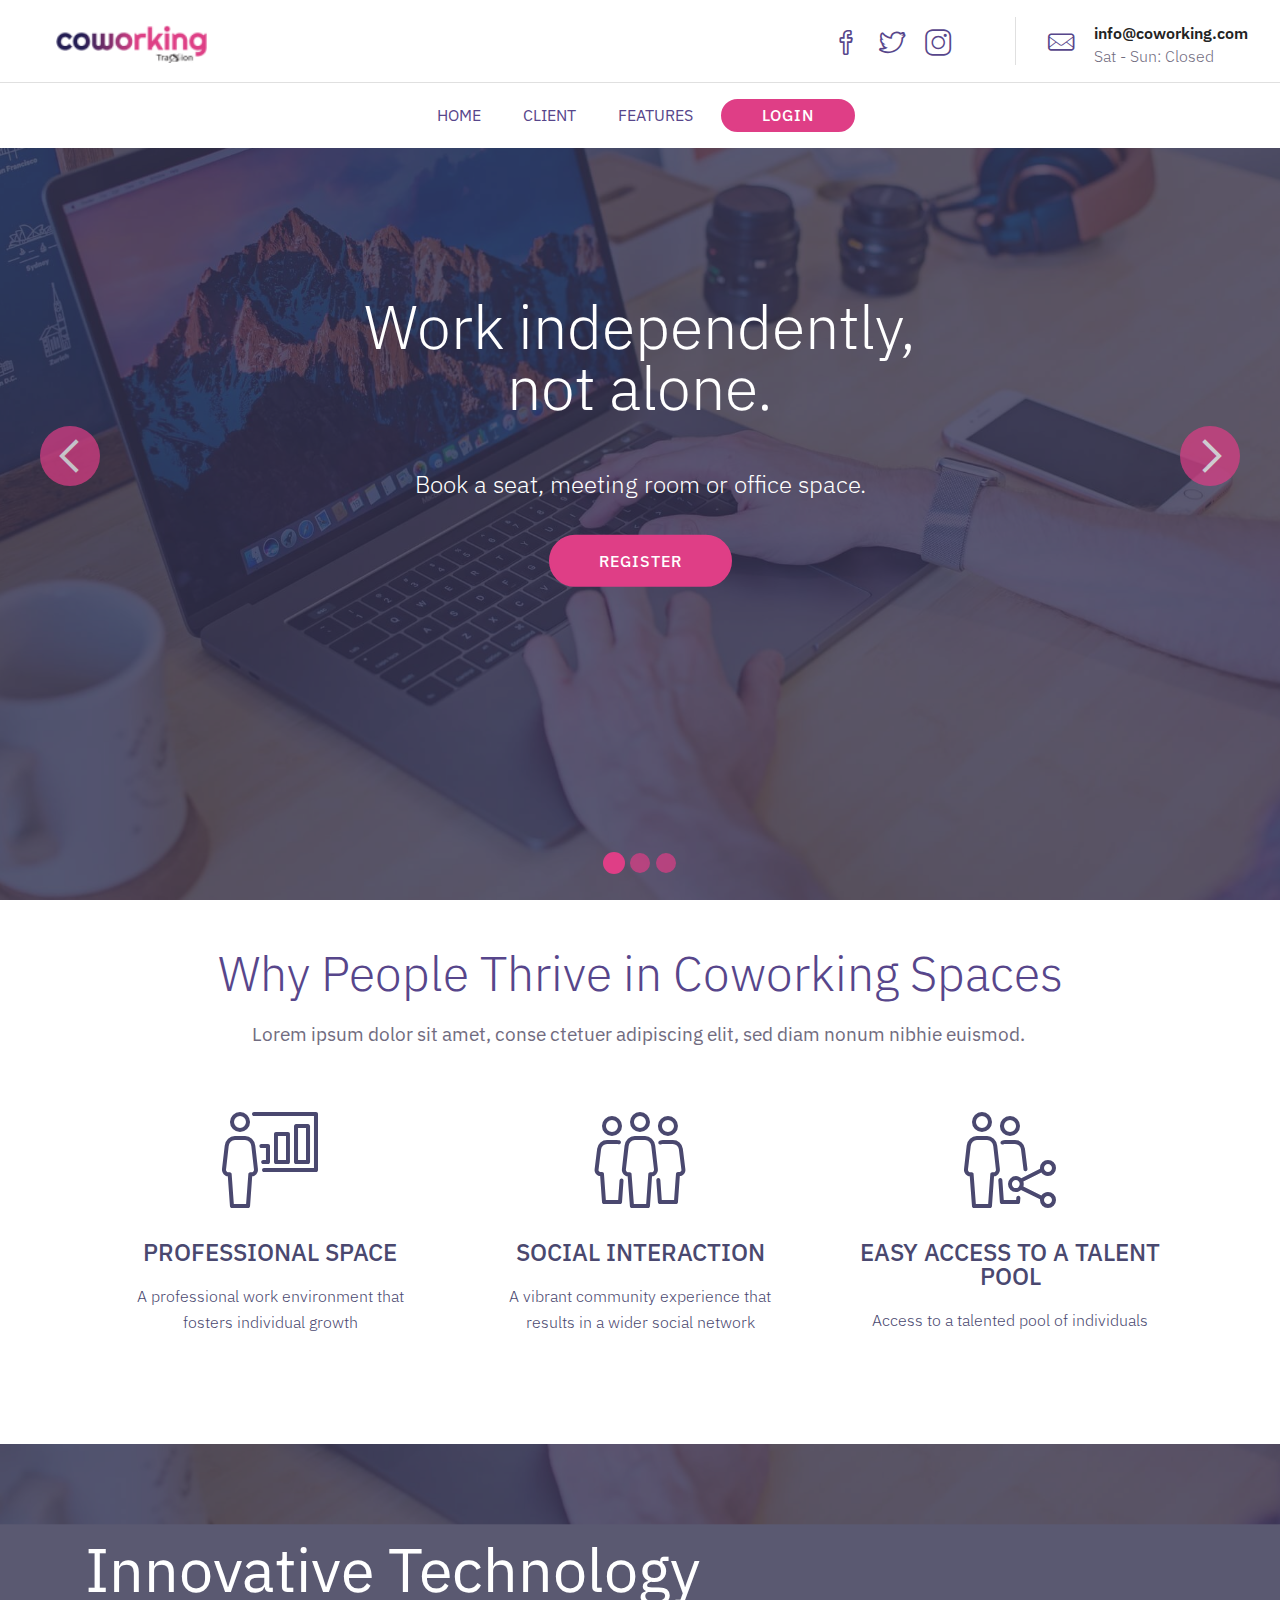
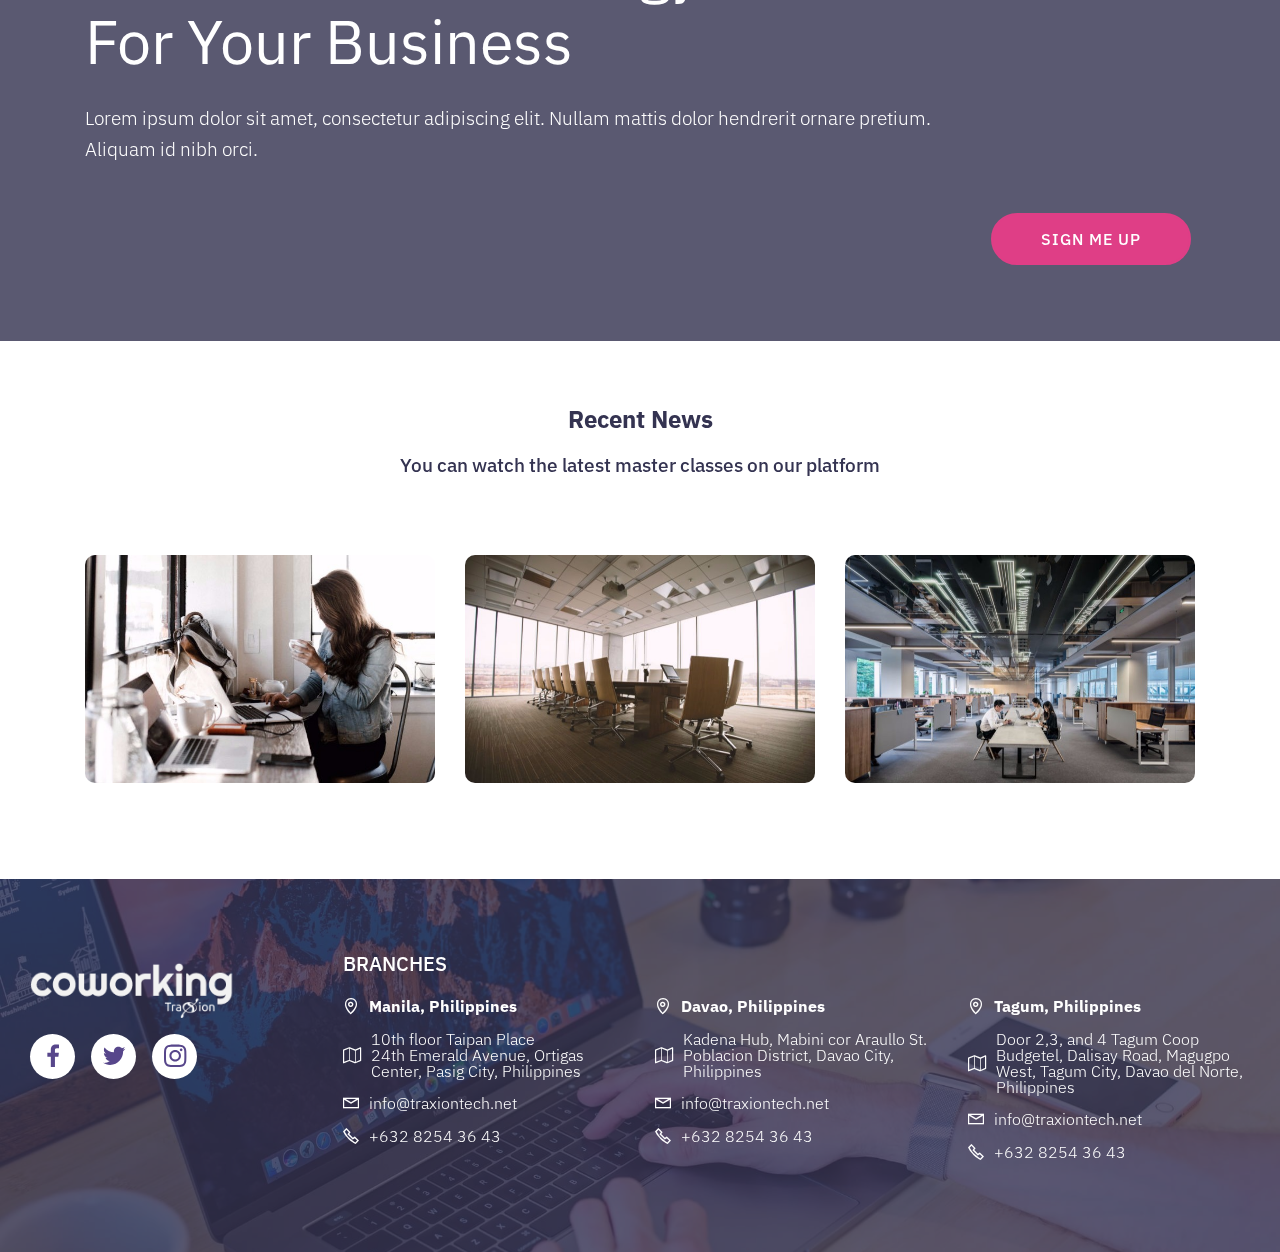
==== commit 8e186b17: "create github pages" ====
--- a/index.html
+++ b/index.html
@@ -6,7 +6,7 @@
   <meta http-equiv="X-UA-Compatible" content="IE=edge">
   
   <meta name="viewport" content="width=device-width, initial-scale=1, minimum-scale=1">
-  <link rel="shortcut icon" href="assets/images/logo-122x36.png" type="image/x-icon">
+  <link rel="shortcut icon" href="assets/images/coworking-logo-white-128x40.png" type="image/x-icon">
   <meta name="description" content="">
   
   <title>Coworking by Traxion</title>
@@ -31,7 +31,7 @@
 
 </head>
 <body>
-  <section class="menu cid-rx3Dmj9ihp" once="menu" id="menu06-a0">
+  <section class="menu cid-rx3Dmj9ihp" once="menu" id="menu06-a0" data-sortbtn="btn-primary">
 
     
 
@@ -40,7 +40,7 @@
             <div class="menu-logo">
                 <div class="navbar-brand">
                     <span class="navbar-logo">
-                        <a href="#">
+                        <a href="index.html">
                             <img src="assets/images/logo-122x36.png" alt="" title="" style="height: 2.8rem;">
                         </a>
                     </span>
@@ -66,17 +66,17 @@
         <div class="menu-bottom">
             <div class="collapse navbar-collapse" id="navbarSupportedContent">
                 <ul class="navbar-nav nav-dropdown js-float-line" data-app-modern-menu="true"><li class="nav-item">
-                        <a class="nav-link link mbr-black text-info display-4" href="#">HOME</a>
+                        <a class="nav-link link mbr-black text-info display-4" href="index.html">HOME</a>
                     </li>
                     <li class="nav-item">
-                        <a class="nav-link link mbr-black text-info display-4" href="#">
+                        <a class="nav-link link mbr-black text-info display-4" href="categories.html">
                             CLIENT</a>
                     </li>
                     <li class="nav-item">
                         <a class="nav-link link mbr-black text-info display-4" href="#">
                             FEATURES</a>
                     </li></ul>
-                <div class="navbar-buttons mbr-section-btn"><a class="btn btn-sm btn-success display-4" href="#">&nbsp; &nbsp;LOGIN &nbsp;&nbsp;</a></div>
+                <div class="navbar-buttons mbr-section-btn"><a class="btn btn-sm btn-primary display-4" href="#">&nbsp; &nbsp;LOGIN &nbsp;&nbsp;</a></div>
             </div>
             <button class="navbar-toggler " type="button" data-toggle="collapse" data-target="#navbarSupportedContent" aria-controls="navbarSupportedContent" aria-expanded="false" aria-label="Toggle navigation">
                 <div class="hamburger">
@@ -90,7 +90,7 @@
     </nav>
 </section>
 
-<section class="carousel slide cid-rlqFbDNlpW" data-interval="false" id="slider01-9f">
+<section class="carousel slide cid-rlqFbDNlpW" data-interval="false" id="slider01-9f" data-sortbtn="btn-primary">
 
     
 
@@ -103,7 +103,7 @@
 
 </section>
 
-<section class="header4 cid-rlqH2aBCf6" id="content05-9i">
+<section class="header4 cid-rlqH2aBCf6" id="content05-9i" data-sortbtn="btn-primary">
 
     
 
@@ -125,7 +125,7 @@
     </div>
 </section>
 
-<section class="features1 cid-rQVeKAlwvK" id="features01-2">
+<section class="features1 cid-rQVeKAlwvK" id="features01-2" data-sortbtn="btn-primary">
 
     
 
@@ -175,7 +175,7 @@
 
 </section>
 
-<section class="cid-rQVfORr0ZQ mbr-parallax-background" id="header02-4">
+<section class="cid-rQVfORr0ZQ mbr-parallax-background" id="header02-4" data-sortbtn="btn-primary">
 
     
 
@@ -196,7 +196,7 @@
     
 </section>
 
-<section class="shop1 cid-rQVDR1FrJs" id="shop1-f">
+<section class="shop1 cid-rQVDR1FrJs" id="shop1-f" data-sortbtn="btn-primary">
 
     
 
@@ -261,7 +261,7 @@
 
 </section>
 
-<section class="cid-rlfauKN24g" id="footer03-81">
+<section class="cid-rlfauKN24g" id="footer03-81" data-sortbtn="btn-primary">
 
     
 
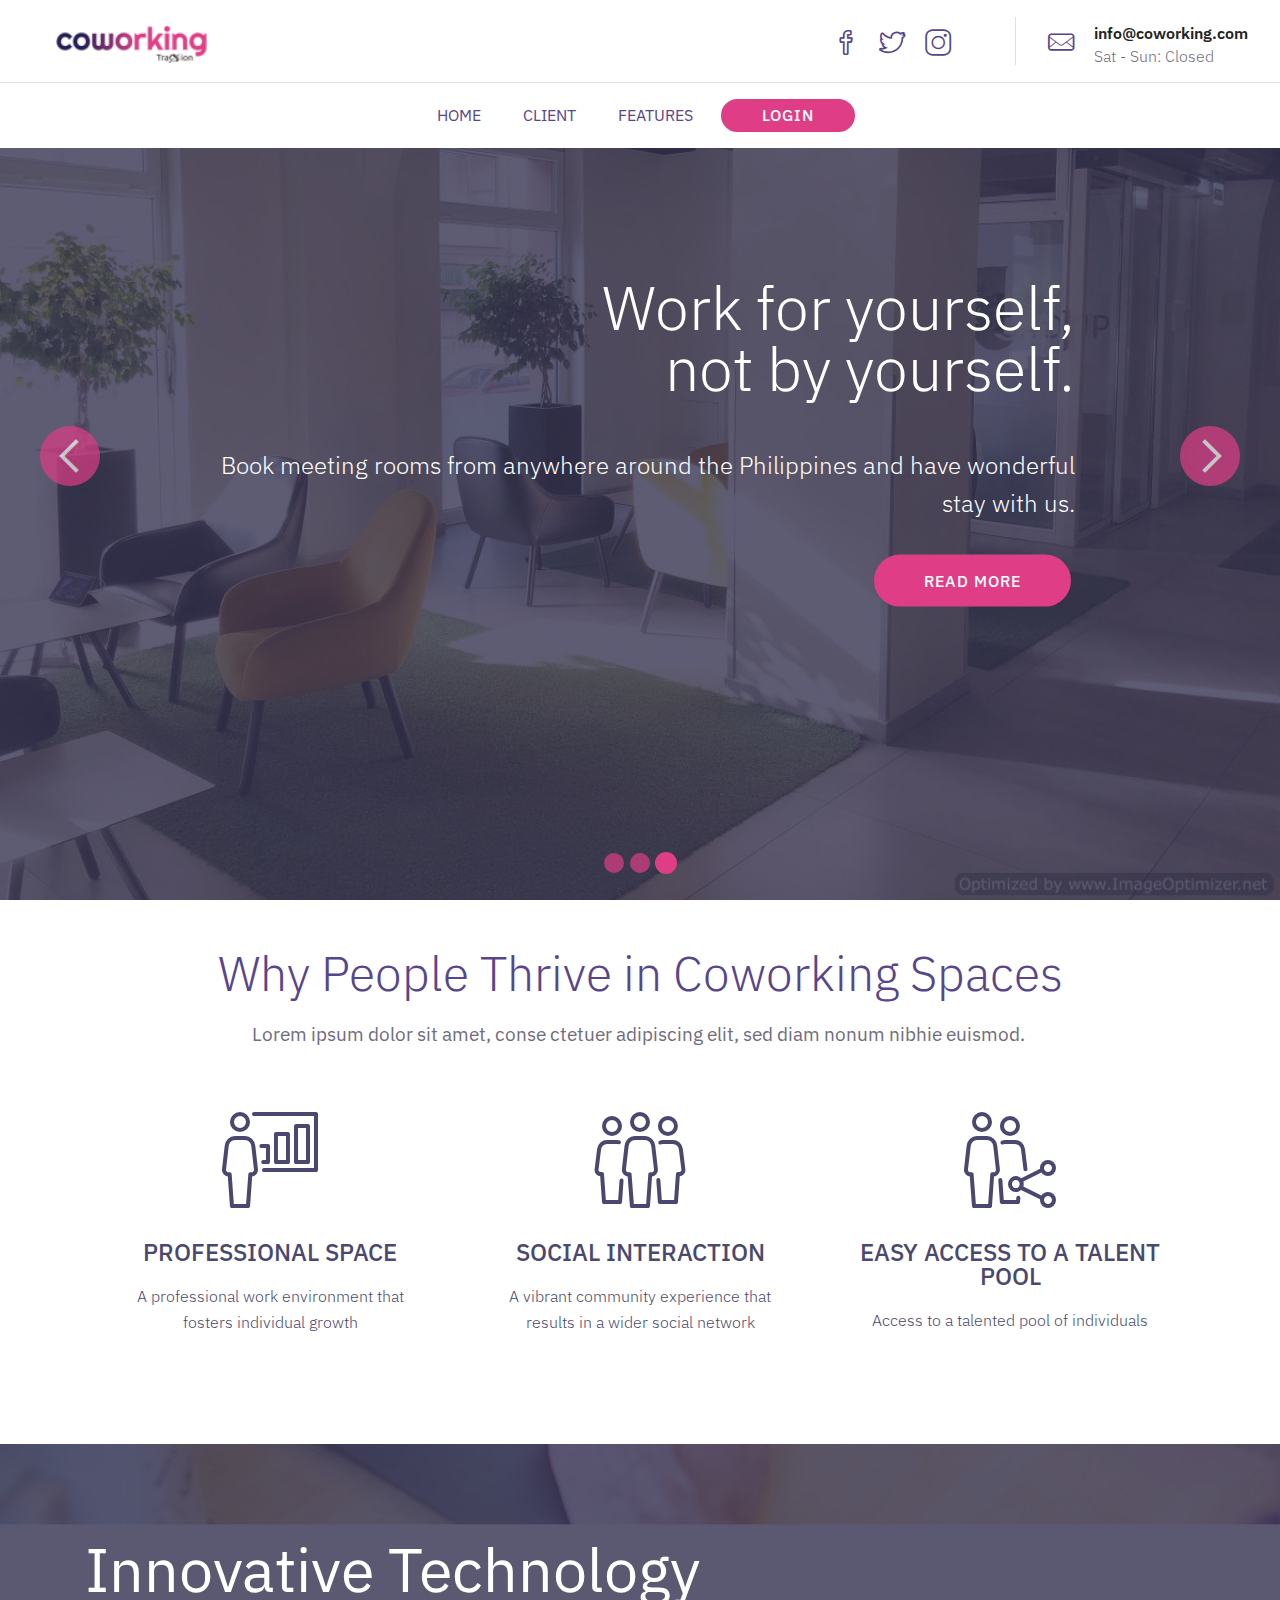
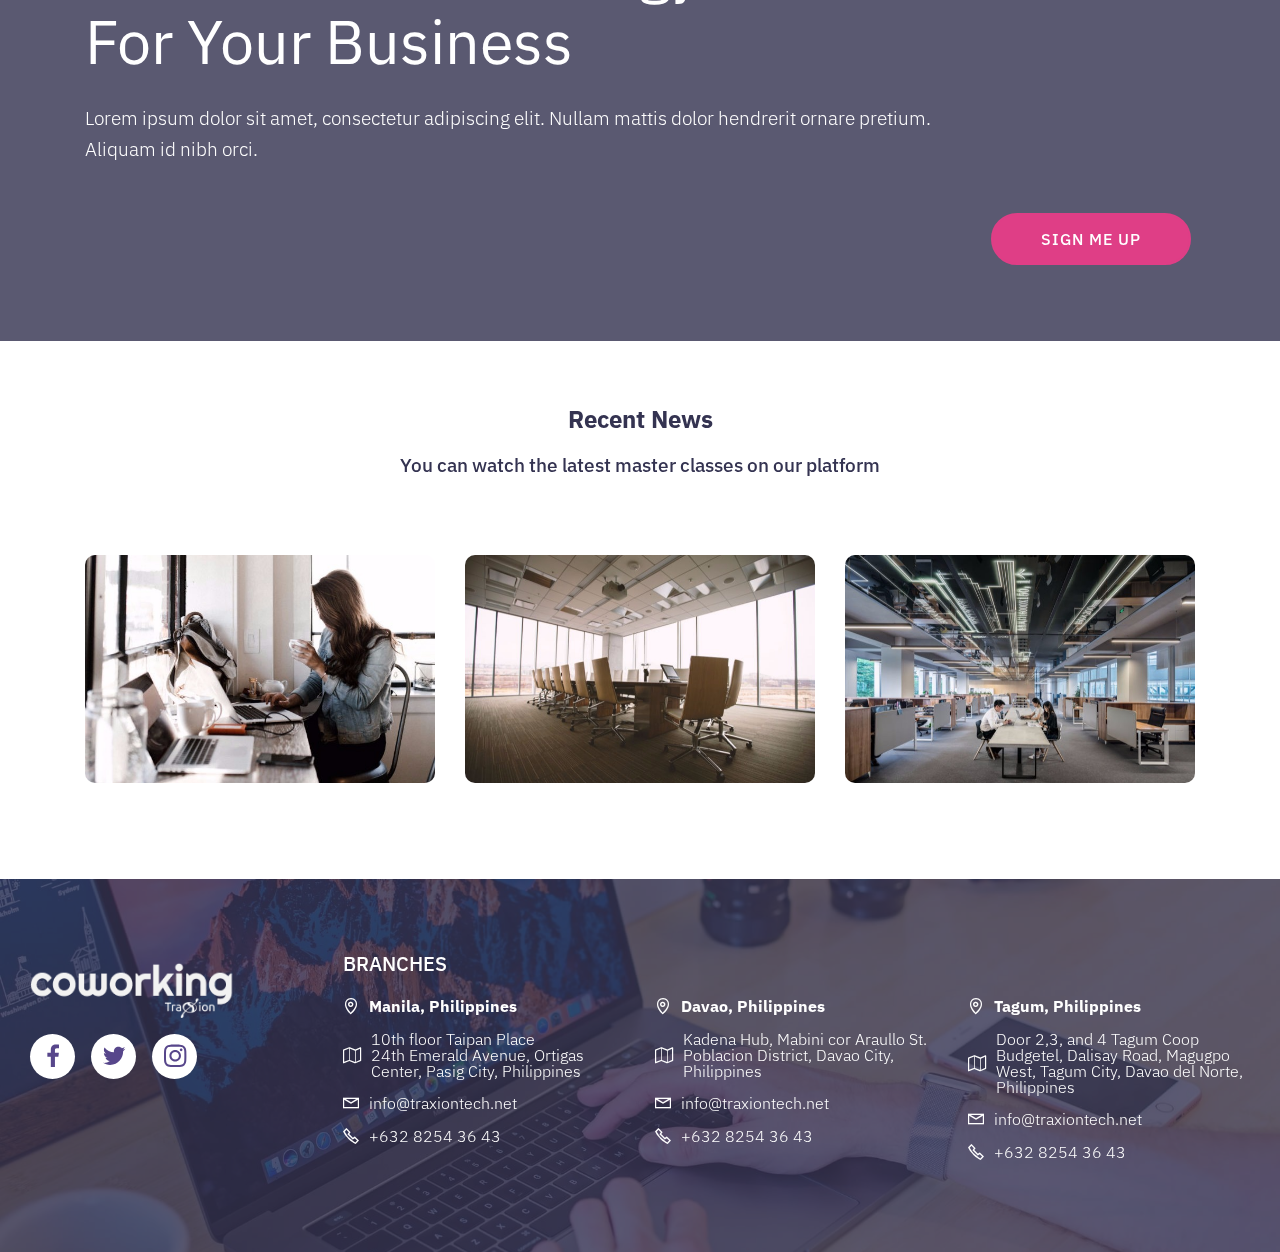
==== commit c07bf3f6: "create github pages" ====
--- a/index.html
+++ b/index.html
@@ -94,11 +94,11 @@
 
     
 
-    <div class="full-screen"><div class="mbr-slider slide carousel" data-pause="true" data-keyboard="false" data-ride="false" data-interval="false"><ol class="carousel-indicators"><li data-app-prevent-settings="" data-target="#slider01-9f" class=" active" data-slide-to="0"></li><li data-app-prevent-settings="" data-target="#slider01-9f" data-slide-to="1"></li><li data-app-prevent-settings="" data-target="#slider01-9f" data-slide-to="2"></li></ol><div class="carousel-inner" role="listbox"><div class="carousel-item slider-fullscreen-image active" data-bg-video-slide="false" style="background-image: url(assets/images/background110.jpg);"><div class="container container-slide"><div class="image_wrapper"><div class="mbr-overlay" style="opacity: 0.8; background-color: rgb(52, 51, 81);"></div><img src="assets/images/background110.jpg" title="Innovative Technology"><div class="carousel-caption justify-content-center"><div class="col-10 align-center"><h2 class="mbr-fonts-style display-1">Work independently,
-<div>not alone.</div></h2><p class="lead mbr-text mbr-fonts-style display-5"><br>Book a seat, meeting room or office space.</p><div class="mbr-section-btn" buttons="0"> <a class="btn  display-4 btn-primary" href="#">REGISTER</a></div></div></div></div></div></div><div class="carousel-item slider-fullscreen-image" data-bg-video-slide="false" style="background-image: url(assets/images/mbr-3.jpg);"><div class="container container-slide"><div class="image_wrapper"><div class="mbr-overlay" style="opacity: 0.8; background-color: rgb(52, 51, 81);"></div><img src="assets/images/mbr-3.jpg" title="Solutions For Your Business"><div class="carousel-caption justify-content-center"><div class="col-10 align-left"><h2 class="mbr-fonts-style display-1">Concentrate
+    <div class="full-screen"><div class="mbr-slider slide carousel" data-pause="true" data-keyboard="false" data-ride="false" data-interval="false"><ol class="carousel-indicators"><li data-app-prevent-settings="" data-target="#slider01-9f" data-slide-to="0"></li><li data-app-prevent-settings="" data-target="#slider01-9f" data-slide-to="1"></li><li data-app-prevent-settings="" data-target="#slider01-9f" class=" active" data-slide-to="2"></li></ol><div class="carousel-inner" role="listbox"><div class="carousel-item slider-fullscreen-image" data-bg-video-slide="false" style="background-image: url(assets/images/optimized-helena-lopes-1m2lqeonm2a-unsplash-1200x800.jpg);"><div class="container container-slide"><div class="image_wrapper"><div class="mbr-overlay" style="opacity: 0.8; background-color: rgb(52, 51, 81);"></div><img src="assets/images/optimized-helena-lopes-1m2lqeonm2a-unsplash-1200x800.jpg" title="Innovative Technology"><div class="carousel-caption justify-content-center"><div class="col-10 align-center"><h2 class="mbr-fonts-style display-1">Work independently,
+<div>not alone.</div></h2><p class="lead mbr-text mbr-fonts-style display-5"><br>Book a seat, meeting room or office space.</p><div class="mbr-section-btn" buttons="0"> <a class="btn  display-4 btn-primary" href="#">REGISTER</a></div></div></div></div></div></div><div class="carousel-item slider-fullscreen-image" data-bg-video-slide="false" style="background-image: url(assets/images/campaign-creators-gmsnxqiljp4-unsplash-1200x800.jpg);"><div class="container container-slide"><div class="image_wrapper"><div class="mbr-overlay" style="opacity: 0.8; background-color: rgb(52, 51, 81);"></div><img src="assets/images/campaign-creators-gmsnxqiljp4-unsplash-1200x800.jpg" title="Solutions For Your Business"><div class="carousel-caption justify-content-center"><div class="col-10 align-left"><h2 class="mbr-fonts-style display-1">Concentrate
 <div>Communicate
 </div><div>Collaborate
-</div></h2><p class="lead mbr-text mbr-fonts-style display-5"><br style="text-align: center;"><span style="text-align: center;">Whatever you do, do it here.&nbsp;</span></p><div class="mbr-section-btn" buttons="0"><a class="btn btn-primary display-4" href="#">READ MORE</a> </div></div></div></div></div></div><div class="carousel-item slider-fullscreen-image" data-bg-video-slide="false" style="background-image: url(assets/images/mbr-9.jpg);"><div class="container container-slide"><div class="image_wrapper"><div class="mbr-overlay" style="opacity: 0.8; background-color: rgb(52, 51, 81);"></div><img src="assets/images/mbr-9.jpg" title="Multifunctional"><div class="carousel-caption justify-content-center"><div class="col-10 align-right"><h2 class="mbr-fonts-style display-1">Work for yourself,
+</div></h2><p class="lead mbr-text mbr-fonts-style display-5"><br style="text-align: center;"><span style="text-align: center;">Whatever you do, do it here.&nbsp;</span></p><div class="mbr-section-btn" buttons="0"><a class="btn btn-primary display-4" href="#">READ MORE</a> </div></div></div></div></div></div><div class="carousel-item slider-fullscreen-image active" data-bg-video-slide="false" style="background-image: url(assets/images/david-fintz-roj-y-chene-unsplash-1200x845.jpg);"><div class="container container-slide"><div class="image_wrapper"><div class="mbr-overlay" style="opacity: 0.8; background-color: rgb(52, 51, 81);"></div><img src="assets/images/david-fintz-roj-y-chene-unsplash-1200x845.jpg" title="Multifunctional"><div class="carousel-caption justify-content-center"><div class="col-10 align-right"><h2 class="mbr-fonts-style display-1">Work for yourself,
 <div>not by yourself.</div></h2><p class="lead mbr-text mbr-fonts-style display-5"><br>Book meeting rooms from anywhere around the Philippines and have wonderful stay with us.</p><div class="mbr-section-btn" buttons="0"><a class="btn display-4 btn-primary" href="#">READ MORE</a> </div></div></div></div></div></div></div><a data-app-prevent-settings="" class="carousel-control carousel-control-prev" role="button" data-slide="prev" href="#slider01-9f"><span aria-hidden="true" class="mbri-left mbr-iconfont"></span><span class="sr-only">Previous</span></a><a data-app-prevent-settings="" class="carousel-control carousel-control-next" role="button" data-slide="next" href="#slider01-9f"><span aria-hidden="true" class="mbri-right mbr-iconfont"></span><span class="sr-only">Next</span></a></div></div>
 
 </section>
--- a/assets/mobirise/css/mbr-additional.css
+++ b/assets/mobirise/css/mbr-additional.css
@@ -2586,702 +2586,6 @@
 .cid-rQVQ5FFN7I .descr__product {
   text-align: center;
 }
-.cid-rQW8goaqMn {
-  padding-top: 45px;
-  padding-bottom: 45px;
-  background-color: #ffffff;
-}
-.cid-rQW8goaqMn .mbr-shop {
-  display: table;
-  width: 100%;
-}
-.cid-rQW8goaqMn .mbr-shop .row {
-  margin: 0;
-}
-.cid-rQW8goaqMn .mbr-shop .btn-sm {
-  margin: 0.2rem 0.2rem;
-}
-.cid-rQW8goaqMn .mbr-shop .shoppingcart-icons {
-  z-index: 105 !important;
-}
-.cid-rQW8goaqMn .mbr-shop .shop-title {
-  margin-bottom: 18px;
-  padding-left: 25px;
-  padding-right: 25px;
-  display: inline-block;
-  max-width: 80%;
-}
-.cid-rQW8goaqMn .btn {
-  padding: 0.6rem 2rem;
-}
-.cid-rQW8goaqMn .mbr-section-btn {
-  text-align: left;
-}
-.cid-rQW8goaqMn .img_wraper img {
-  border-radius: 8px!important;
-}
-.cid-rQW8goaqMn .mbr-shop .sidebar-title {
-  line-height: 25px;
-}
-.cid-rQW8goaqMn .mbr-shop .shopItemsModal_wraper {
-  position: fixed;
-  display: none;
-  -webkit-align-items: center;
-  align-items: center;
-  -webkit-justify-content: center;
-  justify-content: center;
-  width: 100%;
-  height: 100%;
-  background-color: rgba(87, 87, 87, 0.4);
-  top: 0;
-  cursor: pointer;
-  z-index: 1040;
-}
-.cid-rQW8goaqMn .mbr-shop .card-description {
-  cursor: text;
-  display: none;
-}
-.cid-rQW8goaqMn .mbr-shop .image-modal {
-  padding-left: 0;
-  padding-right: 0;
-  text-align: center;
-}
-.cid-rQW8goaqMn .mbr-shop .image-modal img {
-  max-width: 100%;
-  max-height: 75vh;
-}
-.cid-rQW8goaqMn .mbr-shop .hide-modal {
-  display: none;
-}
-.cid-rQW8goaqMn .mbr-shop .shopItemsModal {
-  cursor: default;
-  padding: 50px;
-  width: 1000px;
-  max-width: 100%;
-  background-color: #ffffff;
-  z-index: 2000;
-  overflow: auto;
-  position: fixed;
-}
-.cid-rQW8goaqMn .mbr-shop .shopItemsModal p {
-  margin-bottom: 0;
-}
-.cid-rQW8goaqMn .mbr-shop .shopItemsModal ul {
-  margin-bottom: 0;
-}
-.cid-rQW8goaqMn .mbr-shop .shopItemsModal .card-description {
-  display: block;
-  width: 100%;
-}
-.cid-rQW8goaqMn .mbr-shop .shopItemsModal .close-modal {
-  content: '';
-  position: absolute;
-  top: 0;
-  right: 0;
-  width: 50px;
-  height: 4px;
-  background-color: red;
-  -webkit-transform: rotate(45deg);
-  transform: rotate(45deg);
-}
-.cid-rQW8goaqMn .mbr-shop .shopItemsModal .close-modal:before {
-  content: '';
-  position: absolute;
-  top: 0;
-  right: 0;
-  width: 50px;
-  height: 4px;
-  background-color: red;
-  -webkit-transform: rotate(-45deg);
-  transform: rotate(-45deg);
-}
-.cid-rQW8goaqMn .mbr-shop .test-overlay {
-  position: absolute;
-  width: 100%;
-  height: 100%;
-  background-color: rgba(0, 0, 0, 0.5);
-}
-.cid-rQW8goaqMn .mbr-shop .filter-by-pu,
-.cid-rQW8goaqMn .mbr-shop .filter-by-pd,
-.cid-rQW8goaqMn .mbr-shop .filter-by-d {
-  display: inline-block;
-  margin-right: 3px;
-}
-.cid-rQW8goaqMn .mbr-shop .sort-buttons {
-  padding-bottom: 0.2rem;
-  margin-right: 13px;
-  text-align: right;
-}
-.cid-rQW8goaqMn .mbr-shop .galleryItem:before {
-  width: 0 !important;
-  height: 0 !important;
-}
-.cid-rQW8goaqMn .mbr-shop .modal-dialog {
-  max-width: 700px;
-}
-.cid-rQW8goaqMn .mbr-shop .mbr-gallery-item {
-  left: 0 !important;
-  top: 0 !important;
-  vertical-align: top;
-  position: relative !important;
-  -webkit-transform: none !important;
-  transform: none !important;
-  padding: 10px;
-}
-.cid-rQW8goaqMn .mbr-shop .galleryItem h4,
-.cid-rQW8goaqMn .mbr-shop .carousel-item h4 {
-  font-style: normal;
-  line-height: 1;
-  text-transform: none;
-  letter-spacing: -1px;
-  word-spacing: 0;
-  margin-bottom: 0.3rem;
-  padding-top: 15px;
-  transition: color 0.5s;
-}
-.cid-rQW8goaqMn .mbr-shop .galleryItem h5,
-.cid-rQW8goaqMn .mbr-shop .carousel-item h5 {
-  font-style: italic;
-  font-weight: 400;
-  line-height: 22.36px;
-  text-transform: none;
-  letter-spacing: 0px;
-  word-spacing: 0;
-}
-.cid-rQW8goaqMn .mbr-shop .galleryItem p,
-.cid-rQW8goaqMn .mbr-shop .carousel-item p {
-  font-style: italic;
-  font-weight: 400;
-  text-transform: none;
-  letter-spacing: 0px;
-  word-spacing: 0px;
-  text-align: center;
-  display: inline;
-}
-.cid-rQW8goaqMn .mbr-shop .item-button {
-  text-align: center;
-}
-.cid-rQW8goaqMn .mbr-shop .modalButton {
-  display: inline-block;
-  float: right;
-  margin-right: 10px;
-}
-.cid-rQW8goaqMn .mbr-shop .modalButton.btn-success {
-  right: 15%;
-}
-.cid-rQW8goaqMn .mbr-shop .sidebar {
-  margin-top: 30px;
-  position: relative;
-}
-.cid-rQW8goaqMn .mbr-shop .sidebar-block {
-  position: relative;
-}
-.cid-rQW8goaqMn .mbr-shop .sidebar-background:after {
-  content: '';
-  position: absolute;
-  width: 100%;
-  height: 102%;
-  background-color: rgba(0, 0, 0, 0);
-  top: -20px;
-  right: 3px;
-}
-.cid-rQW8goaqMn .mbr-shop .bestsellers {
-  padding-left: 0;
-  padding-right: 0;
-  position: relative;
-  margin-bottom: 20px;
-}
-.cid-rQW8goaqMn .mbr-shop .bestsellers .onsale {
-  top: -15px;
-}
-.cid-rQW8goaqMn .mbr-shop .bestsellers .price-block {
-  padding-top: 5px;
-  text-align: left;
-  line-height: 1;
-}
-.cid-rQW8goaqMn .mbr-shop .bestsellers .mbr-gallery-item {
-  width: 100%;
-}
-.cid-rQW8goaqMn .mbr-shop .bestsellers .mbr-gallery-item img {
-  width: 80px;
-  float: left;
-  margin-right: 20px;
-}
-.cid-rQW8goaqMn .mbr-shop .bestsellers .mbr-gallery-item h4 {
-  text-align: left;
-  padding-bottom: 5px;
-  line-height: 1;
-  border-bottom: 1px dotted #d6d6d6;
-}
-.cid-rQW8goaqMn .mbr-shop .bestsellers .mbr-gallery-item h5 {
-  text-align: left;
-  display: none;
-}
-.cid-rQW8goaqMn .mbr-shop .bestsellers .mbr-gallery-item p {
-  text-align: left;
-}
-.cid-rQW8goaqMn .mbr-shop .bestsellers .btn {
-  display: none;
-}
-.cid-rQW8goaqMn .mbr-shop .bestsellers-img {
-  display: inline-block;
-  width: 80px;
-  height: 80px;
-  overflow: hidden;
-}
-.cid-rQW8goaqMn .mbr-shop .bestsellers-title {
-  display: inline-block;
-}
-.cid-rQW8goaqMn .mbr-shop .onsale {
-  position: absolute;
-  top: 5px;
-  right: 5px;
-  display: block;
-  transition: color .3s ease;
-  text-align: center;
-  z-index: 95;
-  height: 30px;
-  line-height: 30px;
-  padding: 0 15px;
-  background: #ffffff;
-  border-radius: 30px;
-  font-weight: 400;
-  font-style: normal;
-  text-transform: none;
-  letter-spacing: 0px;
-}
-.cid-rQW8goaqMn .mbr-shop .mbr-gallery-item__hided {
-  display: none;
-}
-.cid-rQW8goaqMn .mbr-shop .mbr-gallery-item__hided h4,
-.cid-rQW8goaqMn .mbr-shop .mbr-gallery-item__hided h5,
-.cid-rQW8goaqMn .mbr-shop .mbr-gallery-item__hided p {
-  display: none;
-}
-.cid-rQW8goaqMn .mbr-shop .mbr-gallery-item__hided .btn {
-  display: none;
-}
-.cid-rQW8goaqMn .mbr-shop .galleryItem .price-block {
-  display: block;
-  margin-bottom: 8px;
-}
-.cid-rQW8goaqMn .mbr-shop .galleryItem .price-block span {
-  font-style: normal;
-  font-weight: 400;
-  line-height: 1;
-  text-transform: none;
-  letter-spacing: -1px;
-  word-spacing: 0;
-}
-.cid-rQW8goaqMn .mbr-shop .mbr-gallery-filter {
-  padding-left: 0;
-  text-align: left;
-  padding-top: 0;
-}
-.cid-rQW8goaqMn .mbr-shop .mbr-gallery-filter ul li {
-  position: relative;
-  padding: 7px 0 7px 0px;
-  border-bottom: 1px dotted #d6d6d6;
-  margin: 0;
-  font-style: normal;
-  font-weight: 400;
-  line-height: 24.99px;
-  text-transform: none;
-  letter-spacing: 0px;
-  word-spacing: 0;
-  direction: ltr;
-  border: none;
-  display: list-item;
-  text-align: left;
-  transition: all 0.3s ease-out;
-  cursor: pointer;
-}
-.cid-rQW8goaqMn .mbr-shop .mbr-gallery-filter ul li.active {
-  background-color: transparent;
-  font-weight: bold;
-}
-.cid-rQW8goaqMn .mbr-shop .mbr-gallery-filter ul li:hover {
-  color: #df3e86;
-}
-.cid-rQW8goaqMn .mbr-shop .range-slider {
-  padding-bottom: 25px;
-}
-.cid-rQW8goaqMn .mbr-shop .filter-cost {
-  display: block;
-  vertical-align: middle;
-  max-width: 250px;
-  text-align: left;
-  position: relative;
-  margin-bottom: 30px;
-}
-.cid-rQW8goaqMn .mbr-shop .filter-cost p {
-  margin-bottom: 10px;
-  font-size: 16px;
-  line-height: 21px;
-  color: #df3e86;
-  font-weight: bold;
-}
-.cid-rQW8goaqMn .mbr-shop .price-controls {
-  position: relative;
-  height: 36px;
-  margin-bottom: 30px;
-  border: 2px solid #df3e86;
-  border-radius: 2px;
-  font-size: 0;
-}
-.cid-rQW8goaqMn .mbr-shop .price-controls label {
-  display: inline-block;
-  width: 50%;
-  font-size: 14px;
-  line-height: 32px;
-  color: #df3e86;
-  font-weight: normal;
-  cursor: pointer;
-  margin-bottom: 0;
-}
-.cid-rQW8goaqMn .mbr-shop .price-controls label.min-price {
-  border-right: 2px solid #df3e86;
-}
-.cid-rQW8goaqMn .mbr-shop .price-controls input {
-  width: 100%;
-  background-color: #ffffff;
-  border: none;
-  line-height: 31px;
-  height: 31px;
-  text-align: center;
-  -webkit-user-select: none;
-  -ms-user-select: none;
-  user-select: none;
-}
-.cid-rQW8goaqMn .mbr-shop .range-controls {
-  position: relative;
-}
-.cid-rQW8goaqMn .mbr-shop .range-controls .scale {
-  width: 100%;
-  height: 2px;
-  background-color: rgba(190, 190, 190, 0.3);
-}
-.cid-rQW8goaqMn .mbr-shop .range-controls .bar {
-  margin-left: 0;
-  width: 100%;
-  height: 2px;
-  background-color: #df3e86;
-}
-.cid-rQW8goaqMn .mbr-shop .toggle {
-  position: absolute;
-  top: -9px;
-  width: 4px;
-  height: 4px;
-  border: 8px solid #df3e86;
-  border-radius: 100%;
-  box-sizing: content-box;
-  background-color: #df3e86;
-  cursor: pointer;
-}
-.cid-rQW8goaqMn .mbr-shop .toggle:hover,
-.cid-rQW8goaqMn .mbr-shop .toggle:active {
-  background-color: #c0a375;
-}
-.cid-rQW8goaqMn .mbr-shop .min-toggle {
-  left: 0;
-}
-.cid-rQW8goaqMn .mbr-shop .max-toggle {
-  right: 0;
-}
-.cid-rQW8goaqMn .mbr-shop .hided-by-price {
-  display: none;
-}
-.cid-rQW8goaqMn .mbr-shop .text-modal {
-  padding-right: 30px;
-  padding-left: 30px;
-}
-.cid-rQW8goaqMn .mbr-shop .text-modal .item-button {
-  text-align: left !important;
-}
-.cid-rQW8goaqMn .mbr-shop .text-modal .price-block {
-  line-height: 1;
-  border-bottom: 1px dotted #d6d6d6;
-}
-.cid-rQW8goaqMn .mbr-shop .text-modal .price-block p {
-  display: inline;
-}
-.cid-rQW8goaqMn .mbr-shop .text-modal .price-block span {
-  display: inline;
-  font-weight: 700;
-  padding: 10px 0 20px 0;
-}
-.cid-rQW8goaqMn .mbr-shop .text-modal .card-description {
-  padding-top: 20px;
-  display: block;
-  font-size: 16px;
-  line-height: 24px;
-  margin-bottom: 50px;
-}
-.cid-rQW8goaqMn .mbr-shop .modal-control-panel {
-  padding-right: 0;
-}
-.cid-rQW8goaqMn .mbr-shop .modal-cb {
-  display: inline-block;
-  float: right;
-  margin-right: 10px;
-  margin-left: 10px;
-}
-.cid-rQW8goaqMn .mbr-shop .shopItemsModalBg {
-  width: 100%;
-  height: 100%;
-}
-.cid-rQW8goaqMn .mbr-shop .close-modal-wrapper {
-  cursor: pointer;
-  width: 40px;
-  height: 40px;
-  position: absolute;
-  top: 0;
-  right: 0;
-}
-.cid-rQW8goaqMn .mbr-shop .close-modal-wrapper:after {
-  content: "";
-  position: absolute;
-  width: 40px;
-  height: 3px;
-  background-color: #cccccc;
-  top: 50%;
-  right: 5%;
-  -webkit-transform: rotate(-45deg);
-  transform: rotate(-45deg);
-}
-.cid-rQW8goaqMn .mbr-shop .close-modal-wrapper:before {
-  content: "";
-  position: absolute;
-  width: 3px;
-  height: 40px;
-  background-color: #cccccc;
-  right: 50%;
-  top: 5%;
-  -webkit-transform: rotate(-45deg);
-  transform: rotate(-45deg);
-}
-.cid-rQW8goaqMn .mbr-shop .closeModal {
-  position: absolute;
-  top: 0;
-  right: 0;
-}
-.cid-rQW8goaqMn .mbr-shop .galleryItem .sidebar_wraper {
-  text-align: center;
-}
-.cid-rQW8goaqMn .mbr-shop .shopItemsModal .sidebar_wraper {
-  text-align: left;
-}
-.cid-rQW8goaqMn .mbr-shop .shopItemsModal .onsale {
-  top: 10px;
-  right: 10px;
-  border: 1px solid #e7e7e7;
-}
-.cid-rQW8goaqMn .mbr-shop .shop-items .onsale,
-.cid-rQW8goaqMn .mbr-shop .bestseller-block .onsale {
-  font-size: 15px !important;
-}
-.cid-rQW8goaqMn .mbr-shop .item_overlay {
-  position: absolute;
-  width: 100%;
-  height: 100%;
-  z-index: 99;
-  background: transparent;
-}
-.cid-rQW8goaqMn .mbr-shop .style_overlay {
-  position: absolute;
-  width: 100%;
-  height: 100%;
-}
-.cid-rQW8goaqMn .mbr-shop .price-range {
-  display: inline-block;
-}
-.cid-rQW8goaqMn .mbr-shop .price-range-reset {
-  display: inline-block;
-}
-.cid-rQW8goaqMn .mbr-shop .bestsellers .item-button {
-  display: none !important;
-}
-.cid-rQW8goaqMn .mbr-shop .range-slider h4 {
-  margin-bottom: 15px;
-}
-.cid-rQW8goaqMn .mbr-shop .mbr-gallery-filter ul {
-  padding-left: 0px;
-  display: inline-block;
-  list-style: none;
-  margin-bottom: 0px;
-}
-.cid-rQW8goaqMn .mbr-shop .categories:after {
-  content: "";
-  display: table;
-  clear: both;
-}
-@media (min-width: 767px) and (max-width: 1100px) {
-  .cid-rQW8goaqMn .mbr-shop .col-md-9 {
-    width: 100%;
-  }
-  .cid-rQW8goaqMn .mbr-shop .col-md-3 {
-    width: 100%;
-  }
-  .cid-rQW8goaqMn .mbr-shop .sidebar-background:after {
-    top: 0;
-  }
-  .cid-rQW8goaqMn .mbr-shop .bestseller-block {
-    width: 100%;
-    margin: 0;
-    display: inline-block;
-    float: left;
-    padding-top: 15px;
-  }
-  .cid-rQW8goaqMn .mbr-shop .range-slider {
-    width: 49%;
-    margin: 0;
-    display: inline-block;
-    float: right;
-    padding-top: 15px;
-  }
-  .cid-rQW8goaqMn .mbr-shop .bestsellers {
-    width: 100%;
-  }
-  .cid-rQW8goaqMn .mbr-shop .bestsellers .mbr-gallery-item {
-    width: 49%;
-    display: inline-block;
-  }
-  .cid-rQW8goaqMn .mbr-shop .sidebar-categories {
-    width: 49%;
-    margin: 0;
-    display: inline-block;
-    padding-top: 15px;
-  }
-  .cid-rQW8goaqMn .mbr-shop .price-range {
-    max-width: 250px;
-    text-align: center;
-  }
-  .cid-rQW8goaqMn .clearfix:after {
-    content: "";
-    display: table;
-    clear: both;
-  }
-}
-@media (max-width: 991px) and (min-width: 768px) {
-  .cid-rQW8goaqMn .mbr-shop .mbr-gallery-item {
-    width: 33%;
-  }
-}
-@media (max-width: 500px) {
-  .cid-rQW8goaqMn .mbr-shop .shopItemsModal {
-    padding: 50px 10px 10px 10px;
-  }
-  .cid-rQW8goaqMn .mbr-shop .shop-title {
-    max-width: 100%;
-  }
-  .cid-rQW8goaqMn .mbr-shop .mbr-gallery-item {
-    width: 100%;
-  }
-}
-@media (max-width: 1200px) {
-  .cid-rQW8goaqMn .mbr-shop .sort-buttons {
-    text-align: center;
-    margin-right: 0 !important;
-  }
-}
-@media (max-width: 767px) {
-  .cid-rQW8goaqMn .mbr-shop .image-modal {
-    text-align: center;
-  }
-  .cid-rQW8goaqMn .mbr-shop .image-modal img {
-    max-height: 50vh;
-    width: auto;
-    max-width: 100%;
-  }
-  .cid-rQW8goaqMn .mbr-shop .shopItemsModal {
-    top: 15%;
-    bottom: 70px;
-    left: 10%;
-    width: 80%;
-  }
-  .cid-rQW8goaqMn .mbr-shop .shopItemsModal .image-modal {
-    padding-right: 0;
-  }
-  .cid-rQW8goaqMn .mbr-shop .sidebar-background:after {
-    top: -1%;
-  }
-}
-@media (max-width: 1100px) {
-  .cid-rQW8goaqMn .mbr-shop .shopItemsModal {
-    max-height: 85vh;
-    width: 90%;
-    left: 5%;
-    margin-left: 0;
-  }
-  .cid-rQW8goaqMn .mbr-shop .sort-buttons {
-    margin-right: 21px;
-  }
-  .cid-rQW8goaqMn .mbr-shop .sidebar-background:after {
-    right: 0;
-    width: 100%;
-  }
-  .cid-rQW8goaqMn .mbr-shop .text-modal .card-description {
-    width: 100%;
-  }
-  .cid-rQW8goaqMn .mbr-shop .text-modal .price-block {
-    width: 100%;
-  }
-  .cid-rQW8goaqMn .mbr-shop .text-modal h4 {
-    padding-top: 30px;
-  }
-}
-.cid-rQW8goaqMn .shopItemsModal_wraper .mbr-section-btn {
-  display: block !important;
-}
-.cid-rQW8goaqMn .range-slider .mbr-section-btn {
-  margin: 0;
-}
-.cid-rQW8goaqMn .oldprice {
-  color: #767676;
-  padding-left: .8rem!important;
-  text-decoration: line-through;
-}
-@media screen and (-ms-high-contrast: active), (-ms-high-contrast: none) {
-  .cid-rQW8goaqMn .shopItemsModal.row {
-    position: absolute !important;
-    top: calc(50% - 300px) !important;
-    left: calc(50% - 500px) !important;
-  }
-}
-.cid-rQW8goaqMn LI {
-  color: #57468b;
-}
-.cid-rQW8goaqMn .sidebar-title {
-  color: #57468b;
-}
-.cid-rQW8goaqMn .item-title {
-  text-align: left;
-  color: #57468b;
-}
-.cid-rQW8goaqMn .shop-item-price,
-.cid-rQW8goaqMn .price-block {
-  text-align: left;
-  color: #57468b;
-}
-@media (max-width: 576px) {
-  .cid-rQW8goaqMn .mbr-shop .mbr-gallery-item,
-  .cid-rQW8goaqMn .wrapper-shop-items,
-  .cid-rQW8goaqMn .sidebar-block,
-  .cid-rQW8goaqMn .sidebar-title,
-  .cid-rQW8goaqMn .sidebar,
-  .cid-rQW8goaqMn .categories {
-    padding-right: 0px;
-    padding-left: 0px;
-  }
-  .cid-rQW8goaqMn .filter-cost {
-    max-width: 100%!important;
-  }
-  .cid-rQW8goaqMn .range-slider,
-  .cid-rQW8goaqMn .categories,
-  .cid-rQW8goaqMn .bestseller-block {
-    text-align: center;
-  }
-}
 .cid-rQVOE4rq2K {
   padding-top: 75px;
   padding-bottom: 75px;
--- a/assets/mobirise/css/mbr-additional.css
+++ b/assets/mobirise/css/mbr-additional.css
@@ -2586,702 +2586,6 @@
 .cid-rQVQ5FFN7I .descr__product {
   text-align: center;
 }
-.cid-rQW8goaqMn {
-  padding-top: 45px;
-  padding-bottom: 45px;
-  background-color: #ffffff;
-}
-.cid-rQW8goaqMn .mbr-shop {
-  display: table;
-  width: 100%;
-}
-.cid-rQW8goaqMn .mbr-shop .row {
-  margin: 0;
-}
-.cid-rQW8goaqMn .mbr-shop .btn-sm {
-  margin: 0.2rem 0.2rem;
-}
-.cid-rQW8goaqMn .mbr-shop .shoppingcart-icons {
-  z-index: 105 !important;
-}
-.cid-rQW8goaqMn .mbr-shop .shop-title {
-  margin-bottom: 18px;
-  padding-left: 25px;
-  padding-right: 25px;
-  display: inline-block;
-  max-width: 80%;
-}
-.cid-rQW8goaqMn .btn {
-  padding: 0.6rem 2rem;
-}
-.cid-rQW8goaqMn .mbr-section-btn {
-  text-align: left;
-}
-.cid-rQW8goaqMn .img_wraper img {
-  border-radius: 8px!important;
-}
-.cid-rQW8goaqMn .mbr-shop .sidebar-title {
-  line-height: 25px;
-}
-.cid-rQW8goaqMn .mbr-shop .shopItemsModal_wraper {
-  position: fixed;
-  display: none;
-  -webkit-align-items: center;
-  align-items: center;
-  -webkit-justify-content: center;
-  justify-content: center;
-  width: 100%;
-  height: 100%;
-  background-color: rgba(87, 87, 87, 0.4);
-  top: 0;
-  cursor: pointer;
-  z-index: 1040;
-}
-.cid-rQW8goaqMn .mbr-shop .card-description {
-  cursor: text;
-  display: none;
-}
-.cid-rQW8goaqMn .mbr-shop .image-modal {
-  padding-left: 0;
-  padding-right: 0;
-  text-align: center;
-}
-.cid-rQW8goaqMn .mbr-shop .image-modal img {
-  max-width: 100%;
-  max-height: 75vh;
-}
-.cid-rQW8goaqMn .mbr-shop .hide-modal {
-  display: none;
-}
-.cid-rQW8goaqMn .mbr-shop .shopItemsModal {
-  cursor: default;
-  padding: 50px;
-  width: 1000px;
-  max-width: 100%;
-  background-color: #ffffff;
-  z-index: 2000;
-  overflow: auto;
-  position: fixed;
-}
-.cid-rQW8goaqMn .mbr-shop .shopItemsModal p {
-  margin-bottom: 0;
-}
-.cid-rQW8goaqMn .mbr-shop .shopItemsModal ul {
-  margin-bottom: 0;
-}
-.cid-rQW8goaqMn .mbr-shop .shopItemsModal .card-description {
-  display: block;
-  width: 100%;
-}
-.cid-rQW8goaqMn .mbr-shop .shopItemsModal .close-modal {
-  content: '';
-  position: absolute;
-  top: 0;
-  right: 0;
-  width: 50px;
-  height: 4px;
-  background-color: red;
-  -webkit-transform: rotate(45deg);
-  transform: rotate(45deg);
-}
-.cid-rQW8goaqMn .mbr-shop .shopItemsModal .close-modal:before {
-  content: '';
-  position: absolute;
-  top: 0;
-  right: 0;
-  width: 50px;
-  height: 4px;
-  background-color: red;
-  -webkit-transform: rotate(-45deg);
-  transform: rotate(-45deg);
-}
-.cid-rQW8goaqMn .mbr-shop .test-overlay {
-  position: absolute;
-  width: 100%;
-  height: 100%;
-  background-color: rgba(0, 0, 0, 0.5);
-}
-.cid-rQW8goaqMn .mbr-shop .filter-by-pu,
-.cid-rQW8goaqMn .mbr-shop .filter-by-pd,
-.cid-rQW8goaqMn .mbr-shop .filter-by-d {
-  display: inline-block;
-  margin-right: 3px;
-}
-.cid-rQW8goaqMn .mbr-shop .sort-buttons {
-  padding-bottom: 0.2rem;
-  margin-right: 13px;
-  text-align: right;
-}
-.cid-rQW8goaqMn .mbr-shop .galleryItem:before {
-  width: 0 !important;
-  height: 0 !important;
-}
-.cid-rQW8goaqMn .mbr-shop .modal-dialog {
-  max-width: 700px;
-}
-.cid-rQW8goaqMn .mbr-shop .mbr-gallery-item {
-  left: 0 !important;
-  top: 0 !important;
-  vertical-align: top;
-  position: relative !important;
-  -webkit-transform: none !important;
-  transform: none !important;
-  padding: 10px;
-}
-.cid-rQW8goaqMn .mbr-shop .galleryItem h4,
-.cid-rQW8goaqMn .mbr-shop .carousel-item h4 {
-  font-style: normal;
-  line-height: 1;
-  text-transform: none;
-  letter-spacing: -1px;
-  word-spacing: 0;
-  margin-bottom: 0.3rem;
-  padding-top: 15px;
-  transition: color 0.5s;
-}
-.cid-rQW8goaqMn .mbr-shop .galleryItem h5,
-.cid-rQW8goaqMn .mbr-shop .carousel-item h5 {
-  font-style: italic;
-  font-weight: 400;
-  line-height: 22.36px;
-  text-transform: none;
-  letter-spacing: 0px;
-  word-spacing: 0;
-}
-.cid-rQW8goaqMn .mbr-shop .galleryItem p,
-.cid-rQW8goaqMn .mbr-shop .carousel-item p {
-  font-style: italic;
-  font-weight: 400;
-  text-transform: none;
-  letter-spacing: 0px;
-  word-spacing: 0px;
-  text-align: center;
-  display: inline;
-}
-.cid-rQW8goaqMn .mbr-shop .item-button {
-  text-align: center;
-}
-.cid-rQW8goaqMn .mbr-shop .modalButton {
-  display: inline-block;
-  float: right;
-  margin-right: 10px;
-}
-.cid-rQW8goaqMn .mbr-shop .modalButton.btn-success {
-  right: 15%;
-}
-.cid-rQW8goaqMn .mbr-shop .sidebar {
-  margin-top: 30px;
-  position: relative;
-}
-.cid-rQW8goaqMn .mbr-shop .sidebar-block {
-  position: relative;
-}
-.cid-rQW8goaqMn .mbr-shop .sidebar-background:after {
-  content: '';
-  position: absolute;
-  width: 100%;
-  height: 102%;
-  background-color: rgba(0, 0, 0, 0);
-  top: -20px;
-  right: 3px;
-}
-.cid-rQW8goaqMn .mbr-shop .bestsellers {
-  padding-left: 0;
-  padding-right: 0;
-  position: relative;
-  margin-bottom: 20px;
-}
-.cid-rQW8goaqMn .mbr-shop .bestsellers .onsale {
-  top: -15px;
-}
-.cid-rQW8goaqMn .mbr-shop .bestsellers .price-block {
-  padding-top: 5px;
-  text-align: left;
-  line-height: 1;
-}
-.cid-rQW8goaqMn .mbr-shop .bestsellers .mbr-gallery-item {
-  width: 100%;
-}
-.cid-rQW8goaqMn .mbr-shop .bestsellers .mbr-gallery-item img {
-  width: 80px;
-  float: left;
-  margin-right: 20px;
-}
-.cid-rQW8goaqMn .mbr-shop .bestsellers .mbr-gallery-item h4 {
-  text-align: left;
-  padding-bottom: 5px;
-  line-height: 1;
-  border-bottom: 1px dotted #d6d6d6;
-}
-.cid-rQW8goaqMn .mbr-shop .bestsellers .mbr-gallery-item h5 {
-  text-align: left;
-  display: none;
-}
-.cid-rQW8goaqMn .mbr-shop .bestsellers .mbr-gallery-item p {
-  text-align: left;
-}
-.cid-rQW8goaqMn .mbr-shop .bestsellers .btn {
-  display: none;
-}
-.cid-rQW8goaqMn .mbr-shop .bestsellers-img {
-  display: inline-block;
-  width: 80px;
-  height: 80px;
-  overflow: hidden;
-}
-.cid-rQW8goaqMn .mbr-shop .bestsellers-title {
-  display: inline-block;
-}
-.cid-rQW8goaqMn .mbr-shop .onsale {
-  position: absolute;
-  top: 5px;
-  right: 5px;
-  display: block;
-  transition: color .3s ease;
-  text-align: center;
-  z-index: 95;
-  height: 30px;
-  line-height: 30px;
-  padding: 0 15px;
-  background: #ffffff;
-  border-radius: 30px;
-  font-weight: 400;
-  font-style: normal;
-  text-transform: none;
-  letter-spacing: 0px;
-}
-.cid-rQW8goaqMn .mbr-shop .mbr-gallery-item__hided {
-  display: none;
-}
-.cid-rQW8goaqMn .mbr-shop .mbr-gallery-item__hided h4,
-.cid-rQW8goaqMn .mbr-shop .mbr-gallery-item__hided h5,
-.cid-rQW8goaqMn .mbr-shop .mbr-gallery-item__hided p {
-  display: none;
-}
-.cid-rQW8goaqMn .mbr-shop .mbr-gallery-item__hided .btn {
-  display: none;
-}
-.cid-rQW8goaqMn .mbr-shop .galleryItem .price-block {
-  display: block;
-  margin-bottom: 8px;
-}
-.cid-rQW8goaqMn .mbr-shop .galleryItem .price-block span {
-  font-style: normal;
-  font-weight: 400;
-  line-height: 1;
-  text-transform: none;
-  letter-spacing: -1px;
-  word-spacing: 0;
-}
-.cid-rQW8goaqMn .mbr-shop .mbr-gallery-filter {
-  padding-left: 0;
-  text-align: left;
-  padding-top: 0;
-}
-.cid-rQW8goaqMn .mbr-shop .mbr-gallery-filter ul li {
-  position: relative;
-  padding: 7px 0 7px 0px;
-  border-bottom: 1px dotted #d6d6d6;
-  margin: 0;
-  font-style: normal;
-  font-weight: 400;
-  line-height: 24.99px;
-  text-transform: none;
-  letter-spacing: 0px;
-  word-spacing: 0;
-  direction: ltr;
-  border: none;
-  display: list-item;
-  text-align: left;
-  transition: all 0.3s ease-out;
-  cursor: pointer;
-}
-.cid-rQW8goaqMn .mbr-shop .mbr-gallery-filter ul li.active {
-  background-color: transparent;
-  font-weight: bold;
-}
-.cid-rQW8goaqMn .mbr-shop .mbr-gallery-filter ul li:hover {
-  color: #df3e86;
-}
-.cid-rQW8goaqMn .mbr-shop .range-slider {
-  padding-bottom: 25px;
-}
-.cid-rQW8goaqMn .mbr-shop .filter-cost {
-  display: block;
-  vertical-align: middle;
-  max-width: 250px;
-  text-align: left;
-  position: relative;
-  margin-bottom: 30px;
-}
-.cid-rQW8goaqMn .mbr-shop .filter-cost p {
-  margin-bottom: 10px;
-  font-size: 16px;
-  line-height: 21px;
-  color: #df3e86;
-  font-weight: bold;
-}
-.cid-rQW8goaqMn .mbr-shop .price-controls {
-  position: relative;
-  height: 36px;
-  margin-bottom: 30px;
-  border: 2px solid #df3e86;
-  border-radius: 2px;
-  font-size: 0;
-}
-.cid-rQW8goaqMn .mbr-shop .price-controls label {
-  display: inline-block;
-  width: 50%;
-  font-size: 14px;
-  line-height: 32px;
-  color: #df3e86;
-  font-weight: normal;
-  cursor: pointer;
-  margin-bottom: 0;
-}
-.cid-rQW8goaqMn .mbr-shop .price-controls label.min-price {
-  border-right: 2px solid #df3e86;
-}
-.cid-rQW8goaqMn .mbr-shop .price-controls input {
-  width: 100%;
-  background-color: #ffffff;
-  border: none;
-  line-height: 31px;
-  height: 31px;
-  text-align: center;
-  -webkit-user-select: none;
-  -ms-user-select: none;
-  user-select: none;
-}
-.cid-rQW8goaqMn .mbr-shop .range-controls {
-  position: relative;
-}
-.cid-rQW8goaqMn .mbr-shop .range-controls .scale {
-  width: 100%;
-  height: 2px;
-  background-color: rgba(190, 190, 190, 0.3);
-}
-.cid-rQW8goaqMn .mbr-shop .range-controls .bar {
-  margin-left: 0;
-  width: 100%;
-  height: 2px;
-  background-color: #df3e86;
-}
-.cid-rQW8goaqMn .mbr-shop .toggle {
-  position: absolute;
-  top: -9px;
-  width: 4px;
-  height: 4px;
-  border: 8px solid #df3e86;
-  border-radius: 100%;
-  box-sizing: content-box;
-  background-color: #df3e86;
-  cursor: pointer;
-}
-.cid-rQW8goaqMn .mbr-shop .toggle:hover,
-.cid-rQW8goaqMn .mbr-shop .toggle:active {
-  background-color: #c0a375;
-}
-.cid-rQW8goaqMn .mbr-shop .min-toggle {
-  left: 0;
-}
-.cid-rQW8goaqMn .mbr-shop .max-toggle {
-  right: 0;
-}
-.cid-rQW8goaqMn .mbr-shop .hided-by-price {
-  display: none;
-}
-.cid-rQW8goaqMn .mbr-shop .text-modal {
-  padding-right: 30px;
-  padding-left: 30px;
-}
-.cid-rQW8goaqMn .mbr-shop .text-modal .item-button {
-  text-align: left !important;
-}
-.cid-rQW8goaqMn .mbr-shop .text-modal .price-block {
-  line-height: 1;
-  border-bottom: 1px dotted #d6d6d6;
-}
-.cid-rQW8goaqMn .mbr-shop .text-modal .price-block p {
-  display: inline;
-}
-.cid-rQW8goaqMn .mbr-shop .text-modal .price-block span {
-  display: inline;
-  font-weight: 700;
-  padding: 10px 0 20px 0;
-}
-.cid-rQW8goaqMn .mbr-shop .text-modal .card-description {
-  padding-top: 20px;
-  display: block;
-  font-size: 16px;
-  line-height: 24px;
-  margin-bottom: 50px;
-}
-.cid-rQW8goaqMn .mbr-shop .modal-control-panel {
-  padding-right: 0;
-}
-.cid-rQW8goaqMn .mbr-shop .modal-cb {
-  display: inline-block;
-  float: right;
-  margin-right: 10px;
-  margin-left: 10px;
-}
-.cid-rQW8goaqMn .mbr-shop .shopItemsModalBg {
-  width: 100%;
-  height: 100%;
-}
-.cid-rQW8goaqMn .mbr-shop .close-modal-wrapper {
-  cursor: pointer;
-  width: 40px;
-  height: 40px;
-  position: absolute;
-  top: 0;
-  right: 0;
-}
-.cid-rQW8goaqMn .mbr-shop .close-modal-wrapper:after {
-  content: "";
-  position: absolute;
-  width: 40px;
-  height: 3px;
-  background-color: #cccccc;
-  top: 50%;
-  right: 5%;
-  -webkit-transform: rotate(-45deg);
-  transform: rotate(-45deg);
-}
-.cid-rQW8goaqMn .mbr-shop .close-modal-wrapper:before {
-  content: "";
-  position: absolute;
-  width: 3px;
-  height: 40px;
-  background-color: #cccccc;
-  right: 50%;
-  top: 5%;
-  -webkit-transform: rotate(-45deg);
-  transform: rotate(-45deg);
-}
-.cid-rQW8goaqMn .mbr-shop .closeModal {
-  position: absolute;
-  top: 0;
-  right: 0;
-}
-.cid-rQW8goaqMn .mbr-shop .galleryItem .sidebar_wraper {
-  text-align: center;
-}
-.cid-rQW8goaqMn .mbr-shop .shopItemsModal .sidebar_wraper {
-  text-align: left;
-}
-.cid-rQW8goaqMn .mbr-shop .shopItemsModal .onsale {
-  top: 10px;
-  right: 10px;
-  border: 1px solid #e7e7e7;
-}
-.cid-rQW8goaqMn .mbr-shop .shop-items .onsale,
-.cid-rQW8goaqMn .mbr-shop .bestseller-block .onsale {
-  font-size: 15px !important;
-}
-.cid-rQW8goaqMn .mbr-shop .item_overlay {
-  position: absolute;
-  width: 100%;
-  height: 100%;
-  z-index: 99;
-  background: transparent;
-}
-.cid-rQW8goaqMn .mbr-shop .style_overlay {
-  position: absolute;
-  width: 100%;
-  height: 100%;
-}
-.cid-rQW8goaqMn .mbr-shop .price-range {
-  display: inline-block;
-}
-.cid-rQW8goaqMn .mbr-shop .price-range-reset {
-  display: inline-block;
-}
-.cid-rQW8goaqMn .mbr-shop .bestsellers .item-button {
-  display: none !important;
-}
-.cid-rQW8goaqMn .mbr-shop .range-slider h4 {
-  margin-bottom: 15px;
-}
-.cid-rQW8goaqMn .mbr-shop .mbr-gallery-filter ul {
-  padding-left: 0px;
-  display: inline-block;
-  list-style: none;
-  margin-bottom: 0px;
-}
-.cid-rQW8goaqMn .mbr-shop .categories:after {
-  content: "";
-  display: table;
-  clear: both;
-}
-@media (min-width: 767px) and (max-width: 1100px) {
-  .cid-rQW8goaqMn .mbr-shop .col-md-9 {
-    width: 100%;
-  }
-  .cid-rQW8goaqMn .mbr-shop .col-md-3 {
-    width: 100%;
-  }
-  .cid-rQW8goaqMn .mbr-shop .sidebar-background:after {
-    top: 0;
-  }
-  .cid-rQW8goaqMn .mbr-shop .bestseller-block {
-    width: 100%;
-    margin: 0;
-    display: inline-block;
-    float: left;
-    padding-top: 15px;
-  }
-  .cid-rQW8goaqMn .mbr-shop .range-slider {
-    width: 49%;
-    margin: 0;
-    display: inline-block;
-    float: right;
-    padding-top: 15px;
-  }
-  .cid-rQW8goaqMn .mbr-shop .bestsellers {
-    width: 100%;
-  }
-  .cid-rQW8goaqMn .mbr-shop .bestsellers .mbr-gallery-item {
-    width: 49%;
-    display: inline-block;
-  }
-  .cid-rQW8goaqMn .mbr-shop .sidebar-categories {
-    width: 49%;
-    margin: 0;
-    display: inline-block;
-    padding-top: 15px;
-  }
-  .cid-rQW8goaqMn .mbr-shop .price-range {
-    max-width: 250px;
-    text-align: center;
-  }
-  .cid-rQW8goaqMn .clearfix:after {
-    content: "";
-    display: table;
-    clear: both;
-  }
-}
-@media (max-width: 991px) and (min-width: 768px) {
-  .cid-rQW8goaqMn .mbr-shop .mbr-gallery-item {
-    width: 33%;
-  }
-}
-@media (max-width: 500px) {
-  .cid-rQW8goaqMn .mbr-shop .shopItemsModal {
-    padding: 50px 10px 10px 10px;
-  }
-  .cid-rQW8goaqMn .mbr-shop .shop-title {
-    max-width: 100%;
-  }
-  .cid-rQW8goaqMn .mbr-shop .mbr-gallery-item {
-    width: 100%;
-  }
-}
-@media (max-width: 1200px) {
-  .cid-rQW8goaqMn .mbr-shop .sort-buttons {
-    text-align: center;
-    margin-right: 0 !important;
-  }
-}
-@media (max-width: 767px) {
-  .cid-rQW8goaqMn .mbr-shop .image-modal {
-    text-align: center;
-  }
-  .cid-rQW8goaqMn .mbr-shop .image-modal img {
-    max-height: 50vh;
-    width: auto;
-    max-width: 100%;
-  }
-  .cid-rQW8goaqMn .mbr-shop .shopItemsModal {
-    top: 15%;
-    bottom: 70px;
-    left: 10%;
-    width: 80%;
-  }
-  .cid-rQW8goaqMn .mbr-shop .shopItemsModal .image-modal {
-    padding-right: 0;
-  }
-  .cid-rQW8goaqMn .mbr-shop .sidebar-background:after {
-    top: -1%;
-  }
-}
-@media (max-width: 1100px) {
-  .cid-rQW8goaqMn .mbr-shop .shopItemsModal {
-    max-height: 85vh;
-    width: 90%;
-    left: 5%;
-    margin-left: 0;
-  }
-  .cid-rQW8goaqMn .mbr-shop .sort-buttons {
-    margin-right: 21px;
-  }
-  .cid-rQW8goaqMn .mbr-shop .sidebar-background:after {
-    right: 0;
-    width: 100%;
-  }
-  .cid-rQW8goaqMn .mbr-shop .text-modal .card-description {
-    width: 100%;
-  }
-  .cid-rQW8goaqMn .mbr-shop .text-modal .price-block {
-    width: 100%;
-  }
-  .cid-rQW8goaqMn .mbr-shop .text-modal h4 {
-    padding-top: 30px;
-  }
-}
-.cid-rQW8goaqMn .shopItemsModal_wraper .mbr-section-btn {
-  display: block !important;
-}
-.cid-rQW8goaqMn .range-slider .mbr-section-btn {
-  margin: 0;
-}
-.cid-rQW8goaqMn .oldprice {
-  color: #767676;
-  padding-left: .8rem!important;
-  text-decoration: line-through;
-}
-@media screen and (-ms-high-contrast: active), (-ms-high-contrast: none) {
-  .cid-rQW8goaqMn .shopItemsModal.row {
-    position: absolute !important;
-    top: calc(50% - 300px) !important;
-    left: calc(50% - 500px) !important;
-  }
-}
-.cid-rQW8goaqMn LI {
-  color: #57468b;
-}
-.cid-rQW8goaqMn .sidebar-title {
-  color: #57468b;
-}
-.cid-rQW8goaqMn .item-title {
-  text-align: left;
-  color: #57468b;
-}
-.cid-rQW8goaqMn .shop-item-price,
-.cid-rQW8goaqMn .price-block {
-  text-align: left;
-  color: #57468b;
-}
-@media (max-width: 576px) {
-  .cid-rQW8goaqMn .mbr-shop .mbr-gallery-item,
-  .cid-rQW8goaqMn .wrapper-shop-items,
-  .cid-rQW8goaqMn .sidebar-block,
-  .cid-rQW8goaqMn .sidebar-title,
-  .cid-rQW8goaqMn .sidebar,
-  .cid-rQW8goaqMn .categories {
-    padding-right: 0px;
-    padding-left: 0px;
-  }
-  .cid-rQW8goaqMn .filter-cost {
-    max-width: 100%!important;
-  }
-  .cid-rQW8goaqMn .range-slider,
-  .cid-rQW8goaqMn .categories,
-  .cid-rQW8goaqMn .bestseller-block {
-    text-align: center;
-  }
-}
 .cid-rQVOE4rq2K {
   padding-top: 75px;
   padding-bottom: 75px;
